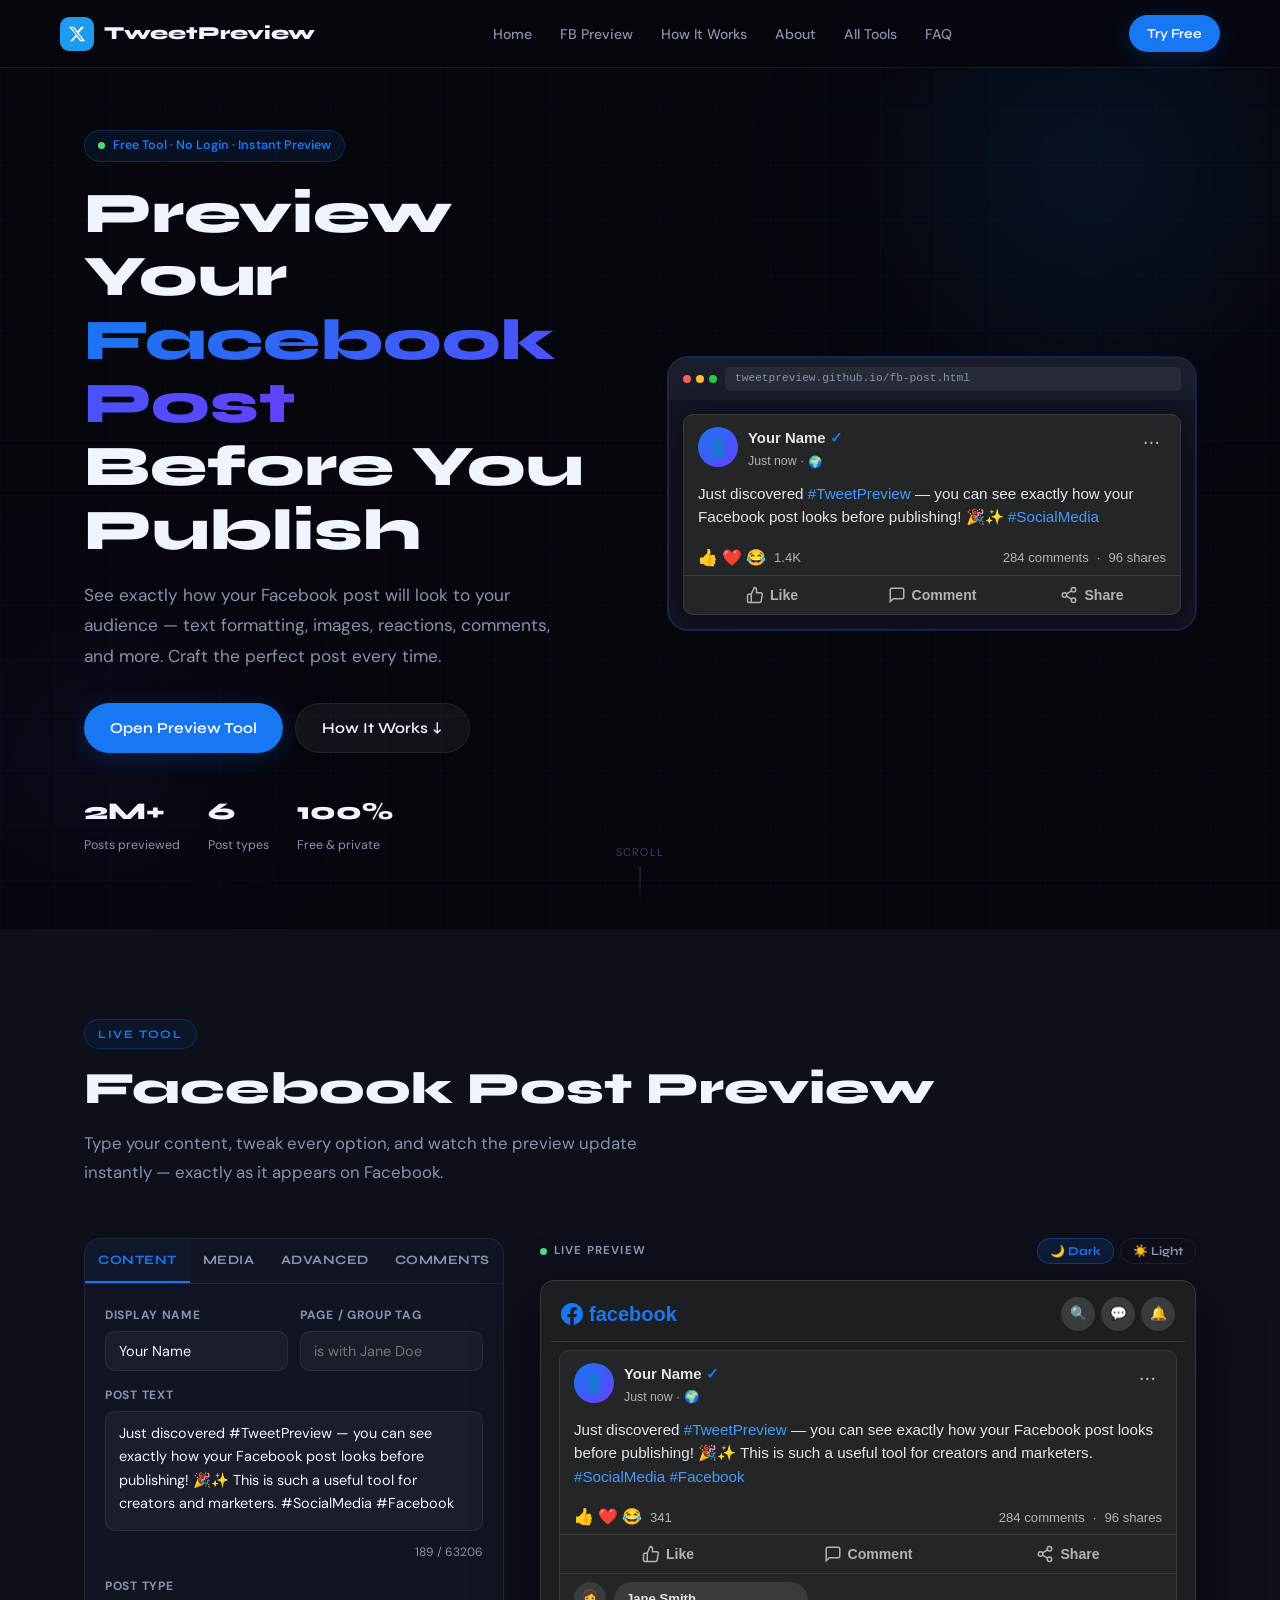
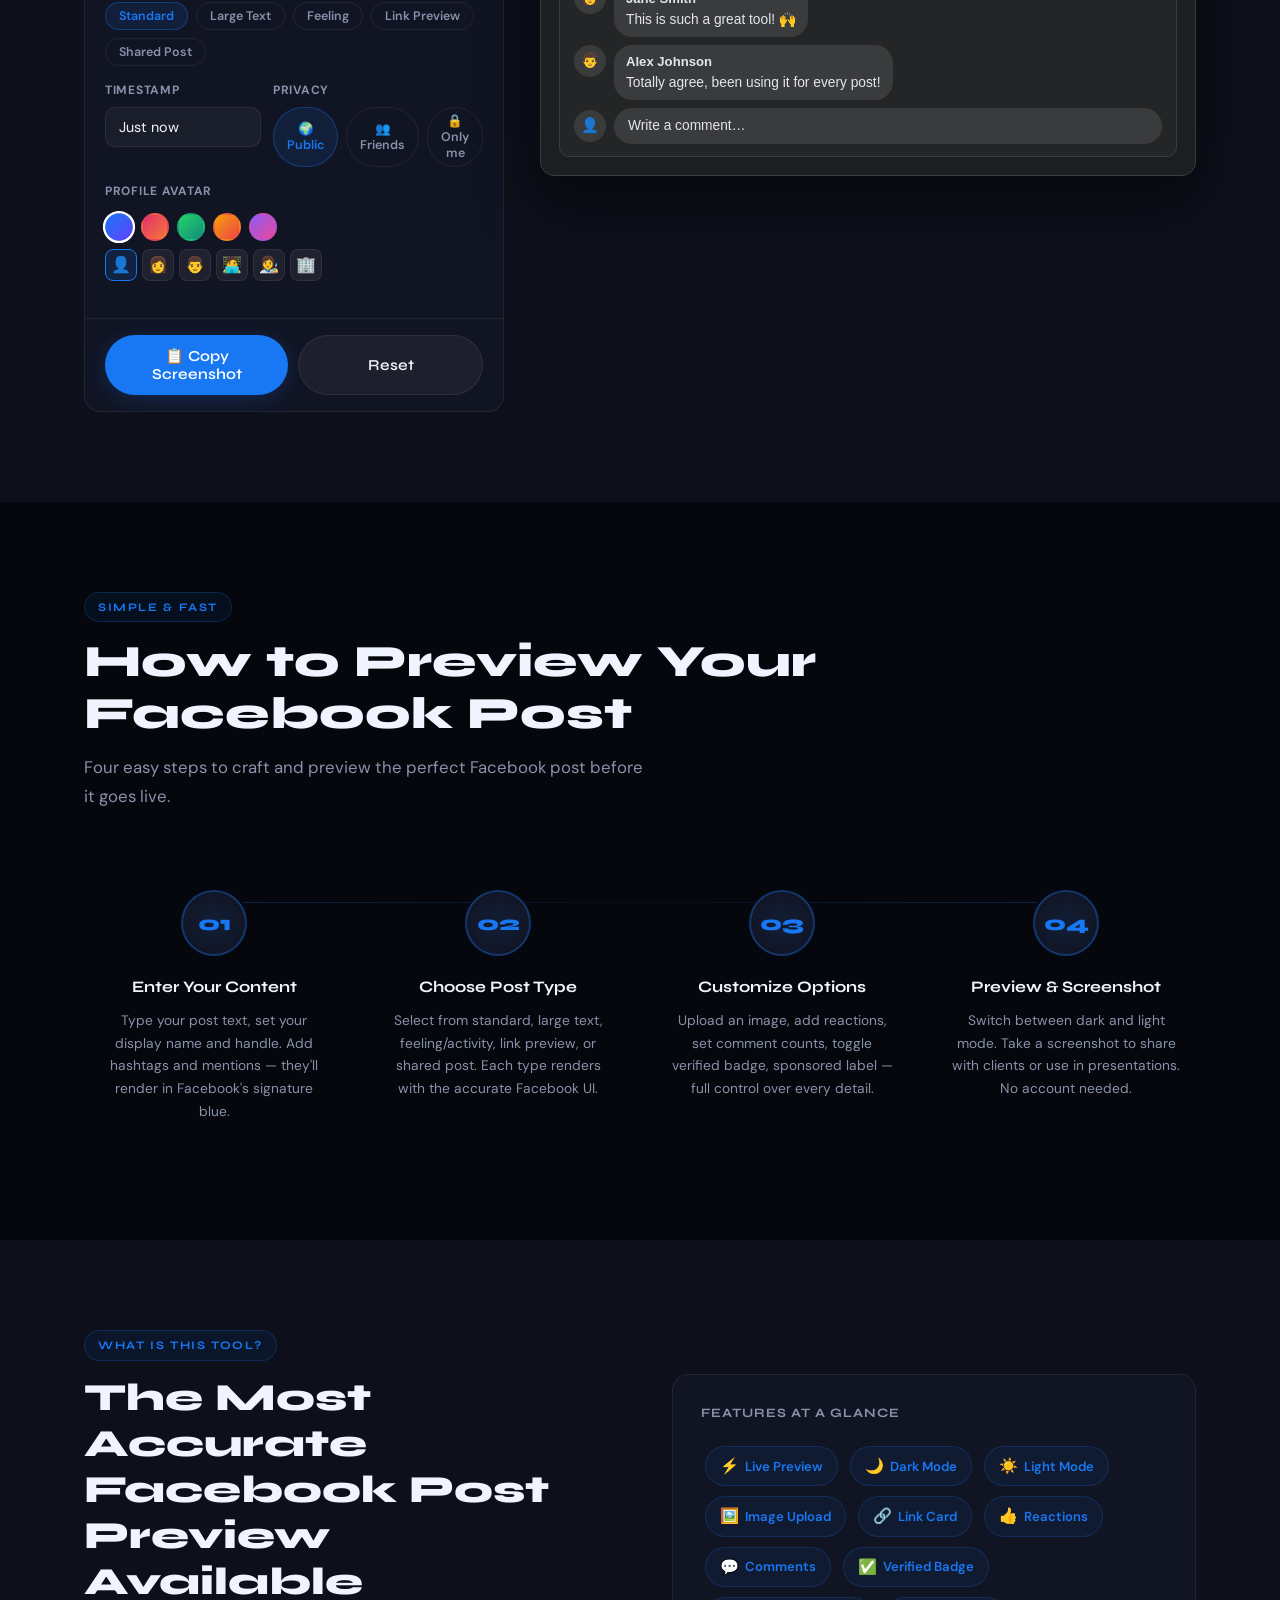
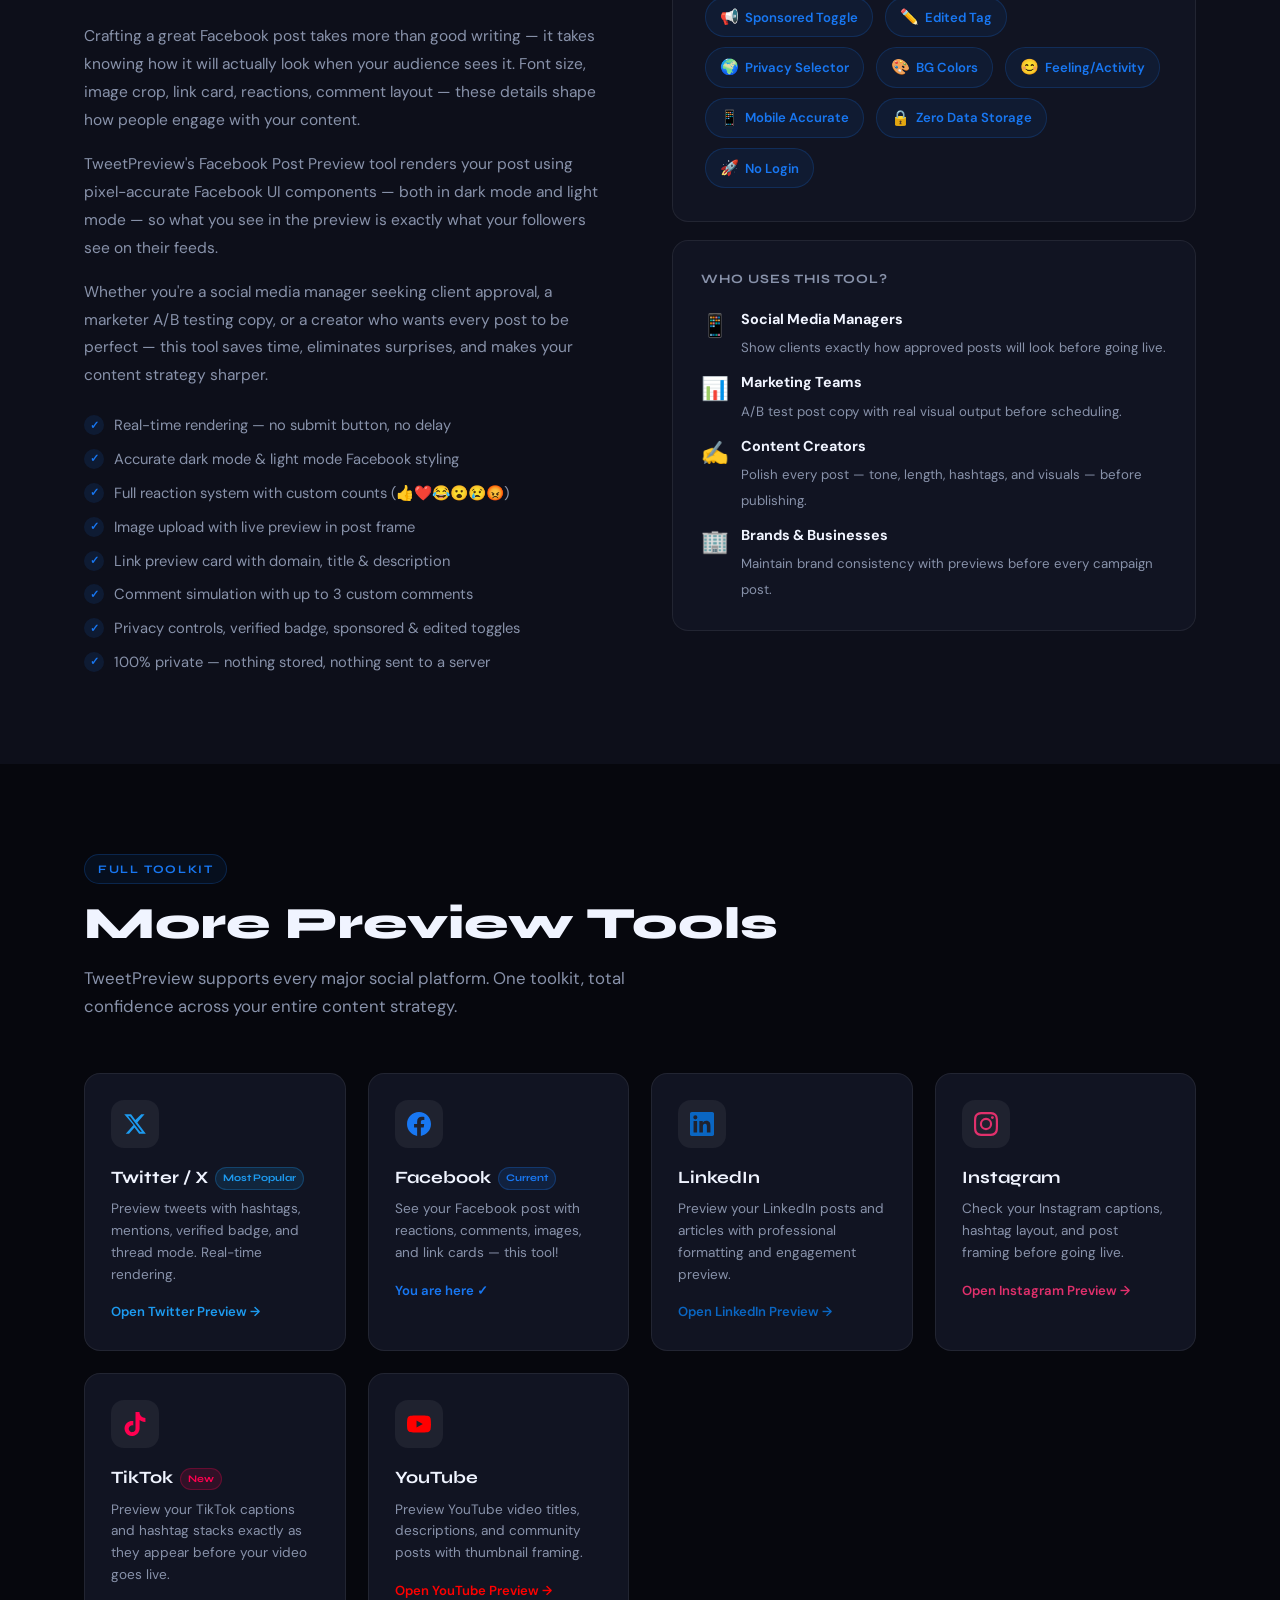
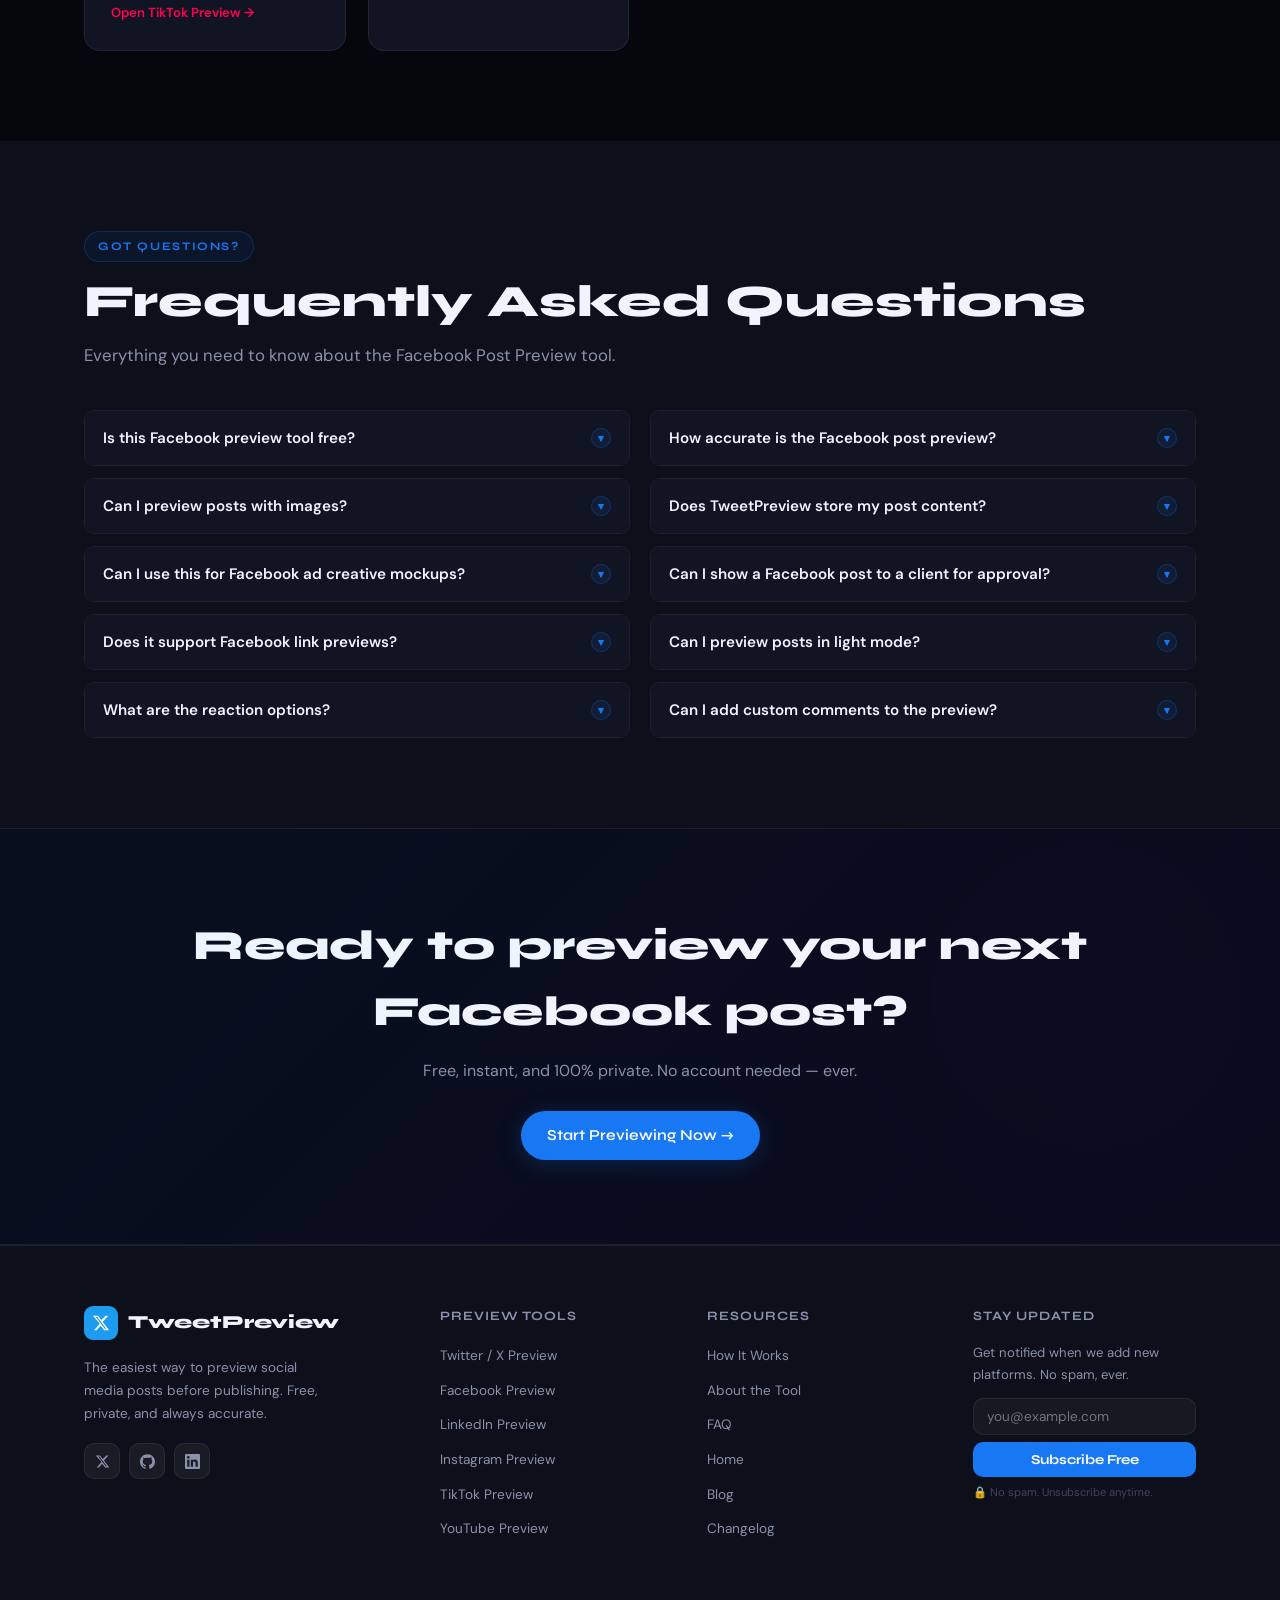
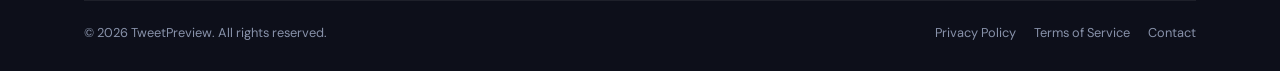
==== fb-post.html @ eafb5422 "Create fb-post.html" ====
<!DOCTYPE html>
<html lang="en">
<head>
  <meta charset="UTF-8" />
  <meta name="viewport" content="width=device-width, initial-scale=1.0" />
  <title>Facebook Post Preview Tool – See Your Post Before Publishing | TweetPreview</title>
  <meta name="description" content="Preview your Facebook posts before publishing. See exactly how your text, images, reactions, and comments appear on Facebook. Free, instant, no login needed." />
  <meta name="keywords" content="facebook post preview, facebook preview tool, facebook post generator, social media preview, fb post preview, facebook mockup" />
  <meta name="author" content="TweetPreview" />
  <meta name="robots" content="index, follow" />
  <link rel="canonical" href="https://tweetpreview.github.io/fb-post.html" />

  <meta property="og:type" content="website" />
  <meta property="og:url" content="https://tweetpreview.github.io/fb-post.html" />
  <meta property="og:title" content="Facebook Post Preview Tool – TweetPreview" />
  <meta property="og:description" content="See exactly how your Facebook post looks before going live. Free preview tool with reactions, comments, share counts, dark/light mode, and more." />
  <meta property="og:image" content="https://tweetpreview.github.io/assets/og-fb.png" />
  <meta property="og:site_name" content="TweetPreview" />

  <meta name="twitter:card" content="summary_large_image" />
  <meta name="twitter:site" content="@tweetpreview" />
  <meta name="twitter:title" content="Facebook Post Preview Tool – TweetPreview" />
  <meta name="twitter:description" content="Preview your Facebook posts in real time. No login, free forever." />

  <script type="application/ld+json">
  {
    "@context": "https://schema.org",
    "@graph": [
      {
        "@type": "WebPage",
        "@id": "https://tweetpreview.github.io/fb-post.html",
        "url": "https://tweetpreview.github.io/fb-post.html",
        "name": "Facebook Post Preview Tool",
        "description": "Preview Facebook posts with accurate styling, reactions, and engagement metrics before publishing.",
        "isPartOf": { "@id": "https://tweetpreview.github.io/#website" },
        "breadcrumb": {
          "@type": "BreadcrumbList",
          "itemListElement": [
            { "@type": "ListItem", "position": 1, "name": "Home", "item": "https://tweetpreview.github.io/" },
            { "@type": "ListItem", "position": 2, "name": "Facebook Post Preview", "item": "https://tweetpreview.github.io/fb-post.html" }
          ]
        }
      },
      {
        "@type": "SoftwareApplication",
        "name": "Facebook Post Preview Tool",
        "url": "https://tweetpreview.github.io/fb-post.html",
        "applicationCategory": "UtilitiesApplication",
        "operatingSystem": "Web Browser",
        "offers": { "@type": "Offer", "price": "0", "priceCurrency": "USD" },
        "featureList": ["Real-time Facebook post preview", "Dark and light mode", "Image placeholder", "Reaction counts", "Comment preview", "Post type selector", "Privacy toggle"]
      },
      {
        "@type": "FAQPage",
        "mainEntity": [
          { "@type": "Question", "name": "Is the Facebook post preview tool free?", "acceptedAnswer": { "@type": "Answer", "text": "Yes, completely free with no login or account required." } },
          { "@type": "Question", "name": "Does the tool store my Facebook post content?", "acceptedAnswer": { "@type": "Answer", "text": "No. Everything runs locally in your browser. Nothing is stored or sent to any server." } },
          { "@type": "Question", "name": "Can I preview Facebook posts with images?", "acceptedAnswer": { "@type": "Answer", "text": "Yes. You can enable an image placeholder or upload your own image to see how it looks in the post." } }
        ]
      }
    ]
  }
  </script>

  <link rel="preconnect" href="https://fonts.googleapis.com" />
  <link rel="preconnect" href="https://fonts.gstatic.com" crossorigin />
  <link href="https://fonts.googleapis.com/css2?family=Syne:wght@400;600;700;800&family=DM+Sans:ital,wght@0,300;0,400;0,500;1,300&display=swap" rel="stylesheet" />

  <style>
    /* =============================================
       DESIGN SYSTEM — inherits from main site
       ============================================= */
    :root {
      --bg: #06070d;
      --bg-2: #0d0f1a;
      --bg-card: #111422;
      --bg-card-hover: #161a2e;
      --border: rgba(255,255,255,0.07);
      --border-accent: rgba(24,119,242,0.35);

      --fb: #1877f2;
      --fb-dark: #145dbf;
      --fb-glow: rgba(24,119,242,0.22);
      --fb-light-bg: #f0f2f5;
      --fb-light-card: #ffffff;
      --fb-light-border: #ced0d4;
      --fb-light-text: #050505;
      --fb-light-muted: #65676b;

      --accent: #1877f2;
      --twitter: #1d9bf0;
      --text: #f0f4ff;
      --text-muted: #8892aa;
      --text-faint: #3d4460;

      --font-display: 'Syne', sans-serif;
      --font-body: 'DM Sans', sans-serif;
      --font-fb: -apple-system, BlinkMacSystemFont, 'Segoe UI', Roboto, sans-serif;

      --radius: 16px;
      --radius-sm: 10px;
      --radius-pill: 999px;
      --transition: 0.25s cubic-bezier(0.4,0,0.2,1);
    }

    *, *::before, *::after { box-sizing: border-box; margin: 0; padding: 0; }
    html { scroll-behavior: smooth; }
    body { font-family: var(--font-body); background: var(--bg); color: var(--text); line-height: 1.6; overflow-x: hidden; }
    img { display: block; max-width: 100%; }
    a { text-decoration: none; color: inherit; }
    button { cursor: pointer; font-family: inherit; border: none; outline: none; background: none; }

    .container { width: min(1160px, 100%); margin: 0 auto; padding: 0 24px; }

    /* BUTTONS */
    .btn { display: inline-flex; align-items: center; gap: 8px; padding: 12px 26px; border-radius: var(--radius-pill); font-family: var(--font-display); font-weight: 600; font-size: 0.95rem; transition: all var(--transition); cursor: pointer; }
    .btn--primary { background: var(--fb); color: #fff; box-shadow: 0 4px 24px var(--fb-glow); border: none; }
    .btn--primary:hover { background: var(--fb-dark); transform: translateY(-2px); box-shadow: 0 8px 32px var(--fb-glow); }
    .btn--ghost { background: rgba(255,255,255,0.05); color: var(--text); border: 1px solid var(--border); }
    .btn--ghost:hover { background: rgba(255,255,255,0.1); transform: translateY(-2px); }
    .btn--sm { padding: 8px 18px; font-size: 0.85rem; }

    /* SECTIONS */
    .section { padding: 90px 0; }
    .section--dark { background: var(--bg-2); }
    .section-label { display: inline-block; font-family: var(--font-display); font-size: 0.72rem; font-weight: 700; letter-spacing: 0.14em; text-transform: uppercase; color: var(--fb); padding: 5px 13px; background: rgba(24,119,242,0.08); border: 1px solid rgba(24,119,242,0.22); border-radius: var(--radius-pill); margin-bottom: 14px; }
    .section-title { font-family: var(--font-display); font-size: clamp(1.9rem, 4vw, 2.8rem); font-weight: 800; line-height: 1.15; margin-bottom: 14px; }
    .section-sub { font-size: 1.05rem; color: var(--text-muted); max-width: 560px; margin-bottom: 52px; line-height: 1.7; }

    /* =============================================
       HEADER
       ============================================= */
    .site-header { position: fixed; top: 0; left: 0; right: 0; z-index: 100; padding: 0 24px; height: 68px; display: flex; align-items: center; background: rgba(6,7,13,0.7); backdrop-filter: blur(20px); border-bottom: 1px solid var(--border); transition: background var(--transition); }
    .site-header.scrolled { background: rgba(6,7,13,0.96); }
    .header__inner { width: min(1160px, 100%); margin: 0 auto; display: flex; align-items: center; justify-content: space-between; }
    .header__logo { display: flex; align-items: center; gap: 10px; font-family: var(--font-display); font-weight: 800; font-size: 1.15rem; color: var(--text); }
    .logo-icon { width: 34px; height: 34px; background: var(--twitter); border-radius: 9px; display: grid; place-items: center; }
    .logo-icon svg { width: 18px; height: 18px; fill: #fff; }
    .header__nav { display: flex; align-items: center; gap: 28px; list-style: none; }
    .header__nav a { font-size: 0.88rem; font-weight: 500; color: var(--text-muted); transition: color var(--transition); }
    .header__nav a:hover, .header__nav a.active { color: var(--text); }
    .header__actions { display: flex; gap: 10px; align-items: center; }
    .breadcrumb { font-size: 0.8rem; color: var(--text-muted); display: flex; align-items: center; gap: 6px; }
    .breadcrumb a { color: var(--fb); }
    .breadcrumb span { color: var(--text-faint); }

    /* Hamburger */
    .header__hamburger { display: none; flex-direction: column; gap: 5px; padding: 8px; }
    .header__hamburger span { display: block; width: 22px; height: 2px; background: var(--text); border-radius: 2px; transition: all var(--transition); }
    .mobile-nav { position: fixed; top: 68px; left: 0; right: 0; background: rgba(6,7,13,0.98); backdrop-filter: blur(20px); border-bottom: 1px solid var(--border); padding: 18px 24px; display: none; flex-direction: column; gap: 14px; z-index: 99; }
    .mobile-nav.open { display: flex; }
    .mobile-nav a { font-size: 0.95rem; font-weight: 500; color: var(--text-muted); padding: 7px 0; border-bottom: 1px solid var(--border); }

    /* =============================================
       PAGE HERO
       ============================================= */
    .page-hero { padding: 130px 0 72px; position: relative; overflow: hidden; }
    .page-hero__bg { position: absolute; inset: 0; pointer-events: none; }
    .orb { position: absolute; border-radius: 50%; filter: blur(80px); }
    .orb-1 { width: 500px; height: 500px; background: radial-gradient(circle, rgba(24,119,242,0.14), transparent 70%); top: -80px; right: -60px; animation: orbFloat 9s ease-in-out infinite; }
    .orb-2 { width: 350px; height: 350px; background: radial-gradient(circle, rgba(100,64,255,0.1), transparent 70%); bottom: 0; left: -80px; animation: orbFloat 7s 2s ease-in-out infinite; }
    .grid-bg { position: absolute; inset: 0; background-image: linear-gradient(rgba(24,119,242,0.035) 1px, transparent 1px), linear-gradient(90deg, rgba(24,119,242,0.035) 1px, transparent 1px); background-size: 55px 55px; }
    @keyframes orbFloat { 0%,100%{transform:translateY(0) scale(1)} 50%{transform:translateY(-28px) scale(1.04)} }

    .page-hero__inner { position: relative; display: grid; grid-template-columns: 1fr 1fr; gap: 56px; align-items: center; }
    .page-hero__badge { display: inline-flex; align-items: center; gap: 8px; font-size: 0.78rem; font-weight: 600; color: var(--fb); background: rgba(24,119,242,0.09); border: 1px solid rgba(24,119,242,0.25); padding: 5px 13px; border-radius: var(--radius-pill); margin-bottom: 20px; }
    .pulse { width: 7px; height: 7px; background: #4ade80; border-radius: 50%; animation: pulse 2s ease-in-out infinite; }
    @keyframes pulse { 0%,100%{box-shadow:0 0 0 0 rgba(74,222,128,0.5)} 50%{box-shadow:0 0 0 6px rgba(74,222,128,0)} }
    .page-hero__title { font-family: var(--font-display); font-size: clamp(2.4rem, 4.5vw, 3.8rem); font-weight: 800; line-height: 1.1; margin-bottom: 18px; }
    .page-hero__title em { font-style: normal; background: linear-gradient(135deg, #1877f2, #6440ff); -webkit-background-clip: text; -webkit-text-fill-color: transparent; background-clip: text; }
    .page-hero__sub { font-size: 1.08rem; color: var(--text-muted); max-width: 480px; margin-bottom: 32px; line-height: 1.75; }
    .page-hero__cta { display: flex; gap: 12px; flex-wrap: wrap; margin-bottom: 40px; }
    .hero-stats { display: flex; gap: 28px; }
    .hero-stats .stat strong { display: block; font-family: var(--font-display); font-size: 1.5rem; font-weight: 800; }
    .hero-stats .stat span { font-size: 0.78rem; color: var(--text-muted); }

    /* Mini FB preview in hero */
    .hero-fb-preview { position: relative; }
    .hero-fb-preview::before { content: ''; position: absolute; inset: -1px; border-radius: 21px; background: linear-gradient(135deg, rgba(24,119,242,0.35), rgba(100,64,255,0.2)); z-index: -1; border-radius: 21px; }
    .browser-shell { background: var(--bg-card); border-radius: 20px; overflow: hidden; border: 1px solid var(--border); }
    .browser-bar { background: rgba(255,255,255,0.04); padding: 9px 14px; display: flex; align-items: center; gap: 8px; }
    .b-dots { display: flex; gap: 5px; }
    .b-dots span { width: 8px; height: 8px; border-radius: 50%; }
    .b-dots span:nth-child(1){background:#ff5f57} .b-dots span:nth-child(2){background:#febc2e} .b-dots span:nth-child(3){background:#28c840}
    .b-url { flex: 1; background: rgba(255,255,255,0.06); border-radius: 5px; padding: 3px 10px; font-size: 0.7rem; color: var(--text-muted); font-family: monospace; }
    .hero-fb-inner { padding: 14px; }

    /* =============================================
       FACEBOOK POST PREVIEW CARD (reusable)
       ============================================= */
    .fb-post-card { font-family: var(--font-fb); border-radius: 10px; overflow: hidden; transition: all var(--transition); }
    .fb-post-card.theme-dark { background: #242526; border: 1px solid #3a3b3c; color: #e4e6eb; }
    .fb-post-card.theme-light { background: #fff; border: 1px solid #ced0d4; color: #050505; }

    .fb-post-header { display: flex; align-items: flex-start; gap: 10px; padding: 12px 14px 0; }
    .fb-avatar { width: 40px; height: 40px; border-radius: 50%; background: linear-gradient(135deg, #1877f2, #6440ff); display: grid; place-items: center; flex-shrink: 0; font-size: 1.1rem; overflow: hidden; }
    .fb-avatar img { width: 100%; height: 100%; object-fit: cover; }
    .fb-user { flex: 1; }
    .fb-name { font-weight: 700; font-size: 0.93rem; display: flex; align-items: center; gap: 5px; flex-wrap: wrap; }
    .fb-name .fb-badge { color: #1877f2; }
    .fb-meta { font-size: 0.77rem; display: flex; align-items: center; gap: 4px; margin-top: 1px; }
    .theme-dark .fb-meta { color: #b0b3b8; }
    .theme-light .fb-meta { color: #65676b; }
    .fb-privacy-icon { font-size: 0.72rem; }
    .fb-more { font-size: 1.3rem; line-height: 1; padding: 4px 6px; border-radius: 50%; transition: background var(--transition); }
    .theme-dark .fb-more { color: #b0b3b8; }
    .theme-dark .fb-more:hover { background: rgba(255,255,255,0.1); }
    .theme-light .fb-more { color: #65676b; }
    .theme-light .fb-more:hover { background: #f0f2f5; }

    .fb-post-body { padding: 10px 14px 8px; font-size: 0.95rem; line-height: 1.55; white-space: pre-wrap; word-break: break-word; }
    .fb-post-body.large-text { font-size: 1.45rem; font-weight: 500; line-height: 1.4; }
    .fb-post-body a { color: #1877f2; }
    .fb-hashtag { color: #1877f2; cursor: pointer; }
    .theme-dark .fb-hashtag { color: #4599ff; }

    .fb-post-image { width: 100%; aspect-ratio: 16/9; display: grid; place-items: center; flex-direction: column; gap: 8px; font-size: 0.83rem; position: relative; overflow: hidden; }
    .fb-post-image img { width: 100%; height: 100%; object-fit: cover; display: block; }
    .theme-dark .fb-post-image.placeholder { background: #3a3b3c; color: #b0b3b8; border-top: 1px solid #3a3b3c; }
    .theme-light .fb-post-image.placeholder { background: #f0f2f5; color: #65676b; border-top: 1px solid #ced0d4; }

    .fb-link-preview { margin: 0; border-top: 1px solid; }
    .theme-dark .fb-link-preview { border-color: #3a3b3c; background: #3a3b3c; }
    .theme-light .fb-link-preview { border-color: #ced0d4; background: #f0f2f5; }
    .fb-link-preview-inner { padding: 10px 14px; }
    .fb-link-domain { font-size: 0.72rem; text-transform: uppercase; letter-spacing: 0.05em; }
    .theme-dark .fb-link-domain { color: #b0b3b8; }
    .theme-light .fb-link-domain { color: #65676b; }
    .fb-link-title { font-weight: 700; font-size: 0.92rem; line-height: 1.35; margin: 3px 0; }
    .fb-link-desc { font-size: 0.8rem; }
    .theme-dark .fb-link-desc { color: #b0b3b8; }
    .theme-light .fb-link-desc { color: #65676b; }

    .fb-reactions-bar { padding: 8px 14px 4px; display: flex; justify-content: space-between; align-items: center; font-size: 0.82rem; }
    .theme-dark .fb-reactions-bar { color: #b0b3b8; border-bottom: 1px solid #3a3b3c; }
    .theme-light .fb-reactions-bar { color: #65676b; border-bottom: 1px solid #ced0d4; }
    .fb-reaction-emojis { display: flex; align-items: center; gap: 2px; }
    .fb-reaction-emojis span { font-size: 1rem; margin-right: 2px; }
    .fb-reaction-count { font-size: 0.82rem; }
    .fb-action-counts { display: flex; gap: 8px; }
    .fb-action-counts span { cursor: pointer; }
    .fb-action-counts span:hover { text-decoration: underline; }

    .fb-actions { display: flex; border-top: none; }
    .theme-dark .fb-actions { border-top: none; }
    .fb-action-btn { flex: 1; display: flex; align-items: center; justify-content: center; gap: 6px; padding: 6px 4px; border-radius: 4px; font-size: 0.88rem; font-weight: 600; font-family: var(--font-fb); cursor: pointer; background: none; border: none; transition: background var(--transition); margin: 4px 2px; border-radius: 6px; }
    .theme-dark .fb-action-btn { color: #b0b3b8; }
    .theme-dark .fb-action-btn:hover { background: rgba(255,255,255,0.08); color: #e4e6eb; }
    .theme-light .fb-action-btn { color: #65676b; }
    .theme-light .fb-action-btn:hover { background: #f0f2f5; color: #050505; }
    .fb-action-btn svg { width: 18px; height: 18px; }

    .fb-comments-section { padding: 8px 14px 12px; border-top: 1px solid; }
    .theme-dark .fb-comments-section { border-color: #3a3b3c; }
    .theme-light .fb-comments-section { border-color: #ced0d4; }
    .fb-comment { display: flex; gap: 8px; margin-bottom: 8px; align-items: flex-start; }
    .fb-comment-avatar { width: 32px; height: 32px; border-radius: 50%; flex-shrink: 0; display: grid; place-items: center; font-size: 0.9rem; }
    .theme-dark .fb-comment-avatar { background: #3a3b3c; }
    .theme-light .fb-comment-avatar { background: #e4e6eb; }
    .fb-comment-bubble { border-radius: 18px; padding: 7px 12px; font-size: 0.86rem; line-height: 1.45; max-width: calc(100% - 40px); }
    .theme-dark .fb-comment-bubble { background: #3a3b3c; color: #e4e6eb; }
    .theme-light .fb-comment-bubble { background: #f0f2f5; color: #050505; }
    .fb-comment-name { font-weight: 700; font-size: 0.82rem; display: block; margin-bottom: 2px; }
    .fb-comment-input { display: flex; gap: 8px; align-items: center; margin-top: 8px; }
    .fb-comment-input-box { flex: 1; border-radius: 20px; padding: 7px 14px; font-size: 0.86rem; border: none; font-family: var(--font-fb); outline: none; }
    .theme-dark .fb-comment-input-box { background: #3a3b3c; color: #e4e6eb; }
    .theme-light .fb-comment-input-box { background: #f0f2f5; color: #050505; }

    /* =============================================
       MAIN TOOL LAYOUT
       ============================================= */
    .tool-layout { display: grid; grid-template-columns: 420px 1fr; gap: 36px; align-items: start; }

    /* COMPOSER PANEL */
    .composer-panel { background: var(--bg-card); border: 1px solid var(--border); border-radius: var(--radius); overflow: hidden; }
    .composer-tabs { display: flex; border-bottom: 1px solid var(--border); }
    .ctab { flex: 1; padding: 13px; font-family: var(--font-display); font-size: 0.8rem; font-weight: 700; text-align: center; color: var(--text-muted); background: none; border: none; border-bottom: 2px solid transparent; cursor: pointer; transition: all var(--transition); letter-spacing: 0.04em; text-transform: uppercase; }
    .ctab.active { color: var(--fb); border-bottom-color: var(--fb); background: rgba(24,119,242,0.04); }
    .ctab:hover:not(.active) { color: var(--text); background: rgba(255,255,255,0.03); }
    .ctab-panel { display: none; padding: 22px 20px; }
    .ctab-panel.active { display: block; }

    .field-group { margin-bottom: 15px; }
    .field-label { display: block; font-size: 0.75rem; font-weight: 700; color: var(--text-muted); margin-bottom: 6px; text-transform: uppercase; letter-spacing: 0.06em; }
    .field-input, .field-textarea, .field-select {
      width: 100%; background: rgba(255,255,255,0.04); border: 1px solid var(--border); border-radius: var(--radius-sm);
      color: var(--text); font-family: var(--font-body); font-size: 0.9rem; padding: 10px 13px;
      transition: border-color var(--transition); resize: none;
    }
    .field-input:focus, .field-textarea:focus, .field-select:focus { outline: none; border-color: var(--fb); box-shadow: 0 0 0 3px rgba(24,119,242,0.12); }
    .field-textarea { min-height: 100px; line-height: 1.6; }
    .field-select option { background: #111422; }
    .char-count { text-align: right; font-size: 0.75rem; color: var(--text-muted); margin-top: 4px; }
    .char-count.warn { color: #f59e0b; }
    .char-count.over { color: #ef4444; }

    .two-col { display: grid; grid-template-columns: 1fr 1fr; gap: 12px; }
    .three-col { display: grid; grid-template-columns: 1fr 1fr 1fr; gap: 10px; }

    .toggle-row { display: flex; align-items: center; justify-content: space-between; padding: 9px 0; border-top: 1px solid var(--border); }
    .toggle-label { font-size: 0.86rem; color: var(--text-muted); }
    .toggle-wrap { display: flex; align-items: center; gap: 8px; }
    .toggle { width: 38px; height: 21px; background: rgba(255,255,255,0.12); border-radius: 99px; position: relative; cursor: pointer; transition: background var(--transition); border: none; flex-shrink: 0; }
    .toggle.on { background: var(--fb); }
    .toggle::after { content: ''; position: absolute; top: 2.5px; left: 2.5px; width: 16px; height: 16px; background: #fff; border-radius: 50%; transition: transform var(--transition); }
    .toggle.on::after { transform: translateX(17px); }

    .color-row { display: flex; gap: 8px; align-items: center; margin-top: 6px; flex-wrap: wrap; }
    .color-swatch { width: 28px; height: 28px; border-radius: 50%; cursor: pointer; border: 2px solid transparent; transition: all var(--transition); }
    .color-swatch.selected { border-color: #fff; transform: scale(1.15); }
    .emoji-btn { width: 32px; height: 32px; border-radius: 8px; background: rgba(255,255,255,0.06); border: 1px solid var(--border); display: grid; place-items: center; font-size: 1rem; cursor: pointer; transition: all var(--transition); flex-shrink: 0; }
    .emoji-btn:hover, .emoji-btn.selected { background: rgba(24,119,242,0.15); border-color: var(--fb); }

    .reaction-editor { display: flex; gap: 10px; align-items: center; flex-wrap: wrap; }
    .reaction-input-group { display: flex; align-items: center; gap: 6px; }
    .reaction-input-group span { font-size: 1.1rem; }
    .reaction-input-group input { width: 56px; background: rgba(255,255,255,0.04); border: 1px solid var(--border); border-radius: 6px; color: var(--text); font-family: var(--font-body); font-size: 0.85rem; padding: 5px 8px; text-align: center; }
    .reaction-input-group input:focus { outline: none; border-color: var(--fb); }

    .privacy-opts { display: flex; gap: 8px; flex-wrap: wrap; }
    .privacy-opt { padding: 5px 13px; border-radius: var(--radius-pill); font-size: 0.78rem; font-weight: 600; border: 1px solid var(--border); color: var(--text-muted); cursor: pointer; transition: all var(--transition); background: none; }
    .privacy-opt.selected { background: rgba(24,119,242,0.12); color: var(--fb); border-color: rgba(24,119,242,0.35); }

    /* Image upload area */
    .image-drop { border: 2px dashed var(--border); border-radius: var(--radius-sm); padding: 22px; text-align: center; cursor: pointer; transition: all var(--transition); position: relative; overflow: hidden; }
    .image-drop:hover, .image-drop.dragover { border-color: var(--fb); background: rgba(24,119,242,0.05); }
    .image-drop input[type=file] { position: absolute; inset: 0; opacity: 0; cursor: pointer; }
    .image-drop-icon { font-size: 1.8rem; margin-bottom: 8px; }
    .image-drop p { font-size: 0.82rem; color: var(--text-muted); }
    .image-drop strong { color: var(--fb); }
    .image-preview-thumb { width: 100%; aspect-ratio: 16/9; border-radius: 8px; object-fit: cover; display: block; margin-top: 10px; }

    /* Action row */
    .composer-actions { padding: 16px 20px; border-top: 1px solid var(--border); display: flex; gap: 10px; }
    .composer-actions .btn { flex: 1; justify-content: center; }

    /* PREVIEW PANEL */
    .preview-panel { position: sticky; top: 84px; }
    .preview-header { display: flex; align-items: center; justify-content: space-between; margin-bottom: 16px; flex-wrap: wrap; gap: 10px; }
    .preview-label { font-size: 0.72rem; font-weight: 700; letter-spacing: 0.1em; text-transform: uppercase; color: var(--text-muted); display: flex; align-items: center; gap: 7px; }
    .live-dot { width: 7px; height: 7px; background: #4ade80; border-radius: 50%; animation: pulse 2s infinite; }
    .theme-switcher { display: flex; gap: 6px; }
    .theme-btn { padding: 5px 12px; border-radius: var(--radius-pill); font-size: 0.75rem; font-weight: 700; font-family: var(--font-display); border: 1px solid var(--border); color: var(--text-muted); cursor: pointer; transition: all var(--transition); background: none; }
    .theme-btn.active { background: rgba(24,119,242,0.12); color: var(--fb); border-color: rgba(24,119,242,0.35); }

    /* Device frame */
    .device-frame { background: #1c1e21; border-radius: 14px; padding: 10px; border: 1px solid #3a3b3c; box-shadow: 0 24px 60px rgba(0,0,0,0.5); }
    .device-frame.light { background: #e4e6eb; border-color: #ced0d4; }
    .device-topbar { display: flex; align-items: center; justify-content: space-between; padding: 6px 10px 10px; }
    .device-fb-logo { display: flex; align-items: center; gap: 6px; font-weight: 800; font-size: 1.25rem; color: #1877f2; font-family: var(--font-fb); }
    .device-fb-logo svg { width: 22px; height: 22px; fill: #1877f2; }
    .device-icons { display: flex; gap: 6px; }
    .device-icon-btn { width: 34px; height: 34px; border-radius: 50%; display: grid; place-items: center; font-size: 0.85rem; cursor: pointer; transition: background var(--transition); }
    .device-frame:not(.light) .device-icon-btn { background: #3a3b3c; }
    .device-frame.light .device-icon-btn { background: #e4e6eb; }
    .device-frame:not(.light) .device-topbar { border-bottom: 1px solid #3a3b3c; }
    .device-frame.light .device-topbar { border-bottom: 1px solid #ced0d4; }

    /* =============================================
       HOW IT WORKS
       ============================================= */
    .how-grid { display: grid; grid-template-columns: repeat(4,1fr); gap: 24px; position: relative; }
    .how-grid::before { content: ''; position: absolute; top: 40px; left: calc(12.5% + 20px); right: calc(12.5% + 20px); height: 1px; background: linear-gradient(90deg, var(--fb) 0%, rgba(24,119,242,0.2) 50%, var(--fb) 100%); opacity: 0.25; }
    .how-step { text-align: center; padding: 28px 16px; }
    .how-num { width: 66px; height: 66px; border-radius: 50%; background: var(--bg-card); border: 2px solid rgba(24,119,242,0.35); display: grid; place-items: center; margin: 0 auto 18px; font-family: var(--font-display); font-size: 1.3rem; font-weight: 800; color: var(--fb); position: relative; }
    .how-num::after { content: ''; position: absolute; inset: -8px; border-radius: 50%; background: radial-gradient(circle, rgba(24,119,242,0.1), transparent 70%); }
    .how-step h3 { font-family: var(--font-display); font-size: 1rem; font-weight: 700; margin-bottom: 9px; }
    .how-step p { font-size: 0.86rem; color: var(--text-muted); line-height: 1.65; }

    /* =============================================
       DESCRIPTION / ABOUT SECTION
       ============================================= */
    .about-grid { display: grid; grid-template-columns: 1fr 1fr; gap: 64px; align-items: center; }
    .about-text h2 { font-family: var(--font-display); font-size: clamp(1.7rem, 3vw, 2.4rem); font-weight: 800; margin-bottom: 18px; line-height: 1.2; }
    .about-text p { color: var(--text-muted); line-height: 1.8; margin-bottom: 16px; font-size: 0.97rem; }
    .about-checklist { list-style: none; margin-top: 24px; display: flex; flex-direction: column; gap: 11px; }
    .about-checklist li { display: flex; align-items: flex-start; gap: 10px; font-size: 0.92rem; color: var(--text-muted); line-height: 1.55; }
    .about-checklist li::before { content: '✓'; flex-shrink: 0; width: 20px; height: 20px; background: rgba(24,119,242,0.12); color: var(--fb); border-radius: 50%; display: grid; place-items: center; font-size: 0.7rem; font-weight: 800; margin-top: 1px; }
    .about-visual { position: relative; }
    .about-card { background: var(--bg-card); border: 1px solid var(--border); border-radius: var(--radius); padding: 28px; }
    .about-card-title { font-family: var(--font-display); font-size: 0.8rem; font-weight: 700; letter-spacing: 0.08em; text-transform: uppercase; color: var(--text-muted); margin-bottom: 18px; }
    .feature-pill { display: inline-flex; align-items: center; gap: 6px; padding: 7px 14px; background: rgba(24,119,242,0.08); border: 1px solid rgba(24,119,242,0.2); border-radius: var(--radius-pill); font-size: 0.82rem; font-weight: 600; color: var(--fb); margin: 5px 4px; }
    .feature-pill span { font-size: 0.95rem; }

    /* =============================================
       TOOLS CARDS (from component)
       ============================================= */
    .tools-grid { display: grid; grid-template-columns: repeat(auto-fill, minmax(250px, 1fr)); gap: 22px; }
    .tool-card { background: var(--bg-card); border: 1px solid var(--border); border-radius: var(--radius); padding: 26px; transition: all var(--transition); cursor: pointer; position: relative; overflow: hidden; }
    .tool-card::before { content: ''; position: absolute; inset: 0; background: var(--card-color, var(--fb)); opacity: 0; transition: opacity var(--transition); }
    .tool-card:hover { transform: translateY(-4px); border-color: var(--card-color, var(--fb)); box-shadow: 0 14px 36px rgba(0,0,0,0.3); }
    .tool-card:hover::before { opacity: 0.04; }
    .tool-card__icon { width: 48px; height: 48px; border-radius: 13px; display: grid; place-items: center; margin-bottom: 16px; background: rgba(255,255,255,0.06); transition: all var(--transition); position: relative; z-index: 1; }
    .tool-card:hover .tool-card__icon { background: var(--card-color, var(--fb)); transform: scale(1.08); }
    .tool-card__icon svg { width: 24px; height: 24px; }
    .tool-card__name { font-family: var(--font-display); font-size: 1.08rem; font-weight: 700; margin-bottom: 7px; position: relative; z-index: 1; }
    .tool-card__desc { font-size: 0.85rem; color: var(--text-muted); line-height: 1.6; position: relative; z-index: 1; }
    .tool-card__link { display: inline-flex; align-items: center; gap: 5px; margin-top: 16px; font-size: 0.82rem; font-weight: 600; color: var(--card-color, var(--fb)); position: relative; z-index: 1; transition: gap var(--transition); }
    .tool-card:hover .tool-card__link { gap: 9px; }

    /* =============================================
       FAQ
       ============================================= */
    .faq-wrap { display: grid; grid-template-columns: 1fr 1fr; gap: 20px; align-items: start; }
    .faq-col { display: flex; flex-direction: column; gap: 12px; }
    .faq-item { border: 1px solid var(--border); border-radius: var(--radius-sm); overflow: hidden; transition: border-color var(--transition); }
    .faq-item.open { border-color: rgba(24,119,242,0.4); }
    .faq-q { width: 100%; text-align: left; background: var(--bg-card); color: var(--text); font-family: var(--font-body); font-size: 0.95rem; font-weight: 600; padding: 17px 18px; display: flex; justify-content: space-between; align-items: center; gap: 10px; transition: background var(--transition); border: none; cursor: pointer; }
    .faq-q:hover { background: var(--bg-card-hover); }
    .faq-arrow { width: 20px; height: 20px; border-radius: 50%; background: rgba(24,119,242,0.1); border: 1px solid rgba(24,119,242,0.22); display: grid; place-items: center; flex-shrink: 0; font-size: 0.68rem; color: var(--fb); transition: transform var(--transition); }
    .faq-item.open .faq-arrow { transform: rotate(180deg); }
    .faq-a { background: var(--bg-card); padding: 0 18px; max-height: 0; overflow: hidden; transition: max-height 0.35s ease, padding 0.35s ease; font-size: 0.9rem; color: var(--text-muted); line-height: 1.72; }
    .faq-item.open .faq-a { max-height: 220px; padding: 0 18px 18px; }

    /* =============================================
       CTA BANNER
       ============================================= */
    .cta-banner { padding: 84px 0; position: relative; overflow: hidden; background: linear-gradient(135deg, rgba(24,119,242,0.08), rgba(100,64,255,0.07)); border-top: 1px solid var(--border); border-bottom: 1px solid var(--border); }
    .cta-banner__inner { text-align: center; position: relative; }
    .cta-banner h2 { font-family: var(--font-display); font-size: clamp(1.7rem, 3.5vw, 2.6rem); font-weight: 800; margin-bottom: 12px; }
    .cta-banner p { font-size: 1rem; color: var(--text-muted); margin-bottom: 28px; }

    /* =============================================
       FOOTER
       ============================================= */
    .site-footer { background: var(--bg-2); border-top: 1px solid var(--border); padding: 60px 0 28px; }
    .footer__top { display: grid; grid-template-columns: 1.4fr 1fr 1fr 1fr; gap: 44px; margin-bottom: 50px; }
    .footer__brand p { font-size: 0.85rem; color: var(--text-muted); line-height: 1.7; margin-top: 12px; max-width: 240px; }
    .footer__socials { display: flex; gap: 9px; margin-top: 18px; }
    .social-btn { width: 36px; height: 36px; border-radius: var(--radius-sm); background: rgba(255,255,255,0.05); border: 1px solid var(--border); display: grid; place-items: center; transition: all var(--transition); color: var(--text-muted); }
    .social-btn:hover { background: var(--fb); border-color: var(--fb); color: #fff; transform: translateY(-2px); }
    .social-btn svg { width: 15px; height: 15px; fill: currentColor; }
    .footer__widget h4 { font-family: var(--font-display); font-size: 0.8rem; font-weight: 700; letter-spacing: 0.08em; text-transform: uppercase; color: var(--text-muted); margin-bottom: 16px; }
    .footer__links { list-style: none; }
    .footer__links li { margin-bottom: 9px; }
    .footer__links a { font-size: 0.85rem; color: var(--text-muted); transition: color var(--transition); }
    .footer__links a:hover { color: var(--text); }
    .footer__newsletter input { width: 100%; background: rgba(255,255,255,0.04); border: 1px solid var(--border); border-radius: var(--radius-sm); color: var(--text); font-family: var(--font-body); font-size: 0.85rem; padding: 9px 13px; margin-bottom: 7px; transition: border-color var(--transition); }
    .footer__newsletter input:focus { outline: none; border-color: var(--fb); }
    .footer__newsletter button { width: 100%; padding: 9px; background: var(--fb); color: #fff; border-radius: var(--radius-sm); font-family: var(--font-display); font-weight: 700; font-size: 0.85rem; transition: all var(--transition); border: none; cursor: pointer; }
    .footer__newsletter button:hover { background: var(--fb-dark); }
    .footer__bottom { border-top: 1px solid var(--border); padding-top: 22px; display: flex; justify-content: space-between; align-items: center; font-size: 0.8rem; color: var(--text-muted); flex-wrap: wrap; gap: 10px; }
    .footer__bottom-links { display: flex; gap: 18px; }
    .footer__bottom-links a:hover { color: var(--text); }

    /* =============================================
       SCROLL REVEAL & ANIMATIONS
       ============================================= */
    .reveal { opacity: 0; transform: translateY(26px); transition: opacity 0.6s ease, transform 0.6s ease; }
    .reveal.visible { opacity: 1; transform: translateY(0); }

    @keyframes fadeUp { from{opacity:0;transform:translateY(22px)} to{opacity:1;transform:translateY(0)} }
    .anim-1 { animation: fadeUp 0.6s 0.05s ease both; }
    .anim-2 { animation: fadeUp 0.6s 0.15s ease both; }
    .anim-3 { animation: fadeUp 0.6s 0.25s ease both; }
    .anim-4 { animation: fadeUp 0.6s 0.35s ease both; }

    /* =============================================
       RESPONSIVE
       ============================================= */
    @media(max-width:1024px) { .tool-layout{grid-template-columns:1fr} .preview-panel{position:static} }
    @media(max-width:900px) { .page-hero__inner{grid-template-columns:1fr} .hero-fb-preview{display:none} .about-grid{grid-template-columns:1fr} .how-grid{grid-template-columns:1fr 1fr} .footer__top{grid-template-columns:1fr 1fr} .header__nav,.header__actions{display:none} .header__hamburger{display:flex} .faq-wrap{grid-template-columns:1fr} }
    @media(max-width:600px) { .tools-grid{grid-template-columns:1fr} .how-grid{grid-template-columns:1fr} .footer__top{grid-template-columns:1fr} .how-grid::before{display:none} .two-col,.three-col{grid-template-columns:1fr} }
  </style>
</head>
<body>

<!-- ============ HEADER ============ -->
<header class="site-header" id="site-header">
  <div class="header__inner">
    <a href="index.html" class="header__logo" aria-label="TweetPreview Home">
      <div class="logo-icon">
        <svg viewBox="0 0 24 24"><path d="M18.244 2.25h3.308l-7.227 8.26 8.502 11.24H16.17l-4.714-6.231-5.401 6.231H2.744l7.73-8.835L1.254 2.25H8.08l4.265 5.643L18.244 2.25zm-1.161 17.52h1.833L7.084 4.126H5.117L17.083 19.77z"/></svg>
      </div>
      TweetPreview
    </a>
    <nav aria-label="Main navigation">
      <ul class="header__nav">
        <li><a href="index.html">Home</a></li>
        <li><a href="#preview-tool">FB Preview</a></li>
        <li><a href="#how-it-works">How It Works</a></li>
        <li><a href="#about">About</a></li>
        <li><a href="#tools">All Tools</a></li>
        <li><a href="#faq">FAQ</a></li>
      </ul>
    </nav>
    <div class="header__actions">
      <a href="#preview-tool" class="btn btn--primary btn--sm">Try Free</a>
    </div>
    <button class="header__hamburger" id="hamburger" aria-label="Toggle menu" aria-expanded="false">
      <span></span><span></span><span></span>
    </button>
  </div>
</header>

<nav class="mobile-nav" id="mobile-nav">
  <a href="index.html">Home</a>
  <a href="#preview-tool">FB Preview</a>
  <a href="#how-it-works">How It Works</a>
  <a href="#about">About</a>
  <a href="#tools">All Tools</a>
  <a href="#faq">FAQ</a>
  <a href="#preview-tool" class="btn btn--primary" style="margin-top:8px;justify-content:center">Try Free</a>
</nav>

<!-- ============ PAGE HERO ============ -->
<section class="page-hero" id="home" aria-label="Facebook Post Preview Hero">
  <div class="page-hero__bg">
    <div class="orb orb-1"></div>
    <div class="orb orb-2"></div>
    <div class="grid-bg"></div>
  </div>
  <div class="container page-hero__inner">
    <div class="page-hero__text">
      <div class="page-hero__badge anim-1">
        <span class="pulse"></span>
        Free Tool · No Login · Instant Preview
      </div>
      <h1 class="page-hero__title anim-2">
        Preview Your <em>Facebook Post</em><br/>Before You Publish
      </h1>
      <p class="page-hero__sub anim-3">
        See exactly how your Facebook post will look to your audience — text formatting, images, reactions, comments, and more. Craft the perfect post every time.
      </p>
      <div class="page-hero__cta anim-4">
        <a href="#preview-tool" class="btn btn--primary">Open Preview Tool</a>
        <a href="#how-it-works" class="btn btn--ghost">How It Works ↓</a>
      </div>
      <div class="hero-stats anim-4">
        <div class="stat"><strong>2M+</strong><span>Posts previewed</span></div>
        <div class="stat"><strong>6</strong><span>Post types</span></div>
        <div class="stat"><strong>100%</strong><span>Free & private</span></div>
      </div>
    </div>
    <!-- Mini hero preview -->
    <div class="hero-fb-preview anim-3">
      <div class="browser-shell">
        <div class="browser-bar">
          <div class="b-dots"><span></span><span></span><span></span></div>
          <div class="b-url">tweetpreview.github.io/fb-post.html</div>
        </div>
        <div class="hero-fb-inner">
          <div class="fb-post-card theme-dark" style="box-shadow:0 8px 32px rgba(0,0,0,0.4)">
            <div class="fb-post-header">
              <div class="fb-avatar">👤</div>
              <div class="fb-user">
                <div class="fb-name" style="color:#e4e6eb">Your Name <span class="fb-badge">✓</span></div>
                <div class="fb-meta"><span>Just now</span> · <span class="fb-privacy-icon">🌍</span></div>
              </div>
              <button class="fb-more">···</button>
            </div>
            <div class="fb-post-body" style="color:#e4e6eb">Just discovered <span class="fb-hashtag">#TweetPreview</span> — you can see exactly how your Facebook post looks before publishing! 🎉✨ <span class="fb-hashtag">#SocialMedia</span></div>
            <div class="fb-reactions-bar">
              <div style="display:flex;align-items:center;gap:6px">
                <div class="fb-reaction-emojis"><span>👍</span><span>❤️</span><span>😂</span></div>
                <span class="fb-reaction-count" style="color:#b0b3b8">1.4K</span>
              </div>
              <div class="fb-action-counts" style="color:#b0b3b8"><span>284 comments</span><span>·</span><span>96 shares</span></div>
            </div>
            <div class="fb-actions" style="padding:0 8px">
              <button class="fb-action-btn theme-dark">
                <svg viewBox="0 0 24 24" fill="none" stroke="currentColor" stroke-width="2"><path d="M14 9V5a3 3 0 0 0-3-3l-4 9v11h11.28a2 2 0 0 0 2-1.7l1.38-9a2 2 0 0 0-2-2.3H14z"/><path d="M7 22H4a2 2 0 0 1-2-2v-7a2 2 0 0 1 2-2h3"/></svg>
                Like
              </button>
              <button class="fb-action-btn theme-dark">
                <svg viewBox="0 0 24 24" fill="none" stroke="currentColor" stroke-width="2"><path d="M21 15a2 2 0 0 1-2 2H7l-4 4V5a2 2 0 0 1 2-2h14a2 2 0 0 1 2 2z"/></svg>
                Comment
              </button>
              <button class="fb-action-btn theme-dark">
                <svg viewBox="0 0 24 24" fill="none" stroke="currentColor" stroke-width="2"><circle cx="18" cy="5" r="3"/><circle cx="6" cy="12" r="3"/><circle cx="18" cy="19" r="3"/><line x1="8.59" y1="13.51" x2="15.42" y2="17.49"/><line x1="15.41" y1="6.51" x2="8.59" y2="10.49"/></svg>
                Share
              </button>
            </div>
          </div>
        </div>
      </div>
    </div>
  </div>
  <div style="position:absolute;bottom:26px;left:50%;transform:translateX(-50%);display:flex;flex-direction:column;align-items:center;gap:6px;font-size:0.68rem;letter-spacing:0.12em;text-transform:uppercase;color:var(--text-faint)">
    <span>Scroll</span>
    <div style="width:1px;height:36px;background:linear-gradient(to bottom,var(--text-faint),transparent);animation:scrollPulse 2s ease-in-out infinite"></div>
  </div>
</section>
<style>@keyframes scrollPulse{0%,100%{opacity:.3}50%{opacity:1}}</style>

<!-- ============ LIVE PREVIEW TOOL ============ -->
<section class="section section--dark" id="preview-tool" aria-label="Facebook Post Preview Tool">
  <div class="container">
    <div class="section-label">Live Tool</div>
    <h2 class="section-title">Facebook Post Preview</h2>
    <p class="section-sub">Type your content, tweak every option, and watch the preview update instantly — exactly as it appears on Facebook.</p>

    <div class="tool-layout">

      <!-- LEFT: COMPOSER -->
      <div class="composer-panel reveal">
        <div class="composer-tabs">
          <button class="ctab active" data-tab="content">Content</button>
          <button class="ctab" data-tab="media">Media</button>
          <button class="ctab" data-tab="advanced">Advanced</button>
          <button class="ctab" data-tab="comments">Comments</button>
        </div>

        <!-- CONTENT TAB -->
        <div class="ctab-panel active" id="tab-content">
          <div class="two-col">
            <div class="field-group">
              <label class="field-label" for="fb-name">Display Name</label>
              <input class="field-input" id="fb-name" type="text" value="Your Name" maxlength="60" placeholder="Your Name" />
            </div>
            <div class="field-group">
              <label class="field-label" for="fb-subtext">Page / Group tag</label>
              <input class="field-input" id="fb-subtext" type="text" value="" placeholder="is with Jane Doe" maxlength="60" />
            </div>
          </div>

          <div class="field-group">
            <label class="field-label" for="fb-text">Post Text</label>
            <textarea class="field-textarea" id="fb-text" placeholder="What's on your mind?" maxlength="63206" style="min-height:120px">Just discovered #TweetPreview — you can see exactly how your Facebook post looks before publishing! 🎉✨ This is such a useful tool for creators and marketers. #SocialMedia #Facebook</textarea>
            <div class="char-count" id="fb-char-count">189 / 63206</div>
          </div>

          <div class="field-group">
            <label class="field-label">Post Type</label>
            <div class="privacy-opts" id="post-type-opts">
              <button class="privacy-opt selected" data-type="standard">Standard</button>
              <button class="privacy-opt" data-type="large-text">Large Text</button>
              <button class="privacy-opt" data-type="feeling">Feeling</button>
              <button class="privacy-opt" data-type="link">Link Preview</button>
              <button class="privacy-opt" data-type="shared">Shared Post</button>
            </div>
          </div>

          <!-- Feeling selector (hidden by default) -->
          <div class="field-group" id="feeling-group" style="display:none">
            <label class="field-label">Feeling / Activity</label>
            <input class="field-input" id="fb-feeling" type="text" value="feeling excited 😄" placeholder="feeling happy 😊" />
          </div>

          <div class="two-col">
            <div class="field-group">
              <label class="field-label" for="fb-timestamp">Timestamp</label>
              <input class="field-input" id="fb-timestamp" type="text" value="Just now" />
            </div>
            <div class="field-group">
              <label class="field-label">Privacy</label>
              <div class="privacy-opts" id="privacy-opts" style="flex-wrap:nowrap">
                <button class="privacy-opt selected" data-priv="🌍">🌍 Public</button>
                <button class="privacy-opt" data-priv="👥">👥 Friends</button>
                <button class="privacy-opt" data-priv="🔒">🔒 Only me</button>
              </div>
            </div>
          </div>

          <div class="field-group">
            <label class="field-label">Profile Avatar</label>
            <div style="display:flex;gap:8px;align-items:center;flex-wrap:wrap">
              <div id="avatar-swatches" class="color-row">
                <div class="color-swatch selected" data-color="linear-gradient(135deg,#1877f2,#6440ff)" style="background:linear-gradient(135deg,#1877f2,#6440ff)"></div>
                <div class="color-swatch" data-color="linear-gradient(135deg,#e1306c,#f77737)" style="background:linear-gradient(135deg,#e1306c,#f77737)"></div>
                <div class="color-swatch" data-color="linear-gradient(135deg,#25d366,#128c7e)" style="background:linear-gradient(135deg,#25d366,#128c7e)"></div>
                <div class="color-swatch" data-color="linear-gradient(135deg,#f59e0b,#ef4444)" style="background:linear-gradient(135deg,#f59e0b,#ef4444)"></div>
                <div class="color-swatch" data-color="linear-gradient(135deg,#8b5cf6,#ec4899)" style="background:linear-gradient(135deg,#8b5cf6,#ec4899)"></div>
              </div>
              <div style="display:flex;gap:5px;flex-wrap:wrap" id="avatar-emojis">
                <button class="emoji-btn selected" data-emoji="👤">👤</button>
                <button class="emoji-btn" data-emoji="👩">👩</button>
                <button class="emoji-btn" data-emoji="👨">👨</button>
                <button class="emoji-btn" data-emoji="🧑‍💻">🧑‍💻</button>
                <button class="emoji-btn" data-emoji="👩‍🎨">👩‍🎨</button>
                <button class="emoji-btn" data-emoji="🏢">🏢</button>
              </div>
            </div>
          </div>
        </div>

        <!-- MEDIA TAB -->
        <div class="ctab-panel" id="tab-media">
          <div class="toggle-row" style="border:none;padding-top:0;margin-bottom:12px">
            <span class="toggle-label">Show image in post</span>
            <div class="toggle-wrap">
              <button class="toggle" id="toggle-image" aria-pressed="false"></button>
            </div>
          </div>

          <div id="image-section">
            <div class="field-group">
              <label class="field-label">Upload Image</label>
              <div class="image-drop" id="image-drop">
                <input type="file" accept="image/*" id="image-upload" />
                <div class="image-drop-icon">🖼️</div>
                <p><strong>Click to upload</strong> or drag & drop</p>
                <p style="margin-top:4px;font-size:0.75rem">PNG, JPG, GIF up to 10MB</p>
              </div>
              <img id="image-thumb" class="image-preview-thumb" style="display:none" alt="Preview" />
            </div>
          </div>

          <div class="field-group" id="link-preview-fields" style="display:none">
            <label class="field-label">Link Preview</label>
            <input class="field-input" id="link-domain" type="text" value="example.com" placeholder="example.com" style="margin-bottom:8px" />
            <input class="field-input" id="link-title" type="text" value="Amazing Article Title Here" placeholder="Article title" style="margin-bottom:8px" />
            <input class="field-input" id="link-desc" type="text" value="A short description of the linked article goes here..." placeholder="Description" />
          </div>

          <div class="field-group">
            <label class="field-label">Post Background Color</label>
            <p style="font-size:0.8rem;color:var(--text-muted);margin-bottom:10px">Used for text-only posts with a colored background</p>
            <div class="color-row" id="bg-colors">
              <div class="color-swatch selected" data-bg="none" style="background:linear-gradient(135deg,#3a3b3c,#242526);border:2px solid var(--fb)"></div>
              <div class="color-swatch" data-bg="linear-gradient(135deg,#1877f2,#0a4dd0)" style="background:linear-gradient(135deg,#1877f2,#0a4dd0)"></div>
              <div class="color-swatch" data-bg="linear-gradient(135deg,#e63946,#c1121f)" style="background:linear-gradient(135deg,#e63946,#c1121f)"></div>
              <div class="color-swatch" data-bg="linear-gradient(135deg,#2dc653,#138a35)" style="background:linear-gradient(135deg,#2dc653,#138a35)"></div>
              <div class="color-swatch" data-bg="linear-gradient(135deg,#f77f00,#d62828)" style="background:linear-gradient(135deg,#f77f00,#d62828)"></div>
              <div class="color-swatch" data-bg="linear-gradient(135deg,#7b2d8b,#c0392b)" style="background:linear-gradient(135deg,#7b2d8b,#c0392b)"></div>
              <div class="color-swatch" data-bg="linear-gradient(135deg,#0077b6,#00b4d8)" style="background:linear-gradient(135deg,#0077b6,#00b4d8)"></div>
            </div>
          </div>
        </div>

        <!-- ADVANCED TAB -->
        <div class="ctab-panel" id="tab-advanced">
          <div class="field-group">
            <label class="field-label">Reactions</label>
            <div class="reaction-editor">
              <div class="reaction-input-group"><span>👍</span><input type="text" id="r-like" value="1.4K" /></div>
              <div class="reaction-input-group"><span>❤️</span><input type="text" id="r-love" value="284" /></div>
              <div class="reaction-input-group"><span>😂</span><input type="text" id="r-haha" value="56" /></div>
              <div class="reaction-input-group"><span>😮</span><input type="text" id="r-wow" value="" /></div>
              <div class="reaction-input-group"><span>😢</span><input type="text" id="r-sad" value="" /></div>
              <div class="reaction-input-group"><span>😡</span><input type="text" id="r-angry" value="" /></div>
            </div>
          </div>

          <div class="two-col">
            <div class="field-group">
              <label class="field-label" for="fb-comments-count">Comment Count</label>
              <input class="field-input" id="fb-comments-count" type="text" value="284" />
            </div>
            <div class="field-group">
              <label class="field-label" for="fb-shares">Share Count</label>
              <input class="field-input" id="fb-shares" type="text" value="96" />
            </div>
          </div>

          <div class="field-group">
            <label class="field-label">Active Reaction Emojis shown</label>
            <div style="display:flex;gap:7px;flex-wrap:wrap" id="reaction-toggle-group">
              <button class="emoji-btn selected" data-reaction="👍">👍</button>
              <button class="emoji-btn selected" data-reaction="❤️">❤️</button>
              <button class="emoji-btn selected" data-reaction="😂">😂</button>
              <button class="emoji-btn" data-reaction="😮">😮</button>
              <button class="emoji-btn" data-reaction="😢">😢</button>
              <button class="emoji-btn" data-reaction="😡">😡</button>
            </div>
          </div>

          <div class="toggle-row">
            <span class="toggle-label">Show Verified badge</span>
            <button class="toggle on" id="toggle-verified" aria-pressed="true"></button>
          </div>
          <div class="toggle-row">
            <span class="toggle-label">Show reactions bar</span>
            <button class="toggle on" id="toggle-reactions" aria-pressed="true"></button>
          </div>
          <div class="toggle-row">
            <span class="toggle-label">Show action buttons</span>
            <button class="toggle on" id="toggle-actions" aria-pressed="true"></button>
          </div>
          <div class="toggle-row">
            <span class="toggle-label">Show sponsored label</span>
            <button class="toggle" id="toggle-sponsored" aria-pressed="false"></button>
          </div>
          <div class="toggle-row">
            <span class="toggle-label">Show "Edited" tag</span>
            <button class="toggle" id="toggle-edited" aria-pressed="false"></button>
          </div>
        </div>

        <!-- COMMENTS TAB -->
        <div class="ctab-panel" id="tab-comments">
          <div class="toggle-row" style="border:none;padding-top:0;margin-bottom:14px">
            <span class="toggle-label">Show comments section</span>
            <button class="toggle on" id="toggle-comments" aria-pressed="true"></button>
          </div>

          <div id="comments-editor">
            <div class="field-group">
              <label class="field-label">Comment 1</label>
              <div class="two-col">
                <input class="field-input" id="c1-name" type="text" value="Jane Smith" placeholder="Name" />
                <input class="field-input" id="c1-emoji" type="text" value="👩" placeholder="Avatar" maxlength="2" />
              </div>
              <input class="field-input" id="c1-text" type="text" value="This is such a great tool! 🙌" placeholder="Comment text" style="margin-top:8px" />
            </div>
            <div class="field-group">
              <label class="field-label">Comment 2</label>
              <div class="two-col">
                <input class="field-input" id="c2-name" type="text" value="Alex Johnson" placeholder="Name" />
                <input class="field-input" id="c2-emoji" type="text" value="👨" placeholder="Avatar" maxlength="2" />
              </div>
              <input class="field-input" id="c2-text" type="text" value="Totally agree, been using it for every post!" placeholder="Comment text" style="margin-top:8px" />
            </div>
            <div class="field-group">
              <label class="field-label">Comment 3 (optional)</label>
              <div class="two-col">
                <input class="field-input" id="c3-name" type="text" value="" placeholder="Name" />
                <input class="field-input" id="c3-emoji" type="text" value="🧑" placeholder="Avatar" maxlength="2" />
              </div>
              <input class="field-input" id="c3-text" type="text" value="" placeholder="Comment text (leave blank to hide)" style="margin-top:8px" />
            </div>
          </div>
        </div>

        <div class="composer-actions">
          <button class="btn btn--primary" id="copy-btn">📋 Copy Screenshot</button>
          <button class="btn btn--ghost" id="reset-btn">Reset</button>
        </div>
      </div>

      <!-- RIGHT: PREVIEW -->
      <div class="preview-panel reveal" style="transition-delay:.1s">
        <div class="preview-header">
          <div class="preview-label"><span class="live-dot"></span> Live Preview</div>
          <div class="theme-switcher">
            <button class="theme-btn active" id="theme-dark-btn">🌙 Dark</button>
            <button class="theme-btn" id="theme-light-btn">☀️ Light</button>
          </div>
        </div>

        <!-- Device frame -->
        <div class="device-frame" id="device-frame">
          <div class="device-topbar">
            <div class="device-fb-logo">
              <svg viewBox="0 0 24 24"><path d="M24 12.073c0-6.627-5.373-12-12-12s-12 5.373-12 12c0 5.99 4.388 10.954 10.125 11.854v-8.385H7.078v-3.47h3.047V9.43c0-3.007 1.792-4.669 4.533-4.669 1.312 0 2.686.235 2.686.235v2.953H15.83c-1.491 0-1.956.925-1.956 1.874v2.25h3.328l-.532 3.47h-2.796v8.385C19.612 23.027 24 18.062 24 12.073z"/></svg>
              facebook
            </div>
            <div class="device-icons">
              <div class="device-icon-btn">🔍</div>
              <div class="device-icon-btn">💬</div>
              <div class="device-icon-btn">🔔</div>
            </div>
          </div>

          <!-- THE LIVE FACEBOOK POST CARD -->
          <div style="padding:8px">
            <div class="fb-post-card theme-dark" id="fb-live-card">
              <!-- Sponsored label -->
              <div id="fb-sponsored-bar" style="display:none;padding:8px 14px 0;font-size:0.75rem;color:#b0b3b8;display:none">Sponsored ·
                <span style="color:#1877f2;cursor:pointer">Why am I seeing this?</span>
              </div>

              <div class="fb-post-header">
                <div class="fb-avatar" id="fb-live-avatar" style="background:linear-gradient(135deg,#1877f2,#6440ff)">👤</div>
                <div class="fb-user">
                  <div class="fb-name" id="fb-live-name" style="color:#e4e6eb">
                    Your Name
                    <span id="fb-verified-badge" style="color:#1877f2">✓</span>
                    <span id="fb-subtext-display" style="font-weight:400;color:#b0b3b8;font-size:0.88rem"></span>
                  </div>
                  <div class="fb-meta" id="fb-live-meta">
                    <span id="fb-timestamp-display">Just now</span>
                    · <span id="fb-privacy-display">🌍</span>
                    <span id="fb-edited-display" style="display:none"> · Edited</span>
                    <span id="fb-sponsored-display" style="display:none;color:#1877f2"> · Sponsored</span>
                  </div>
                </div>
                <button class="fb-more" style="color:#b0b3b8">···</button>
              </div>

              <div id="fb-bg-wrap">
                <div class="fb-post-body" id="fb-live-body" style="color:#e4e6eb"></div>
                <div id="fb-feeling-display" style="display:none;padding:0 14px 8px;font-size:0.88rem;color:#b0b3b8"></div>
              </div>

              <div class="fb-post-image" id="fb-live-image" style="display:none">
                <img id="fb-live-img-el" src="" alt="" style="display:none" />
                <div id="fb-img-placeholder" class="placeholder" style="width:100%;height:100%;display:grid;place-items:center;flex-direction:column;gap:6px">
                  <span style="font-size:2rem">🖼️</span>
                  <span>Your image will appear here</span>
                </div>
              </div>

              <div class="fb-link-preview" id="fb-link-preview" style="display:none">
                <div class="fb-post-image placeholder" style="height:160px;display:grid;place-items:center;background:#3a3b3c;color:#b0b3b8"><span style="font-size:1.5rem">🔗</span></div>
                <div class="fb-link-preview-inner">
                  <div class="fb-link-domain" id="live-link-domain">EXAMPLE.COM</div>
                  <div class="fb-link-title" id="live-link-title" style="color:#e4e6eb">Amazing Article Title Here</div>
                  <div class="fb-link-desc" id="live-link-desc">A short description of the linked article goes here...</div>
                </div>
              </div>

              <div class="fb-reactions-bar" id="fb-live-reactions">
                <div style="display:flex;align-items:center;gap:6px">
                  <div class="fb-reaction-emojis" id="fb-live-reaction-emojis"></div>
                  <span class="fb-reaction-count" id="fb-total-reactions" style="color:#b0b3b8">1.7K</span>
                </div>
                <div class="fb-action-counts" style="color:#b0b3b8">
                  <span id="fb-live-comments-count">284 comments</span>
                  <span>·</span>
                  <span id="fb-live-shares">96 shares</span>
                </div>
              </div>

              <div class="fb-actions" id="fb-live-actions" style="padding:0 8px">
                <button class="fb-action-btn theme-dark">
                  <svg viewBox="0 0 24 24" fill="none" stroke="currentColor" stroke-width="2"><path d="M14 9V5a3 3 0 0 0-3-3l-4 9v11h11.28a2 2 0 0 0 2-1.7l1.38-9a2 2 0 0 0-2-2.3H14z"/><path d="M7 22H4a2 2 0 0 1-2-2v-7a2 2 0 0 1 2-2h3"/></svg>
                  Like
                </button>
                <button class="fb-action-btn theme-dark">
                  <svg viewBox="0 0 24 24" fill="none" stroke="currentColor" stroke-width="2"><path d="M21 15a2 2 0 0 1-2 2H7l-4 4V5a2 2 0 0 1 2-2h14a2 2 0 0 1 2 2z"/></svg>
                  Comment
                </button>
                <button class="fb-action-btn theme-dark">
                  <svg viewBox="0 0 24 24" fill="none" stroke="currentColor" stroke-width="2"><circle cx="18" cy="5" r="3"/><circle cx="6" cy="12" r="3"/><circle cx="18" cy="19" r="3"/><line x1="8.59" y1="13.51" x2="15.42" y2="17.49"/><line x1="15.41" y1="6.51" x2="8.59" y2="10.49"/></svg>
                  Share
                </button>
              </div>

              <div class="fb-comments-section" id="fb-live-comments-section">
                <div id="fb-live-comments-list"></div>
                <div class="fb-comment-input">
                  <div class="fb-comment-avatar">👤</div>
                  <div class="fb-comment-input-box theme-dark">Write a comment…</div>
                </div>
              </div>
            </div>
          </div>
        </div>
        <!-- End device frame -->
      </div>

    </div><!-- end tool-layout -->
  </div>
</section>

<!-- ============ HOW IT WORKS ============ -->
<section class="section" id="how-it-works" aria-label="How to use Facebook Post Preview">
  <div class="container">
    <div class="section-label">Simple & Fast</div>
    <h2 class="section-title">How to Preview Your Facebook Post</h2>
    <p class="section-sub">Four easy steps to craft and preview the perfect Facebook post before it goes live.</p>
    <div class="how-grid">
      <div class="how-step reveal" style="transition-delay:0s">
        <div class="how-num">01</div>
        <h3>Enter Your Content</h3>
        <p>Type your post text, set your display name and handle. Add hashtags and mentions — they'll render in Facebook's signature blue.</p>
      </div>
      <div class="how-step reveal" style="transition-delay:.1s">
        <div class="how-num">02</div>
        <h3>Choose Post Type</h3>
        <p>Select from standard, large text, feeling/activity, link preview, or shared post. Each type renders with the accurate Facebook UI.</p>
      </div>
      <div class="how-step reveal" style="transition-delay:.2s">
        <div class="how-num">03</div>
        <h3>Customize Options</h3>
        <p>Upload an image, add reactions, set comment counts, toggle verified badge, sponsored label — full control over every detail.</p>
      </div>
      <div class="how-step reveal" style="transition-delay:.3s">
        <div class="how-num">04</div>
        <h3>Preview & Screenshot</h3>
        <p>Switch between dark and light mode. Take a screenshot to share with clients or use in presentations. No account needed.</p>
      </div>
    </div>
  </div>
</section>

<!-- ============ DESCRIPTION / ABOUT ============ -->
<section class="section section--dark" id="about" aria-label="About Facebook Post Preview Tool">
  <div class="container">
    <div class="about-grid">
      <div class="about-text reveal">
        <div class="section-label">What Is This Tool?</div>
        <h2>The Most Accurate Facebook Post Preview Available</h2>
        <p>
          Crafting a great Facebook post takes more than good writing — it takes knowing how it will actually look when your audience sees it. Font size, image crop, link card, reactions, comment layout — these details shape how people engage with your content.
        </p>
        <p>
          TweetPreview's Facebook Post Preview tool renders your post using pixel-accurate Facebook UI components — both in dark mode and light mode — so what you see in the preview is exactly what your followers see on their feeds.
        </p>
        <p>
          Whether you're a social media manager seeking client approval, a marketer A/B testing copy, or a creator who wants every post to be perfect — this tool saves time, eliminates surprises, and makes your content strategy sharper.
        </p>
        <ul class="about-checklist">
          <li>Real-time rendering — no submit button, no delay</li>
          <li>Accurate dark mode & light mode Facebook styling</li>
          <li>Full reaction system with custom counts (👍❤️😂😮😢😡)</li>
          <li>Image upload with live preview in post frame</li>
          <li>Link preview card with domain, title & description</li>
          <li>Comment simulation with up to 3 custom comments</li>
          <li>Privacy controls, verified badge, sponsored & edited toggles</li>
          <li>100% private — nothing stored, nothing sent to a server</li>
        </ul>
      </div>
      <div class="about-visual reveal" style="transition-delay:.12s">
        <div class="about-card">
          <div class="about-card-title">Features at a Glance</div>
          <div>
            <span class="feature-pill"><span>⚡</span> Live Preview</span>
            <span class="feature-pill"><span>🌙</span> Dark Mode</span>
            <span class="feature-pill"><span>☀️</span> Light Mode</span>
            <span class="feature-pill"><span>🖼️</span> Image Upload</span>
            <span class="feature-pill"><span>🔗</span> Link Card</span>
            <span class="feature-pill"><span>👍</span> Reactions</span>
            <span class="feature-pill"><span>💬</span> Comments</span>
            <span class="feature-pill"><span>✅</span> Verified Badge</span>
            <span class="feature-pill"><span>📢</span> Sponsored Toggle</span>
            <span class="feature-pill"><span>✏️</span> Edited Tag</span>
            <span class="feature-pill"><span>🌍</span> Privacy Selector</span>
            <span class="feature-pill"><span>🎨</span> BG Colors</span>
            <span class="feature-pill"><span>😊</span> Feeling/Activity</span>
            <span class="feature-pill"><span>📱</span> Mobile Accurate</span>
            <span class="feature-pill"><span>🔒</span> Zero Data Storage</span>
            <span class="feature-pill"><span>🚀</span> No Login</span>
          </div>
        </div>

        <div class="about-card" style="margin-top:18px">
          <div class="about-card-title">Who Uses This Tool?</div>
          <div style="display:flex;flex-direction:column;gap:12px">
            <div style="display:flex;gap:12px;align-items:flex-start">
              <span style="font-size:1.4rem;flex-shrink:0">📱</span>
              <div><strong style="font-size:0.9rem;display:block;margin-bottom:3px">Social Media Managers</strong><span style="font-size:0.83rem;color:var(--text-muted)">Show clients exactly how approved posts will look before going live.</span></div>
            </div>
            <div style="display:flex;gap:12px;align-items:flex-start">
              <span style="font-size:1.4rem;flex-shrink:0">📊</span>
              <div><strong style="font-size:0.9rem;display:block;margin-bottom:3px">Marketing Teams</strong><span style="font-size:0.83rem;color:var(--text-muted)">A/B test post copy with real visual output before scheduling.</span></div>
            </div>
            <div style="display:flex;gap:12px;align-items:flex-start">
              <span style="font-size:1.4rem;flex-shrink:0">✍️</span>
              <div><strong style="font-size:0.9rem;display:block;margin-bottom:3px">Content Creators</strong><span style="font-size:0.83rem;color:var(--text-muted)">Polish every post — tone, length, hashtags, and visuals — before publishing.</span></div>
            </div>
            <div style="display:flex;gap:12px;align-items:flex-start">
              <span style="font-size:1.4rem;flex-shrink:0">🏢</span>
              <div><strong style="font-size:0.9rem;display:block;margin-bottom:3px">Brands & Businesses</strong><span style="font-size:0.83rem;color:var(--text-muted)">Maintain brand consistency with previews before every campaign post.</span></div>
            </div>
          </div>
        </div>
      </div>
    </div>
  </div>
</section>

<!-- ============ OTHER TOOLS (from component) ============ -->
<section class="section" id="tools" aria-label="All Social Media Preview Tools">
  <div class="container">
    <div class="section-label">Full Toolkit</div>
    <h2 class="section-title">More Preview Tools</h2>
    <p class="section-sub">TweetPreview supports every major social platform. One toolkit, total confidence across your entire content strategy.</p>
    <div class="tools-grid" id="tools-grid"></div>
  </div>
</section>

<!-- ============ FAQ ============ -->
<section class="section section--dark" id="faq" aria-label="Facebook Post Preview FAQ">
  <div class="container">
    <div class="section-label">Got Questions?</div>
    <h2 class="section-title">Frequently Asked Questions</h2>
    <p class="section-sub" style="margin-bottom:40px">Everything you need to know about the Facebook Post Preview tool.</p>
    <div class="faq-wrap" id="faq-wrap"></div>
  </div>
</section>

<!-- ============ CTA BANNER ============ -->
<section class="cta-banner" aria-label="Call to action">
  <div class="orb orb-1" style="opacity:.2;position:absolute;top:-80px;right:-60px"></div>
  <div class="container cta-banner__inner">
    <h2>Ready to preview your next Facebook post?</h2>
    <p>Free, instant, and 100% private. No account needed — ever.</p>
    <a href="#preview-tool" class="btn btn--primary">Start Previewing Now →</a>
  </div>
</section>

<!-- ============ FOOTER ============ -->
<footer class="site-footer" aria-label="Site footer">
  <div class="container">
    <div class="footer__top">
      <div class="footer__brand">
        <a href="index.html" style="display:inline-flex;align-items:center;gap:10px;font-family:var(--font-display);font-weight:800;font-size:1.15rem;color:var(--text);margin-bottom:4px">
          <div class="logo-icon"><svg viewBox="0 0 24 24" fill="#fff"><path d="M18.244 2.25h3.308l-7.227 8.26 8.502 11.24H16.17l-4.714-6.231-5.401 6.231H2.744l7.73-8.835L1.254 2.25H8.08l4.265 5.643L18.244 2.25zm-1.161 17.52h1.833L7.084 4.126H5.117L17.083 19.77z"/></svg></div>
          TweetPreview
        </a>
        <p>The easiest way to preview social media posts before publishing. Free, private, and always accurate.</p>
        <div class="footer__socials">
          <a href="https://twitter.com/tweetpreview" target="_blank" rel="noopener noreferrer" class="social-btn" aria-label="Twitter">
            <svg viewBox="0 0 24 24"><path d="M18.244 2.25h3.308l-7.227 8.26 8.502 11.24H16.17l-4.714-6.231-5.401 6.231H2.744l7.73-8.835L1.254 2.25H8.08l4.265 5.643L18.244 2.25zm-1.161 17.52h1.833L7.084 4.126H5.117L17.083 19.77z"/></svg>
          </a>
          <a href="https://github.com/tweetpreview" target="_blank" rel="noopener noreferrer" class="social-btn" aria-label="GitHub">
            <svg viewBox="0 0 24 24"><path d="M12 .297c-6.63 0-12 5.373-12 12 0 5.303 3.438 9.8 8.205 11.385.6.113.82-.258.82-.577 0-.285-.01-1.04-.015-2.04-3.338.724-4.042-1.61-4.042-1.61C4.422 18.07 3.633 17.7 3.633 17.7c-1.087-.744.084-.729.084-.729 1.205.084 1.838 1.236 1.838 1.236 1.07 1.835 2.809 1.305 3.495.998.108-.776.417-1.305.76-1.605-2.665-.3-5.466-1.332-5.466-5.93 0-1.31.465-2.38 1.235-3.22-.135-.303-.54-1.523.105-3.176 0 0 1.005-.322 3.3 1.23.96-.267 1.98-.399 3-.405 1.02.006 2.04.138 3 .405 2.28-1.552 3.285-1.23 3.285-1.23.645 1.653.24 2.873.12 3.176.765.84 1.23 1.91 1.23 3.22 0 4.61-2.805 5.625-5.475 5.92.42.36.81 1.096.81 2.22 0 1.606-.015 2.896-.015 3.286 0 .315.21.69.825.57C20.565 22.092 24 17.592 24 12.297c0-6.627-5.373-12-12-12"/></svg>
          </a>
          <a href="https://linkedin.com" target="_blank" rel="noopener noreferrer" class="social-btn" aria-label="LinkedIn">
            <svg viewBox="0 0 24 24"><path d="M20.447 20.452h-3.554v-5.569c0-1.328-.027-3.037-1.852-3.037-1.853 0-2.136 1.445-2.136 2.939v5.667H9.351V9h3.414v1.561h.046c.477-.9 1.637-1.85 3.37-1.85 3.601 0 4.267 2.37 4.267 5.455v6.286zM5.337 7.433a2.062 2.062 0 0 1-2.063-2.065 2.064 2.064 0 1 1 2.063 2.065zm1.782 13.019H3.555V9h3.564v11.452zM22.225 0H1.771C.792 0 0 .774 0 1.729v20.542C0 23.227.792 24 1.771 24h20.451C23.2 24 24 23.227 24 22.271V1.729C24 .774 23.2 0 22.222 0h.003z"/></svg>
          </a>
        </div>
      </div>
      <div class="footer__widget">
        <h4>Preview Tools</h4>
        <ul class="footer__links">
          <li><a href="index.html#preview-tool">Twitter / X Preview</a></li>
          <li><a href="fb-post.html">Facebook Preview</a></li>
          <li><a href="index.html#tools">LinkedIn Preview</a></li>
          <li><a href="index.html#tools">Instagram Preview</a></li>
          <li><a href="index.html#tools">TikTok Preview</a></li>
          <li><a href="index.html#tools">YouTube Preview</a></li>
        </ul>
      </div>
      <div class="footer__widget">
        <h4>Resources</h4>
        <ul class="footer__links">
          <li><a href="#how-it-works">How It Works</a></li>
          <li><a href="#about">About the Tool</a></li>
          <li><a href="#faq">FAQ</a></li>
          <li><a href="index.html">Home</a></li>
          <li><a href="#">Blog</a></li>
          <li><a href="#">Changelog</a></li>
        </ul>
      </div>
      <div class="footer__widget">
        <h4>Stay Updated</h4>
        <p style="font-size:0.82rem;color:var(--text-muted);line-height:1.65;margin-bottom:12px">Get notified when we add new platforms. No spam, ever.</p>
        <div class="footer__newsletter">
          <input type="email" id="footer-email" placeholder="you@example.com" aria-label="Email address" />
          <button id="footer-subscribe-btn">Subscribe Free</button>
        </div>
        <p style="font-size:0.7rem;color:var(--text-faint);margin-top:7px">🔒 No spam. Unsubscribe anytime.</p>
      </div>
    </div>
    <div class="footer__bottom">
      <span>© 2026 TweetPreview. All rights reserved.</span>
      <div class="footer__bottom-links">
        <a href="#">Privacy Policy</a>
        <a href="#">Terms of Service</a>
        <a href="#">Contact</a>
      </div>
    </div>
  </div>
</footer>

<!-- =============================================
     JAVASCRIPT — All logic inline
     ============================================= -->
<script>
// ---- HEADER SCROLL ----
const hdr = document.getElementById('site-header');
window.addEventListener('scroll', () => hdr.classList.toggle('scrolled', scrollY > 40));
const ham = document.getElementById('hamburger');
const mNav = document.getElementById('mobile-nav');
ham.addEventListener('click', () => { const o = mNav.classList.toggle('open'); ham.setAttribute('aria-expanded', o); });
mNav.querySelectorAll('a').forEach(a => a.addEventListener('click', () => { mNav.classList.remove('open'); ham.setAttribute('aria-expanded','false'); }));

// ---- SMOOTH SCROLL ----
document.addEventListener('click', e => {
  const a = e.target.closest('a[href^="#"]');
  if (!a) return;
  const t = document.querySelector(a.getAttribute('href'));
  if (!t) return;
  e.preventDefault();
  t.scrollIntoView({ behavior: 'smooth' });
});

// ---- SCROLL REVEAL ----
const rvObs = new IntersectionObserver(entries => {
  entries.forEach(en => { if(en.isIntersecting){ en.target.classList.add('visible'); rvObs.unobserve(en.target); } });
}, { threshold: 0.08, rootMargin: '0px 0px -30px 0px' });
document.querySelectorAll('.reveal').forEach(el => rvObs.observe(el));

// ---- TABS ----
document.querySelectorAll('.ctab').forEach(tab => {
  tab.addEventListener('click', () => {
    document.querySelectorAll('.ctab').forEach(t => t.classList.remove('active'));
    document.querySelectorAll('.ctab-panel').forEach(p => p.classList.remove('active'));
    tab.classList.add('active');
    document.getElementById('tab-' + tab.dataset.tab).classList.add('active');
  });
});

// ---- TOGGLES ----
function setupToggle(id, cb) {
  const btn = document.getElementById(id);
  if (!btn) return;
  btn.addEventListener('click', () => {
    btn.classList.toggle('on');
    btn.setAttribute('aria-pressed', btn.classList.contains('on'));
    if (cb) cb(btn.classList.contains('on'));
  });
  return btn;
}

// ---- THEME ----
let currentTheme = 'dark';
function setTheme(theme) {
  currentTheme = theme;
  const card = document.getElementById('fb-live-card');
  const frame = document.getElementById('device-frame');
  card.className = 'fb-post-card theme-' + theme;
  if (theme === 'dark') {
    frame.classList.remove('light');
  } else {
    frame.classList.add('light');
  }
  // Update dynamic text colors
  updatePreview();
}
document.getElementById('theme-dark-btn').addEventListener('click', () => {
  document.getElementById('theme-dark-btn').classList.add('active');
  document.getElementById('theme-light-btn').classList.remove('active');
  setTheme('dark');
});
document.getElementById('theme-light-btn').addEventListener('click', () => {
  document.getElementById('theme-light-btn').classList.add('active');
  document.getElementById('theme-dark-btn').classList.remove('active');
  setTheme('light');
});

// ---- CORE PREVIEW UPDATER ----
function getTextColor() { return currentTheme === 'dark' ? '#e4e6eb' : '#050505'; }
function getMutedColor() { return currentTheme === 'dark' ? '#b0b3b8' : '#65676b'; }

function formatFbText(text) {
  return text
    .replace(/&/g,'&amp;').replace(/</g,'&lt;').replace(/>/g,'&gt;')
    .replace(/(#\w+)/g, '<span class="fb-hashtag">$1</span>')
    .replace(/(@\w+)/g, '<span class="fb-hashtag">$1</span>')
    .replace(/(https?:\/\/\S+)/g, '<a href="$1" class="fb-hashtag">$1</a>');
}

function updatePreview() {
  const tc = getTextColor();
  const mc = getMutedColor();

  // Name
  const name = document.getElementById('fb-name').value || 'Your Name';
  const nameEl = document.getElementById('fb-live-name');
  nameEl.style.color = tc;
  nameEl.childNodes[0].textContent = name + ' ';

  // Verified
  const verBadge = document.getElementById('fb-verified-badge');
  const isVerified = document.getElementById('toggle-verified').classList.contains('on');
  verBadge.style.display = isVerified ? '' : 'none';

  // Subtext
  const subEl = document.getElementById('fb-subtext-display');
  const sub = document.getElementById('fb-subtext').value;
  subEl.textContent = sub ? '— ' + sub : '';
  subEl.style.color = mc;

  // Meta
  document.getElementById('fb-timestamp-display').textContent = document.getElementById('fb-timestamp').value || 'Just now';
  document.getElementById('fb-timestamp-display').style.color = mc;

  // Privacy
  const privSel = document.querySelector('.privacy-opt[data-priv].selected');
  document.getElementById('fb-privacy-display').textContent = privSel ? privSel.dataset.priv : '🌍';

  // Edited
  const editedEl = document.getElementById('fb-edited-display');
  editedEl.style.display = document.getElementById('toggle-edited').classList.contains('on') ? '' : 'none';
  editedEl.style.color = mc;

  // Sponsored (meta)
  const sponsoredEl = document.getElementById('fb-sponsored-display');
  const isSponsored = document.getElementById('toggle-sponsored').classList.contains('on');
  sponsoredEl.style.display = isSponsored ? '' : 'none';

  // Sponsored bar
  const sponsoredBar = document.getElementById('fb-sponsored-bar');
  sponsoredBar.style.display = isSponsored ? 'block' : 'none';

  // Post body
  const postType = document.querySelector('.privacy-opt[data-type].selected')?.dataset.type || 'standard';
  const bodyEl = document.getElementById('fb-live-body');
  const rawText = document.getElementById('fb-text').value;
  bodyEl.innerHTML = formatFbText(rawText);
  bodyEl.style.color = tc;
  bodyEl.className = 'fb-post-body' + (postType === 'large-text' ? ' large-text' : '');

  // Feeling
  const feelingEl = document.getElementById('fb-feeling-display');
  if (postType === 'feeling') {
    feelingEl.style.display = '';
    feelingEl.textContent = '— is ' + (document.getElementById('fb-feeling').value || 'feeling excited 😄');
    feelingEl.style.color = mc;
  } else {
    feelingEl.style.display = 'none';
  }

  // Background color
  const bgSel = document.querySelector('.color-swatch[data-bg].selected');
  const bg = bgSel ? bgSel.dataset.bg : 'none';
  const bgWrap = document.getElementById('fb-bg-wrap');
  if (bg && bg !== 'none') {
    bgWrap.style.background = bg;
    bgWrap.style.padding = '20px';
    bgWrap.style.borderRadius = '0';
    bodyEl.style.color = '#fff';
    bodyEl.style.textAlign = 'center';
    bodyEl.style.fontSize = '1.4rem';
    bodyEl.style.fontWeight = '600';
  } else {
    bgWrap.style.background = '';
    bgWrap.style.padding = '';
    bodyEl.style.color = tc;
    bodyEl.style.textAlign = '';
    bodyEl.style.fontSize = '';
    bodyEl.style.fontWeight = '';
  }

  // Image
  const showImage = document.getElementById('toggle-image').classList.contains('on');
  const imgContainer = document.getElementById('fb-live-image');
  const imgEl = document.getElementById('fb-live-img-el');
  const imgPlaceholder = document.getElementById('fb-img-placeholder');

  if (showImage && postType !== 'link') {
    imgContainer.style.display = 'grid';
    if (imgEl.src && imgEl.src !== window.location.href) {
      imgEl.style.display = 'block';
      imgPlaceholder.style.display = 'none';
    } else {
      imgEl.style.display = 'none';
      imgPlaceholder.style.display = 'grid';
      imgPlaceholder.style.background = currentTheme === 'dark' ? '#3a3b3c' : '#e4e6eb';
      imgPlaceholder.style.color = mc;
    }
  } else {
    imgContainer.style.display = 'none';
  }

  // Link preview
  const linkEl = document.getElementById('fb-link-preview');
  if (postType === 'link') {
    linkEl.style.display = 'block';
    document.getElementById('live-link-domain').textContent = (document.getElementById('link-domain').value || 'EXAMPLE.COM').toUpperCase();
    document.getElementById('live-link-title').textContent = document.getElementById('link-title').value || 'Article Title';
    document.getElementById('live-link-title').style.color = tc;
    document.getElementById('live-link-desc').textContent = document.getElementById('link-desc').value || '';
    document.getElementById('live-link-desc').style.color = mc;
    imgContainer.style.display = 'none';
  } else {
    linkEl.style.display = 'none';
  }

  // Link preview fields visibility
  document.getElementById('link-preview-fields').style.display = postType === 'link' ? 'block' : 'none';

  // Reactions bar
  const showReactions = document.getElementById('toggle-reactions').classList.contains('on');
  const reactionsBar = document.getElementById('fb-live-reactions');
  reactionsBar.style.display = showReactions ? 'flex' : 'none';

  if (showReactions) {
    // Reaction emojis
    const activeReactions = Array.from(document.querySelectorAll('#reaction-toggle-group .emoji-btn.selected')).map(b => b.dataset.reaction);
    const emojiContainer = document.getElementById('fb-live-reaction-emojis');
    emojiContainer.innerHTML = activeReactions.slice(0,3).map(e => `<span>${e}</span>`).join('');

    // Total count
    const counts = ['r-like','r-love','r-haha','r-wow','r-sad','r-angry'].map(id => {
      const v = document.getElementById(id).value;
      return v ? (parseInt(v.replace(/[KM]/gi, e => e==='K'?'000':e==='M'?'000000':'')) || 0) : 0;
    });
    const total = counts.reduce((a,b)=>a+b,0);
    document.getElementById('fb-total-reactions').textContent = total >= 1000 ? (total/1000).toFixed(1).replace('.0','') + 'K' : total || '0';
    document.getElementById('fb-total-reactions').style.color = mc;

    document.getElementById('fb-live-comments-count').textContent = (document.getElementById('fb-comments-count').value || '0') + ' comments';
    document.getElementById('fb-live-comments-count').style.color = mc;
    document.getElementById('fb-live-shares').textContent = (document.getElementById('fb-shares').value || '0') + ' shares';
    document.getElementById('fb-live-shares').style.color = mc;
    reactionsBar.style.borderColor = currentTheme === 'dark' ? '#3a3b3c' : '#ced0d4';
    reactionsBar.style.color = mc;
  }

  // Action buttons
  const showActions = document.getElementById('toggle-actions').classList.contains('on');
  document.getElementById('fb-live-actions').style.display = showActions ? 'flex' : 'none';
  document.querySelectorAll('#fb-live-actions .fb-action-btn').forEach(b => {
    b.className = 'fb-action-btn theme-' + currentTheme;
  });

  // Comments
  const showComments = document.getElementById('toggle-comments').classList.contains('on');
  const commentsSection = document.getElementById('fb-live-comments-section');
  commentsSection.style.display = showComments ? 'block' : 'none';
  commentsSection.style.borderColor = currentTheme === 'dark' ? '#3a3b3c' : '#ced0d4';

  if (showComments) {
    const list = document.getElementById('fb-live-comments-list');
    const comments = [
      { name: document.getElementById('c1-name').value, emoji: document.getElementById('c1-emoji').value, text: document.getElementById('c1-text').value },
      { name: document.getElementById('c2-name').value, emoji: document.getElementById('c2-emoji').value, text: document.getElementById('c2-text').value },
      { name: document.getElementById('c3-name').value, emoji: document.getElementById('c3-emoji').value, text: document.getElementById('c3-text').value },
    ].filter(c => c.text && c.text.trim());
    list.innerHTML = comments.map(c => `
      <div class="fb-comment">
        <div class="fb-comment-avatar">${c.emoji || '👤'}</div>
        <div class="fb-comment-bubble theme-${currentTheme}">
          <span class="fb-comment-name" style="color:${tc}">${c.name || 'User'}</span>
          <span style="color:${tc}">${c.text}</span>
        </div>
      </div>
    `).join('');

    document.querySelector('.fb-comment-input-box').className = 'fb-comment-input-box theme-' + currentTheme;
  }

  // Avatar
  const avatarEl = document.getElementById('fb-live-avatar');
  const selEmoji = document.querySelector('#avatar-emojis .emoji-btn.selected');
  const selColor = document.querySelector('#avatar-swatches .color-swatch.selected');
  if (selEmoji) avatarEl.textContent = selEmoji.dataset.emoji;
  if (selColor) avatarEl.style.background = selColor.dataset.color;
}

// ---- CHAR COUNT ----
const fbTextarea = document.getElementById('fb-text');
const charCountEl = document.getElementById('fb-char-count');
fbTextarea.addEventListener('input', () => {
  const len = fbTextarea.value.length;
  charCountEl.textContent = len + ' / 63206';
  charCountEl.className = 'char-count' + (len > 60000 ? ' warn' : '');
  updatePreview();
});

// ---- LIVE INPUTS ----
['fb-name','fb-subtext','fb-timestamp','fb-feeling','link-domain','link-title','link-desc',
 'r-like','r-love','r-haha','r-wow','r-sad','r-angry','fb-comments-count','fb-shares',
 'c1-name','c1-emoji','c1-text','c2-name','c2-emoji','c2-text','c3-name','c3-emoji','c3-text'
].forEach(id => {
  const el = document.getElementById(id);
  if (el) el.addEventListener('input', updatePreview);
});

// ---- TOGGLES SETUP ----
setupToggle('toggle-image', () => updatePreview());
setupToggle('toggle-verified', () => updatePreview());
setupToggle('toggle-reactions', () => updatePreview());
setupToggle('toggle-actions', () => updatePreview());
setupToggle('toggle-sponsored', () => updatePreview());
setupToggle('toggle-edited', () => updatePreview());
setupToggle('toggle-comments', () => updatePreview());

// ---- POST TYPE ----
document.querySelectorAll('#post-type-opts .privacy-opt').forEach(btn => {
  btn.addEventListener('click', () => {
    document.querySelectorAll('#post-type-opts .privacy-opt').forEach(b => b.classList.remove('selected'));
    btn.classList.add('selected');
    const type = btn.dataset.type;
    document.getElementById('feeling-group').style.display = type === 'feeling' ? 'block' : 'none';
    updatePreview();
  });
});

// ---- PRIVACY ----
document.querySelectorAll('#privacy-opts .privacy-opt').forEach(btn => {
  btn.addEventListener('click', () => {
    document.querySelectorAll('#privacy-opts .privacy-opt').forEach(b => b.classList.remove('selected'));
    btn.classList.add('selected');
    updatePreview();
  });
});

// ---- AVATAR COLORS ----
document.querySelectorAll('#avatar-swatches .color-swatch').forEach(sw => {
  sw.addEventListener('click', () => {
    document.querySelectorAll('#avatar-swatches .color-swatch').forEach(s => s.classList.remove('selected'));
    sw.classList.add('selected');
    updatePreview();
  });
});

// ---- AVATAR EMOJIS ----
document.querySelectorAll('#avatar-emojis .emoji-btn').forEach(btn => {
  btn.addEventListener('click', () => {
    document.querySelectorAll('#avatar-emojis .emoji-btn').forEach(b => b.classList.remove('selected'));
    btn.classList.add('selected');
    updatePreview();
  });
});

// ---- BG COLORS ----
document.querySelectorAll('#bg-colors .color-swatch').forEach(sw => {
  sw.addEventListener('click', () => {
    document.querySelectorAll('#bg-colors .color-swatch').forEach(s => s.classList.remove('selected'));
    sw.classList.add('selected');
    updatePreview();
  });
});

// ---- REACTION TOGGLE ----
document.querySelectorAll('#reaction-toggle-group .emoji-btn').forEach(btn => {
  btn.addEventListener('click', () => {
    btn.classList.toggle('selected');
    updatePreview();
  });
});

// ---- IMAGE UPLOAD ----
document.getElementById('image-upload').addEventListener('change', (e) => {
  const file = e.target.files[0];
  if (!file) return;
  const reader = new FileReader();
  reader.onload = (ev) => {
    const thumb = document.getElementById('image-thumb');
    thumb.src = ev.target.result;
    thumb.style.display = 'block';
    const imgEl = document.getElementById('fb-live-img-el');
    imgEl.src = ev.target.result;
    // Enable image toggle
    const toggle = document.getElementById('toggle-image');
    if (!toggle.classList.contains('on')) { toggle.classList.add('on'); toggle.setAttribute('aria-pressed','true'); }
    updatePreview();
  };
  reader.readAsDataURL(file);
});

// Drag & drop
const dropArea = document.getElementById('image-drop');
['dragenter','dragover'].forEach(e => dropArea.addEventListener(e, ev => { ev.preventDefault(); dropArea.classList.add('dragover'); }));
['dragleave','drop'].forEach(e => dropArea.addEventListener(e, ev => { ev.preventDefault(); dropArea.classList.remove('dragover'); }));
dropArea.addEventListener('drop', e => {
  const file = e.dataTransfer.files[0];
  if (!file || !file.type.startsWith('image/')) return;
  const reader = new FileReader();
  reader.onload = ev => {
    document.getElementById('image-thumb').src = ev.target.result;
    document.getElementById('image-thumb').style.display = 'block';
    document.getElementById('fb-live-img-el').src = ev.target.result;
    const toggle = document.getElementById('toggle-image');
    if (!toggle.classList.contains('on')) { toggle.classList.add('on'); toggle.setAttribute('aria-pressed','true'); }
    updatePreview();
  };
  reader.readAsDataURL(file);
});

// ---- COPY BTN ----
document.getElementById('copy-btn').addEventListener('click', () => {
  const btn = document.getElementById('copy-btn');
  navigator.clipboard.writeText(window.location.href).then(() => {
    btn.textContent = '✓ Link Copied!';
    setTimeout(() => btn.textContent = '📋 Copy Screenshot', 2000);
  }).catch(() => {
    btn.textContent = 'Use browser screenshot';
    setTimeout(() => btn.textContent = '📋 Copy Screenshot', 2500);
  });
});

// ---- RESET ----
document.getElementById('reset-btn').addEventListener('click', () => {
  document.getElementById('fb-name').value = 'Your Name';
  document.getElementById('fb-subtext').value = '';
  document.getElementById('fb-text').value = 'Just discovered #TweetPreview — you can see exactly how your Facebook post looks before publishing! 🎉✨ #SocialMedia #Facebook';
  document.getElementById('fb-timestamp').value = 'Just now';
  document.getElementById('fb-comments-count').value = '284';
  document.getElementById('fb-shares').value = '96';
  document.getElementById('r-like').value = '1.4K';
  document.getElementById('r-love').value = '284';
  document.getElementById('r-haha').value = '56';
  document.getElementById('r-wow').value = '';
  document.getElementById('r-sad').value = '';
  document.getElementById('r-angry').value = '';
  document.getElementById('image-thumb').style.display = 'none';
  document.getElementById('fb-live-img-el').src = '';
  const toggleImage = document.getElementById('toggle-image');
  if (toggleImage.classList.contains('on')) { toggleImage.classList.remove('on'); toggleImage.setAttribute('aria-pressed','false'); }
  setTheme('dark');
  document.getElementById('theme-dark-btn').classList.add('active');
  document.getElementById('theme-light-btn').classList.remove('active');
  updatePreview();
});

// ---- NEWSLETTER ----
document.getElementById('footer-subscribe-btn').addEventListener('click', () => {
  const email = document.getElementById('footer-email').value.trim();
  const btn = document.getElementById('footer-subscribe-btn');
  if (!email || !email.includes('@')) { btn.textContent = 'Enter valid email'; btn.style.background = '#ef4444'; setTimeout(() => { btn.textContent = 'Subscribe Free'; btn.style.background=''; }, 2000); return; }
  btn.textContent = '✓ Subscribed!'; btn.style.background = '#22c55e';
  document.getElementById('footer-email').value = '';
  setTimeout(() => { btn.textContent = 'Subscribe Free'; btn.style.background=''; }, 3000);
});

// ---- TOOLS CARDS (from component logic inlined) ----
(function() {
  const tools = [
    { name:'Twitter / X', desc:'Preview tweets with hashtags, mentions, verified badge, and thread mode. Real-time rendering.', color:'#1d9bf0', link:'index.html#preview-tool', text:'Open Twitter Preview →', badge:'Most Popular',
      icon:`<svg viewBox="0 0 24 24" fill="currentColor"><path d="M18.244 2.25h3.308l-7.227 8.26 8.502 11.24H16.17l-4.714-6.231-5.401 6.231H2.744l7.73-8.835L1.254 2.25H8.08l4.265 5.643L18.244 2.25zm-1.161 17.52h1.833L7.084 4.126H5.117L17.083 19.77z"/></svg>` },
    { name:'Facebook', desc:'See your Facebook post with reactions, comments, images, and link cards — this tool!', color:'#1877f2', link:'fb-post.html', text:'You are here ✓', badge:'Current',
      icon:`<svg viewBox="0 0 24 24" fill="currentColor"><path d="M24 12.073c0-6.627-5.373-12-12-12s-12 5.373-12 12c0 5.99 4.388 10.954 10.125 11.854v-8.385H7.078v-3.47h3.047V9.43c0-3.007 1.792-4.669 4.533-4.669 1.312 0 2.686.235 2.686.235v2.953H15.83c-1.491 0-1.956.925-1.956 1.874v2.25h3.328l-.532 3.47h-2.796v8.385C19.612 23.027 24 18.062 24 12.073z"/></svg>` },
    { name:'LinkedIn', desc:'Preview your LinkedIn posts and articles with professional formatting and engagement preview.', color:'#0a66c2', link:'index.html#tools', text:'Open LinkedIn Preview →', badge:null,
      icon:`<svg viewBox="0 0 24 24" fill="currentColor"><path d="M20.447 20.452h-3.554v-5.569c0-1.328-.027-3.037-1.852-3.037-1.853 0-2.136 1.445-2.136 2.939v5.667H9.351V9h3.414v1.561h.046c.477-.9 1.637-1.85 3.37-1.85 3.601 0 4.267 2.37 4.267 5.455v6.286zM5.337 7.433a2.062 2.062 0 0 1-2.063-2.065 2.064 2.064 0 1 1 2.063 2.065zm1.782 13.019H3.555V9h3.564v11.452zM22.225 0H1.771C.792 0 0 .774 0 1.729v20.542C0 23.227.792 24 1.771 24h20.451C23.2 24 24 23.227 24 22.271V1.729C24 .774 23.2 0 22.222 0h.003z"/></svg>` },
    { name:'Instagram', desc:'Check your Instagram captions, hashtag layout, and post framing before going live.', color:'#e1306c', link:'index.html#tools', text:'Open Instagram Preview →', badge:null,
      icon:`<svg viewBox="0 0 24 24" fill="currentColor"><path d="M12 2.163c3.204 0 3.584.012 4.85.07 3.252.148 4.771 1.691 4.919 4.919.058 1.265.069 1.645.069 4.849 0 3.205-.012 3.584-.069 4.849-.149 3.225-1.664 4.771-4.919 4.919-1.266.058-1.644.07-4.85.07-3.204 0-3.584-.012-4.849-.07-3.26-.149-4.771-1.699-4.919-4.92-.058-1.265-.07-1.644-.07-4.849 0-3.204.013-3.583.07-4.849.149-3.227 1.664-4.771 4.919-4.919 1.266-.057 1.645-.069 4.849-.069zM12 0C8.741 0 8.333.014 7.053.072 2.695.272.273 2.69.073 7.052.014 8.333 0 8.741 0 12c0 3.259.014 3.668.072 4.948.2 4.358 2.618 6.78 6.98 6.98C8.333 23.986 8.741 24 12 24c3.259 0 3.668-.014 4.948-.072 4.354-.2 6.782-2.618 6.979-6.98.059-1.28.073-1.689.073-4.948 0-3.259-.014-3.667-.072-4.947-.196-4.354-2.617-6.78-6.979-6.98C15.668.014 15.259 0 12 0zm0 5.838a6.162 6.162 0 1 0 0 12.324 6.162 6.162 0 0 0 0-12.324zM12 16a4 4 0 1 1 0-8 4 4 0 0 1 0 8zm6.406-11.845a1.44 1.44 0 1 0 0 2.881 1.44 1.44 0 0 0 0-2.881z"/></svg>` },
    { name:'TikTok', desc:'Preview your TikTok captions and hashtag stacks exactly as they appear before your video goes live.', color:'#ff0050', link:'index.html#tools', text:'Open TikTok Preview →', badge:'New',
      icon:`<svg viewBox="0 0 24 24" fill="currentColor"><path d="M12.525.02c1.31-.02 2.61-.01 3.91-.02.08 1.53.63 3.09 1.75 4.17 1.12 1.11 2.7 1.62 4.24 1.79v4.03c-1.44-.05-2.89-.35-4.2-.97-.57-.26-1.1-.59-1.62-.93-.01 2.92.01 5.84-.02 8.75-.08 1.4-.54 2.79-1.35 3.94-1.31 1.92-3.58 3.17-5.91 3.21-1.43.08-2.86-.31-4.08-1.03-2.02-1.19-3.44-3.37-3.65-5.71-.02-.5-.03-1-.01-1.49.18-1.9 1.12-3.72 2.58-4.96 1.66-1.44 3.98-2.13 6.15-1.72.02 1.48-.04 2.96-.04 4.44-.99-.32-2.15-.23-3.02.37-.63.41-1.11 1.04-1.36 1.75-.21.51-.15 1.07-.14 1.61.24 1.64 1.82 3.02 3.5 2.87 1.12-.01 2.19-.66 2.77-1.61.19-.33.4-.67.41-1.06.1-1.79.06-3.57.07-5.36.01-4.03-.01-8.05.02-12.07z"/></svg>` },
    { name:'YouTube', desc:'Preview YouTube video titles, descriptions, and community posts with thumbnail framing.', color:'#ff0000', link:'index.html#tools', text:'Open YouTube Preview →', badge:null,
      icon:`<svg viewBox="0 0 24 24" fill="currentColor"><path d="M23.498 6.186a3.016 3.016 0 0 0-2.122-2.136C19.505 3.545 12 3.545 12 3.545s-7.505 0-9.377.505A3.017 3.017 0 0 0 .502 6.186C0 8.07 0 12 0 12s0 3.93.502 5.814a3.016 3.016 0 0 0 2.122 2.136c1.871.505 9.376.505 9.376.505s7.505 0 9.377-.505a3.015 3.015 0 0 0 2.122-2.136C24 15.93 24 12 24 12s0-3.93-.502-5.814zM9.545 15.568V8.432L15.818 12l-6.273 3.568z"/></svg>` },
  ];
  const grid = document.getElementById('tools-grid');
  tools.forEach((t, i) => {
    const card = document.createElement('div');
    card.className = 'tool-card reveal';
    card.style.cssText = `--card-color:${t.color};transition-delay:${i*0.07}s`;
    card.innerHTML = `
      <div class="tool-card__icon" style="color:${t.color}">${t.icon}</div>
      <div class="tool-card__name">${t.name}${t.badge ? `<span style="display:inline-block;margin-left:7px;font-size:0.63rem;font-weight:700;background:${t.color}22;color:${t.color};border:1px solid ${t.color}44;border-radius:99px;padding:2px 7px;vertical-align:middle">${t.badge}</span>` : ''}</div>
      <div class="tool-card__desc">${t.desc}</div>
      <a href="${t.link}" class="tool-card__link">${t.text}</a>
    `;
    grid.appendChild(card);
    rvObs.observe(card);
  });
})();

// ---- FAQ (inlined) ----
(function() {
  const faqs = [
    { q:'Is this Facebook preview tool free?', a:'Yes — completely free, forever. No premium plan, no account, no credit card required. Open the page and start previewing immediately.' },
    { q:'How accurate is the Facebook post preview?', a:'Very accurate. The preview uses pixel-matched Facebook UI styles including fonts, colors, spacing, and component layout for both dark mode and light mode. We update it when Facebook changes their UI.' },
    { q:'Can I preview posts with images?', a:'Yes. You can enable an image placeholder or upload your own image (PNG, JPG, GIF). The image renders inside the post card just like it does on Facebook.' },
    { q:'Does TweetPreview store my post content?', a:'Never. All rendering happens entirely in your browser using JavaScript. No content is sent to any server. Your drafts are completely private.' },
    { q:'Can I use this for Facebook ad creative mockups?', a:'Absolutely. The sponsored toggle converts the preview into an ad-style post. This is perfect for client presentations and ad team approval workflows.' },
    { q:'Can I show a Facebook post to a client for approval?', a:'Yes — that\'s one of the most popular uses. Take a screenshot of the preview, or share your screen. The preview looks indistinguishable from a real Facebook post.' },
    { q:'Does it support Facebook link previews?', a:'Yes. Switch the post type to "Link Preview" and you can customize the domain, article title, and description exactly as a shared link appears on Facebook.' },
    { q:'Can I preview posts in light mode?', a:'Yes. Toggle between dark mode (default) and light mode using the theme buttons above the preview. Both match Facebook\'s actual design system.' },
    { q:'What are the reaction options?', a:'The tool supports all six Facebook reactions: Like 👍, Love ❤️, Haha 😂, Wow 😮, Sad 😢, and Angry 😡. You can set custom counts and toggle which reactions are visible.' },
    { q:'Can I add custom comments to the preview?', a:'Yes. In the Comments tab you can set up to 3 custom comments with names, avatars, and text. These render in the comments section below the post exactly as on Facebook.' },
  ];
  const wrap = document.getElementById('faq-wrap');
  const col1 = document.createElement('div'); col1.className = 'faq-col reveal';
  const col2 = document.createElement('div'); col2.className = 'faq-col reveal'; col2.style.transitionDelay = '.1s';
  faqs.forEach((faq, i) => {
    const item = document.createElement('div');
    item.className = 'faq-item';
    item.innerHTML = `<button class="faq-q" aria-expanded="false">${faq.q}<span class="faq-arrow">▾</span></button><div class="faq-a">${faq.a}</div>`;
    item.querySelector('.faq-q').addEventListener('click', () => {
      const isOpen = item.classList.contains('open');
      document.querySelectorAll('.faq-item.open').forEach(el => { el.classList.remove('open'); el.querySelector('.faq-q').setAttribute('aria-expanded','false'); });
      if (!isOpen) { item.classList.add('open'); item.querySelector('.faq-q').setAttribute('aria-expanded','true'); }
    });
    (i % 2 === 0 ? col1 : col2).appendChild(item);
  });
  wrap.appendChild(col1);
  wrap.appendChild(col2);
  rvObs.observe(col1);
  rvObs.observe(col2);
})();

// ---- INITIAL RENDER ----
updatePreview();
</script>
</body>
</html>
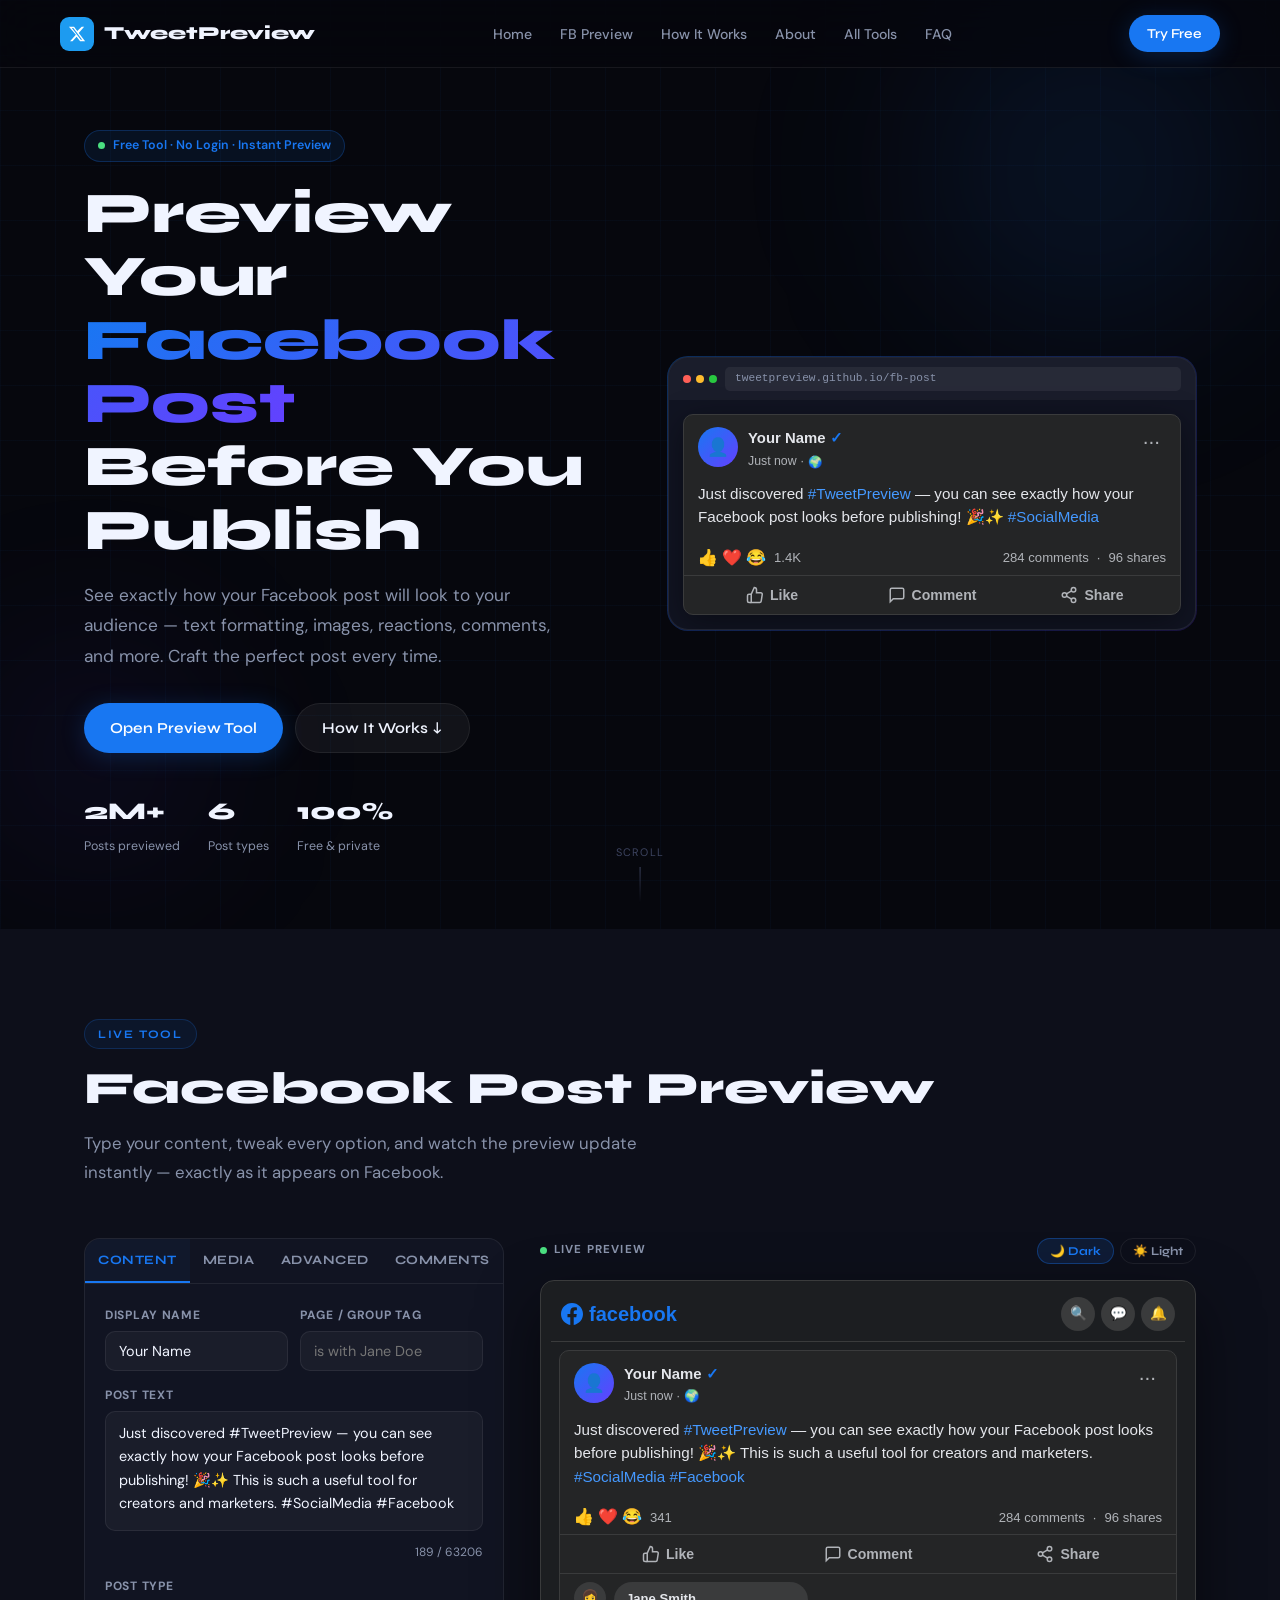
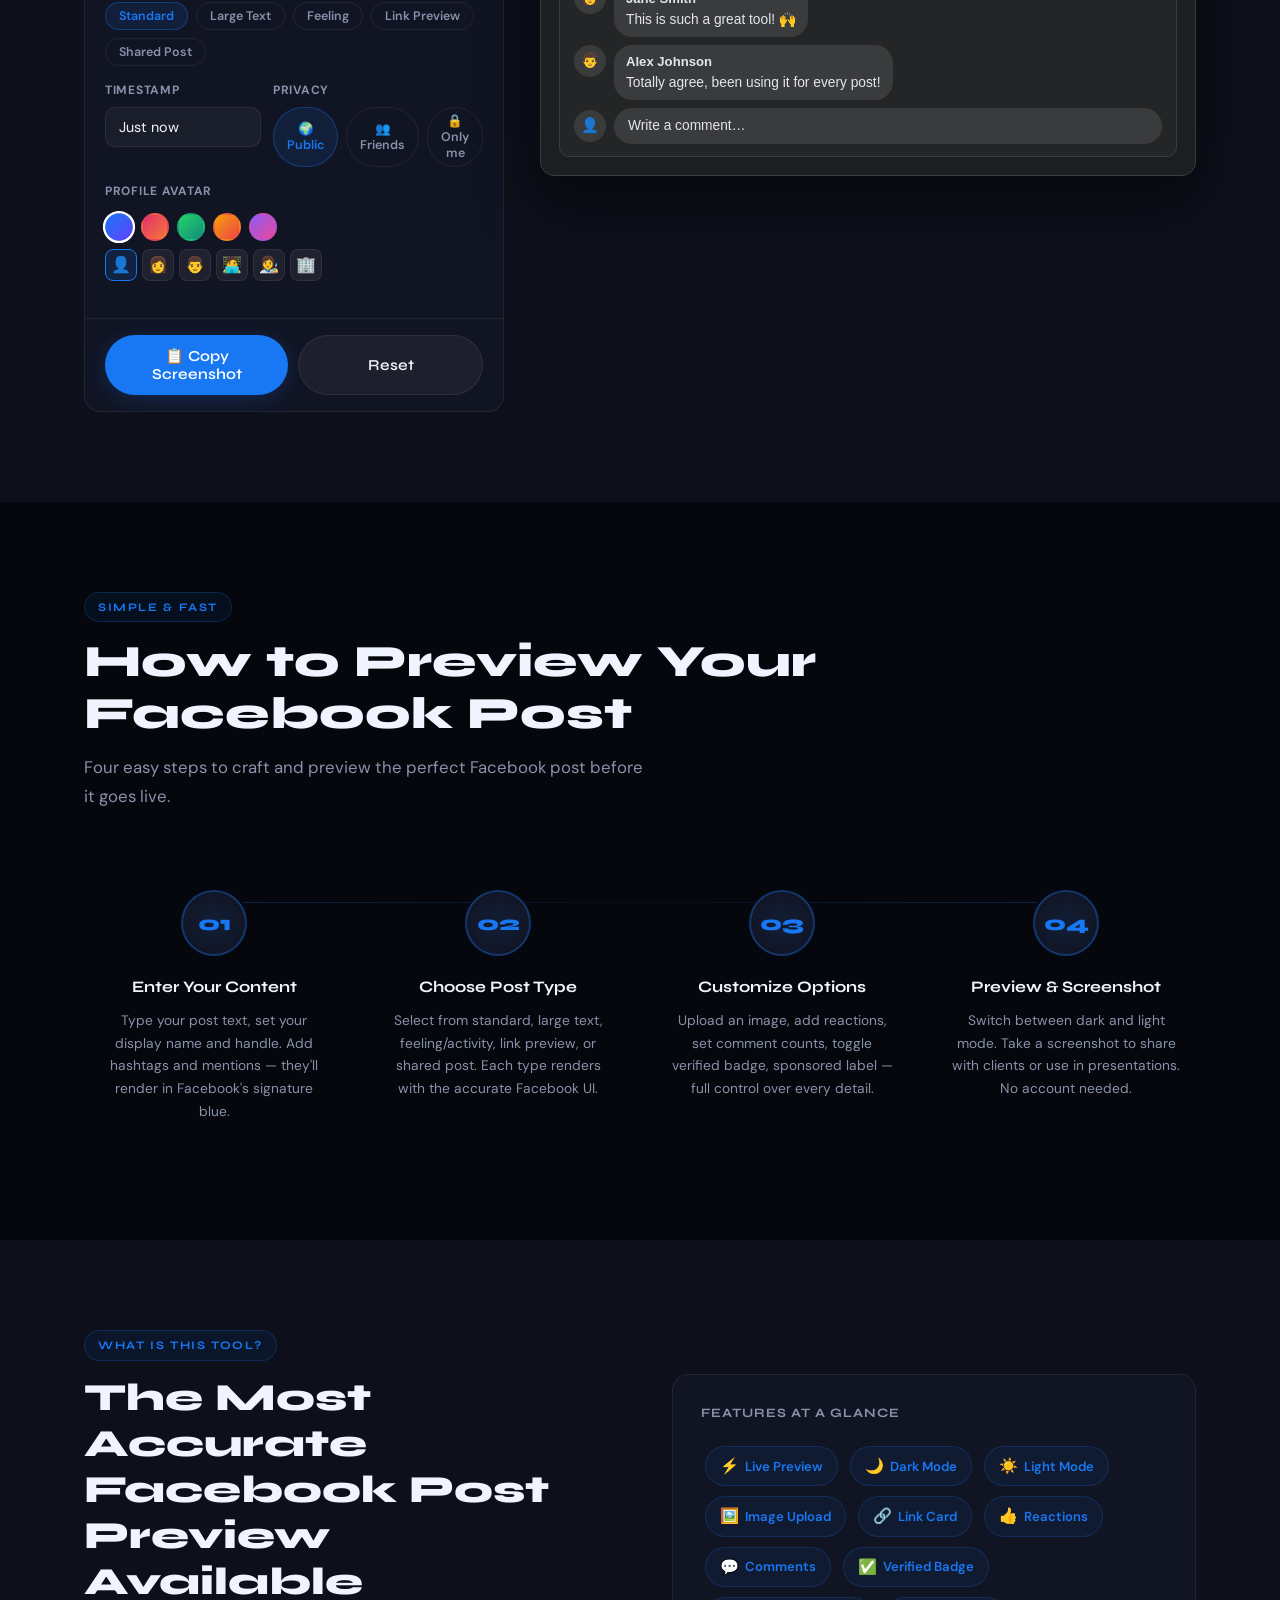
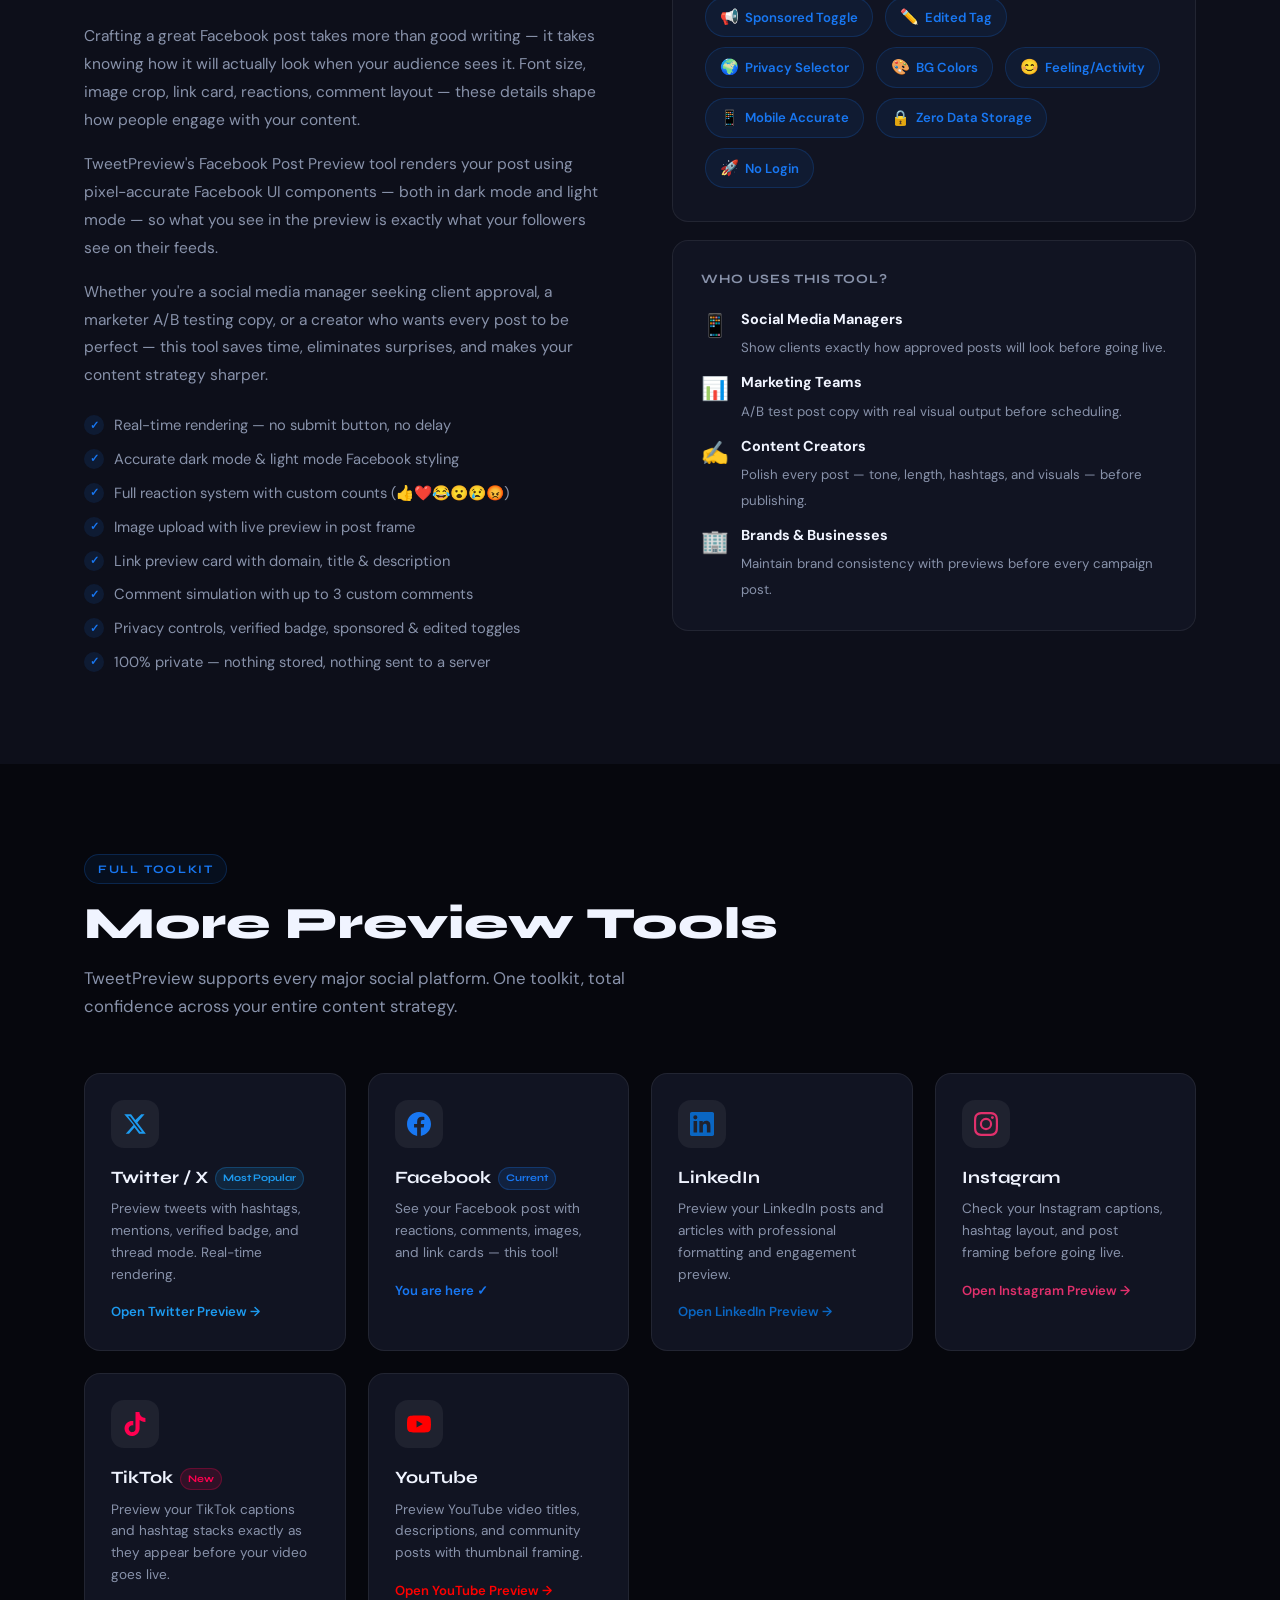
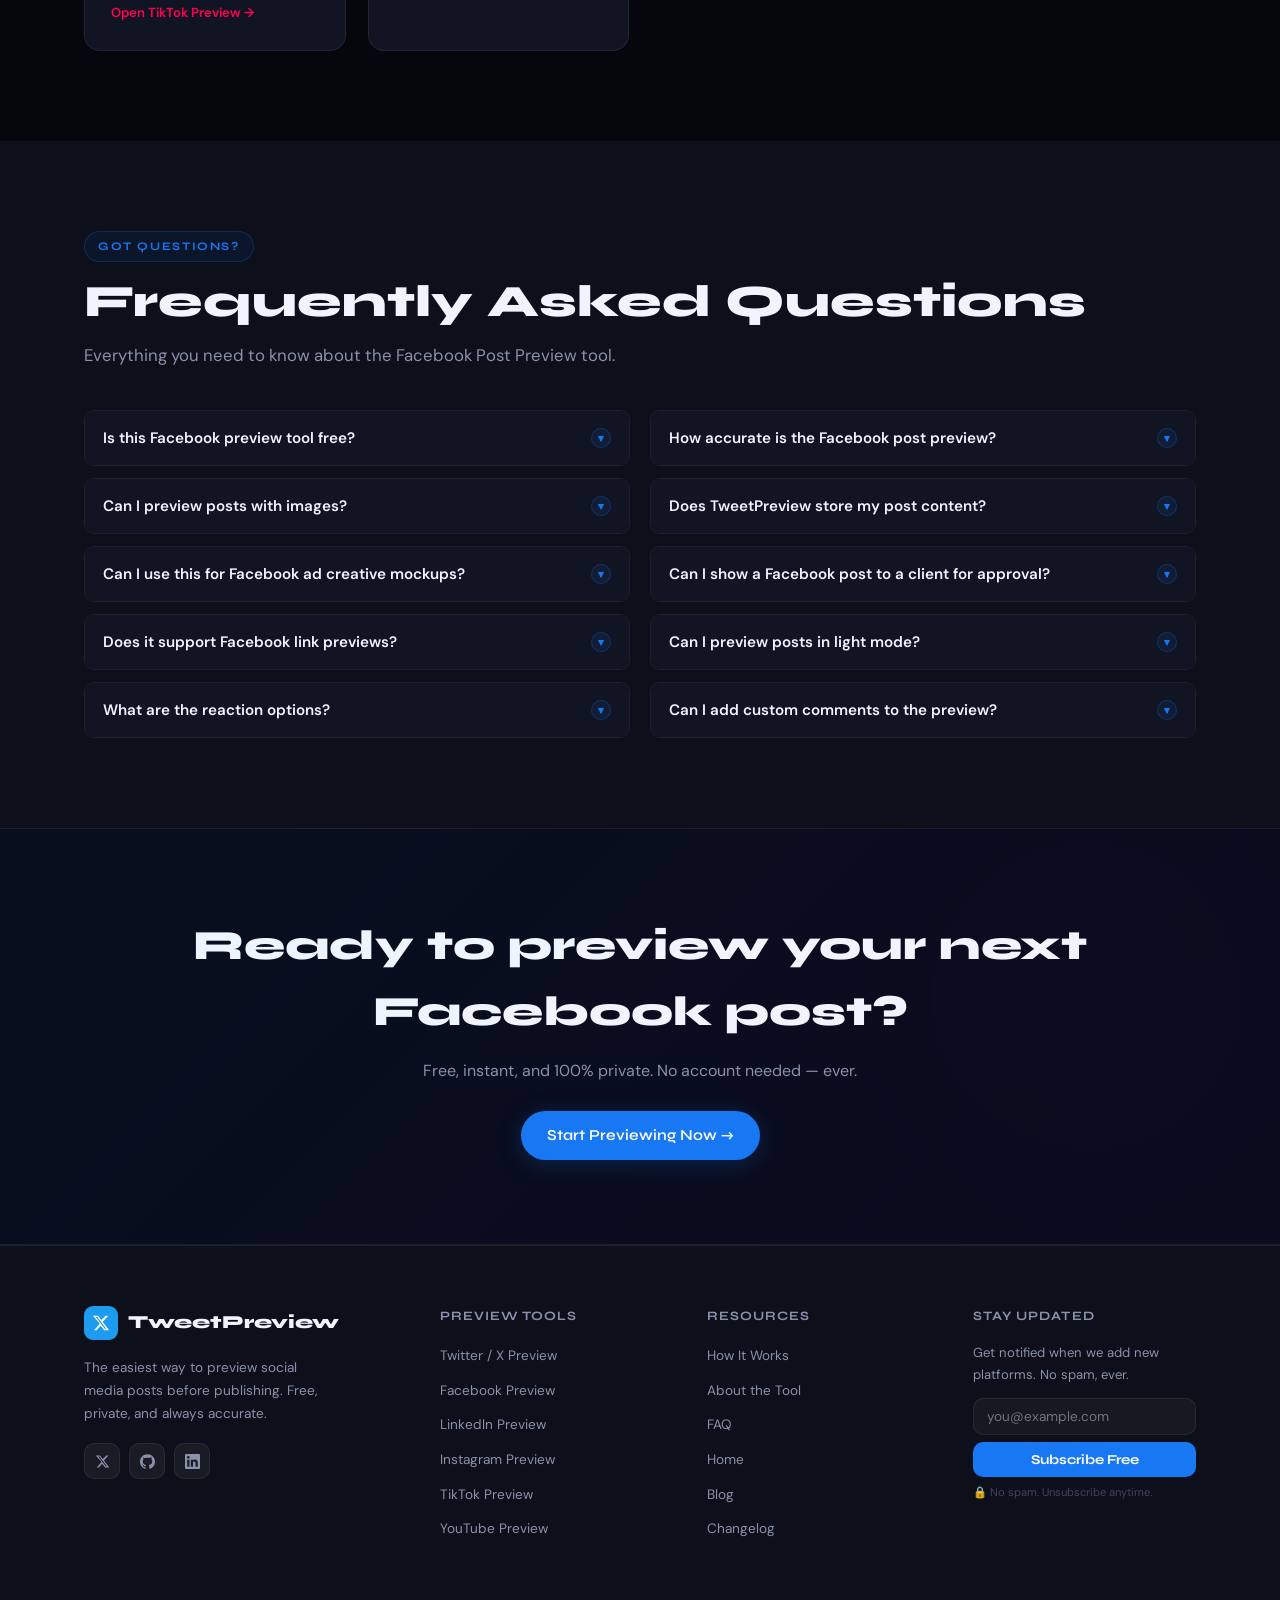
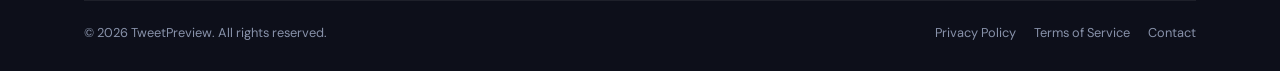
==== commit df7ed5ab: "Update fb-post.html" ====
--- a/fb-post.html
+++ b/fb-post.html
@@ -8,10 +8,10 @@
   <meta name="keywords" content="facebook post preview, facebook preview tool, facebook post generator, social media preview, fb post preview, facebook mockup" />
   <meta name="author" content="TweetPreview" />
   <meta name="robots" content="index, follow" />
-  <link rel="canonical" href="https://tweetpreview.github.io/fb-post.html" />
+  <link rel="canonical" href="https://tweetpreview.github.io/fb-post" />
 
   <meta property="og:type" content="website" />
-  <meta property="og:url" content="https://tweetpreview.github.io/fb-post.html" />
+  <meta property="og:url" content="https://tweetpreview.github.io/fb-post" />
   <meta property="og:title" content="Facebook Post Preview Tool – TweetPreview" />
   <meta property="og:description" content="See exactly how your Facebook post looks before going live. Free preview tool with reactions, comments, share counts, dark/light mode, and more." />
   <meta property="og:image" content="https://tweetpreview.github.io/assets/og-fb.png" />
@@ -28,8 +28,8 @@
     "@graph": [
       {
         "@type": "WebPage",
-        "@id": "https://tweetpreview.github.io/fb-post.html",
-        "url": "https://tweetpreview.github.io/fb-post.html",
+        "@id": "https://tweetpreview.github.io/fb-post",
+        "url": "https://tweetpreview.github.io/fb-post",
         "name": "Facebook Post Preview Tool",
         "description": "Preview Facebook posts with accurate styling, reactions, and engagement metrics before publishing.",
         "isPartOf": { "@id": "https://tweetpreview.github.io/#website" },
@@ -37,14 +37,14 @@
           "@type": "BreadcrumbList",
           "itemListElement": [
             { "@type": "ListItem", "position": 1, "name": "Home", "item": "https://tweetpreview.github.io/" },
-            { "@type": "ListItem", "position": 2, "name": "Facebook Post Preview", "item": "https://tweetpreview.github.io/fb-post.html" }
+            { "@type": "ListItem", "position": 2, "name": "Facebook Post Preview", "item": "https://tweetpreview.github.io/fb-post" }
           ]
         }
       },
       {
         "@type": "SoftwareApplication",
         "name": "Facebook Post Preview Tool",
-        "url": "https://tweetpreview.github.io/fb-post.html",
+        "url": "https://tweetpreview.github.io/fb-post",
         "applicationCategory": "UtilitiesApplication",
         "operatingSystem": "Web Browser",
         "offers": { "@type": "Offer", "price": "0", "priceCurrency": "USD" },
@@ -537,7 +537,7 @@
       <div class="browser-shell">
         <div class="browser-bar">
           <div class="b-dots"><span></span><span></span><span></span></div>
-          <div class="b-url">tweetpreview.github.io/fb-post.html</div>
+          <div class="b-url">tweetpreview.github.io/fb-post</div>
         </div>
         <div class="hero-fb-inner">
           <div class="fb-post-card theme-dark" style="box-shadow:0 8px 32px rgba(0,0,0,0.4)">
@@ -1097,7 +1097,7 @@
         <h4>Preview Tools</h4>
         <ul class="footer__links">
           <li><a href="index.html#preview-tool">Twitter / X Preview</a></li>
-          <li><a href="fb-post.html">Facebook Preview</a></li>
+          <li><a href="fb-post">Facebook Preview</a></li>
           <li><a href="index.html#tools">LinkedIn Preview</a></li>
           <li><a href="index.html#tools">Instagram Preview</a></li>
           <li><a href="index.html#tools">TikTok Preview</a></li>
@@ -1585,7 +1585,7 @@
   const tools = [
     { name:'Twitter / X', desc:'Preview tweets with hashtags, mentions, verified badge, and thread mode. Real-time rendering.', color:'#1d9bf0', link:'index.html#preview-tool', text:'Open Twitter Preview →', badge:'Most Popular',
       icon:`<svg viewBox="0 0 24 24" fill="currentColor"><path d="M18.244 2.25h3.308l-7.227 8.26 8.502 11.24H16.17l-4.714-6.231-5.401 6.231H2.744l7.73-8.835L1.254 2.25H8.08l4.265 5.643L18.244 2.25zm-1.161 17.52h1.833L7.084 4.126H5.117L17.083 19.77z"/></svg>` },
-    { name:'Facebook', desc:'See your Facebook post with reactions, comments, images, and link cards — this tool!', color:'#1877f2', link:'fb-post.html', text:'You are here ✓', badge:'Current',
+    { name:'Facebook', desc:'See your Facebook post with reactions, comments, images, and link cards — this tool!', color:'#1877f2', link:'fb-post', text:'You are here ✓', badge:'Current',
       icon:`<svg viewBox="0 0 24 24" fill="currentColor"><path d="M24 12.073c0-6.627-5.373-12-12-12s-12 5.373-12 12c0 5.99 4.388 10.954 10.125 11.854v-8.385H7.078v-3.47h3.047V9.43c0-3.007 1.792-4.669 4.533-4.669 1.312 0 2.686.235 2.686.235v2.953H15.83c-1.491 0-1.956.925-1.956 1.874v2.25h3.328l-.532 3.47h-2.796v8.385C19.612 23.027 24 18.062 24 12.073z"/></svg>` },
     { name:'LinkedIn', desc:'Preview your LinkedIn posts and articles with professional formatting and engagement preview.', color:'#0a66c2', link:'index.html#tools', text:'Open LinkedIn Preview →', badge:null,
       icon:`<svg viewBox="0 0 24 24" fill="currentColor"><path d="M20.447 20.452h-3.554v-5.569c0-1.328-.027-3.037-1.852-3.037-1.853 0-2.136 1.445-2.136 2.939v5.667H9.351V9h3.414v1.561h.046c.477-.9 1.637-1.85 3.37-1.85 3.601 0 4.267 2.37 4.267 5.455v6.286zM5.337 7.433a2.062 2.062 0 0 1-2.063-2.065 2.064 2.064 0 1 1 2.063 2.065zm1.782 13.019H3.555V9h3.564v11.452zM22.225 0H1.771C.792 0 0 .774 0 1.729v20.542C0 23.227.792 24 1.771 24h20.451C23.2 24 24 23.227 24 22.271V1.729C24 .774 23.2 0 22.222 0h.003z"/></svg>` },
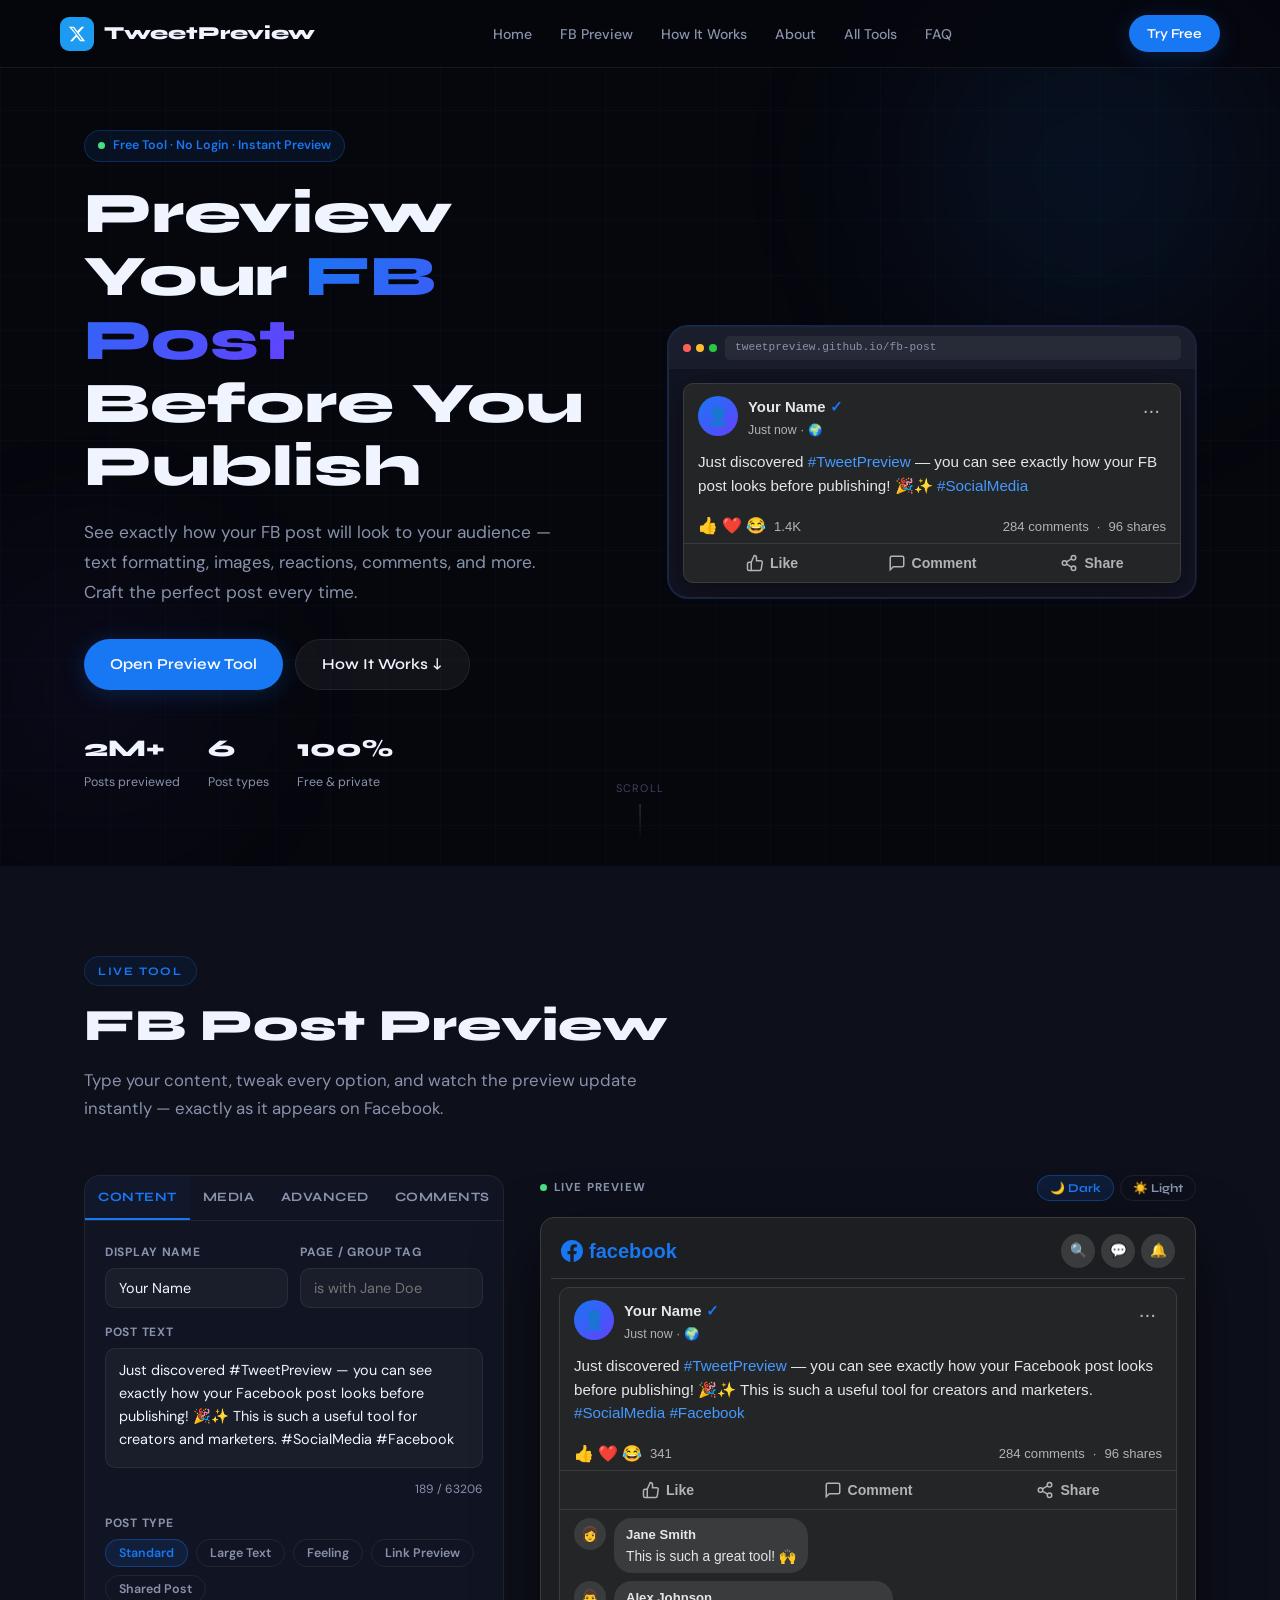
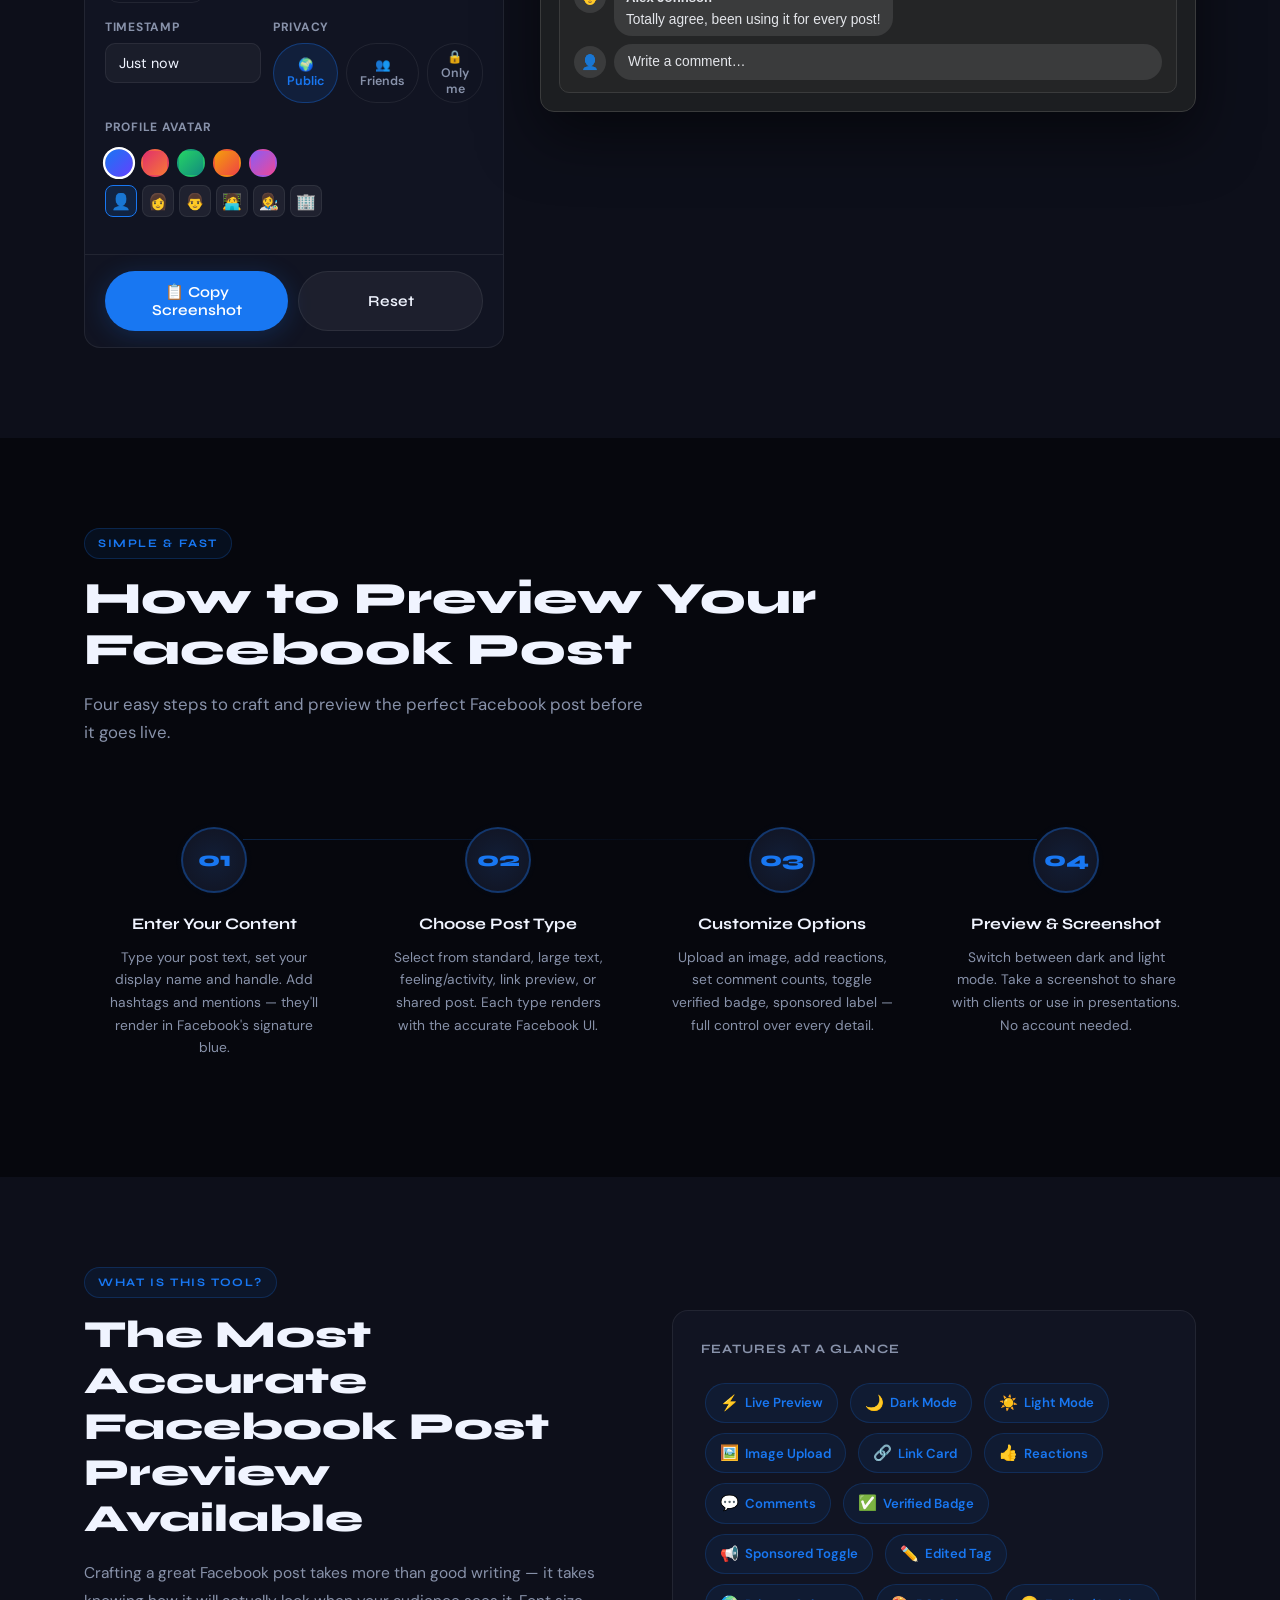
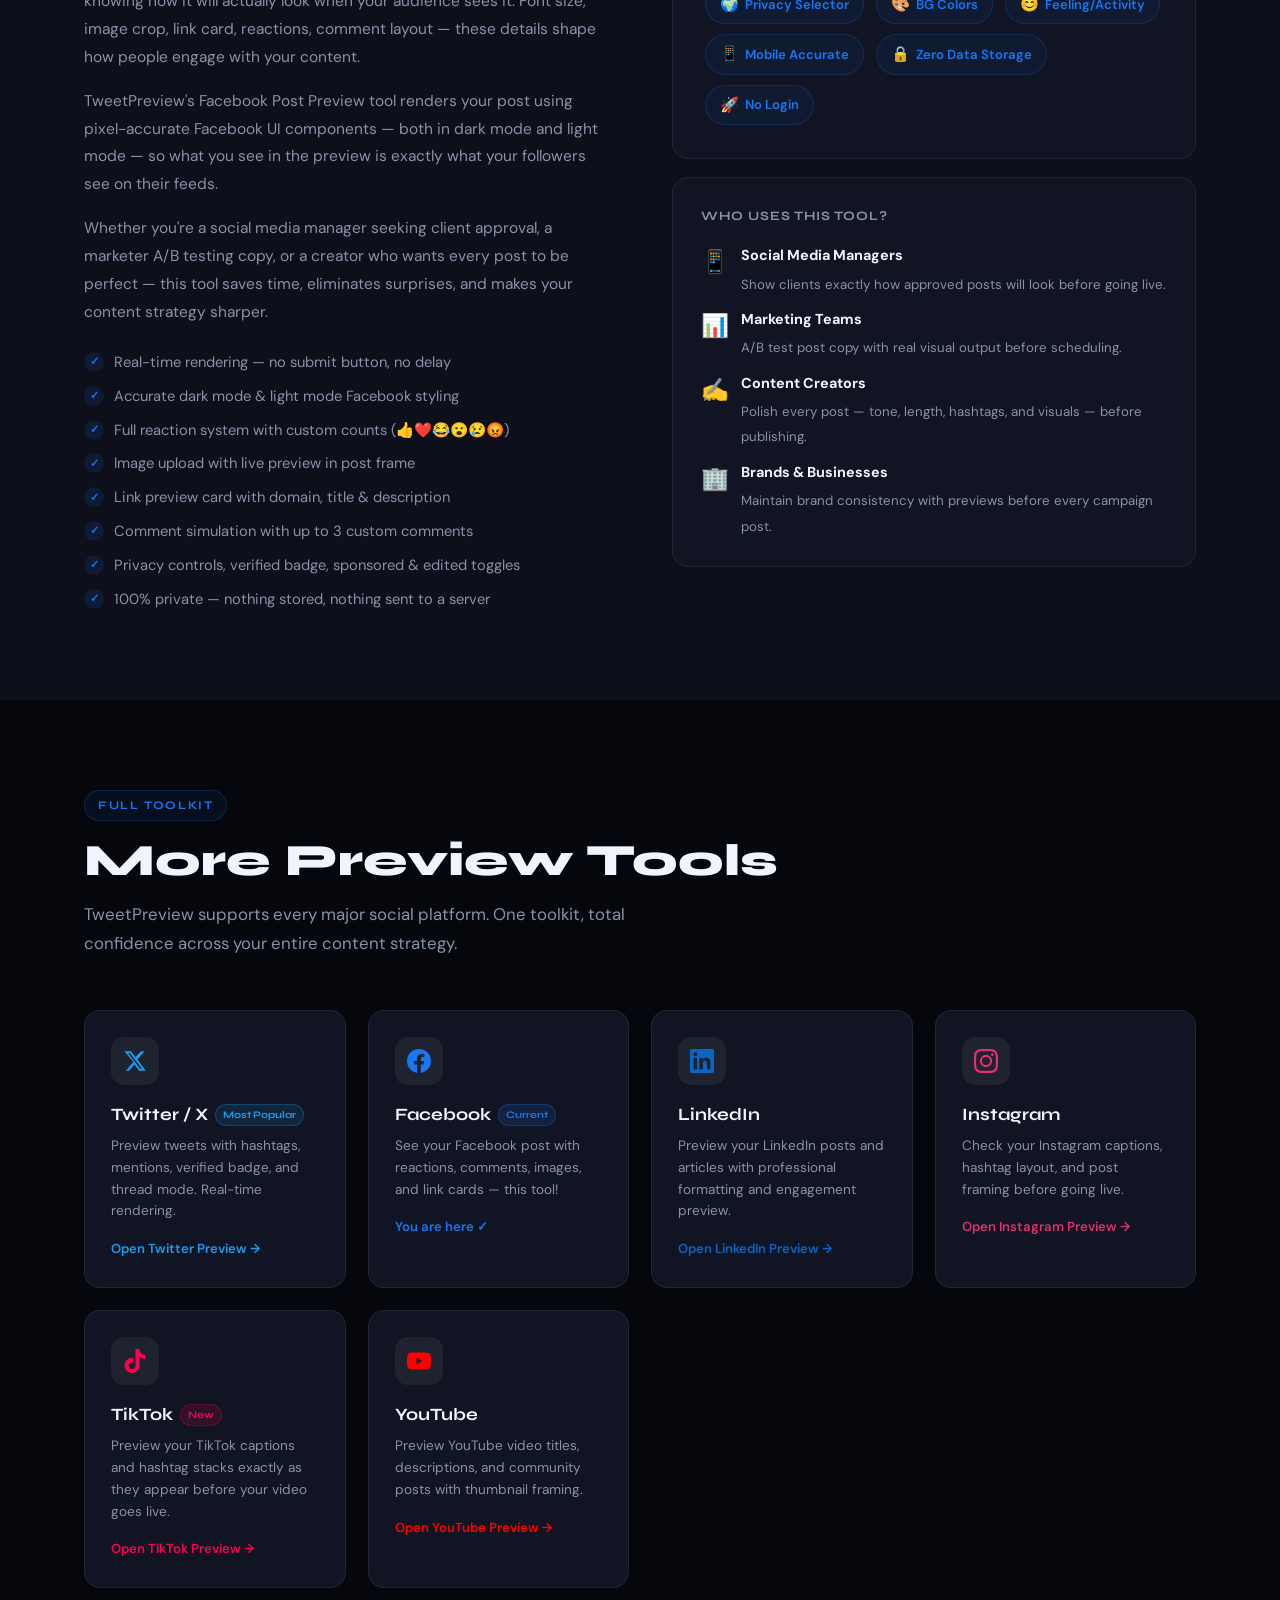
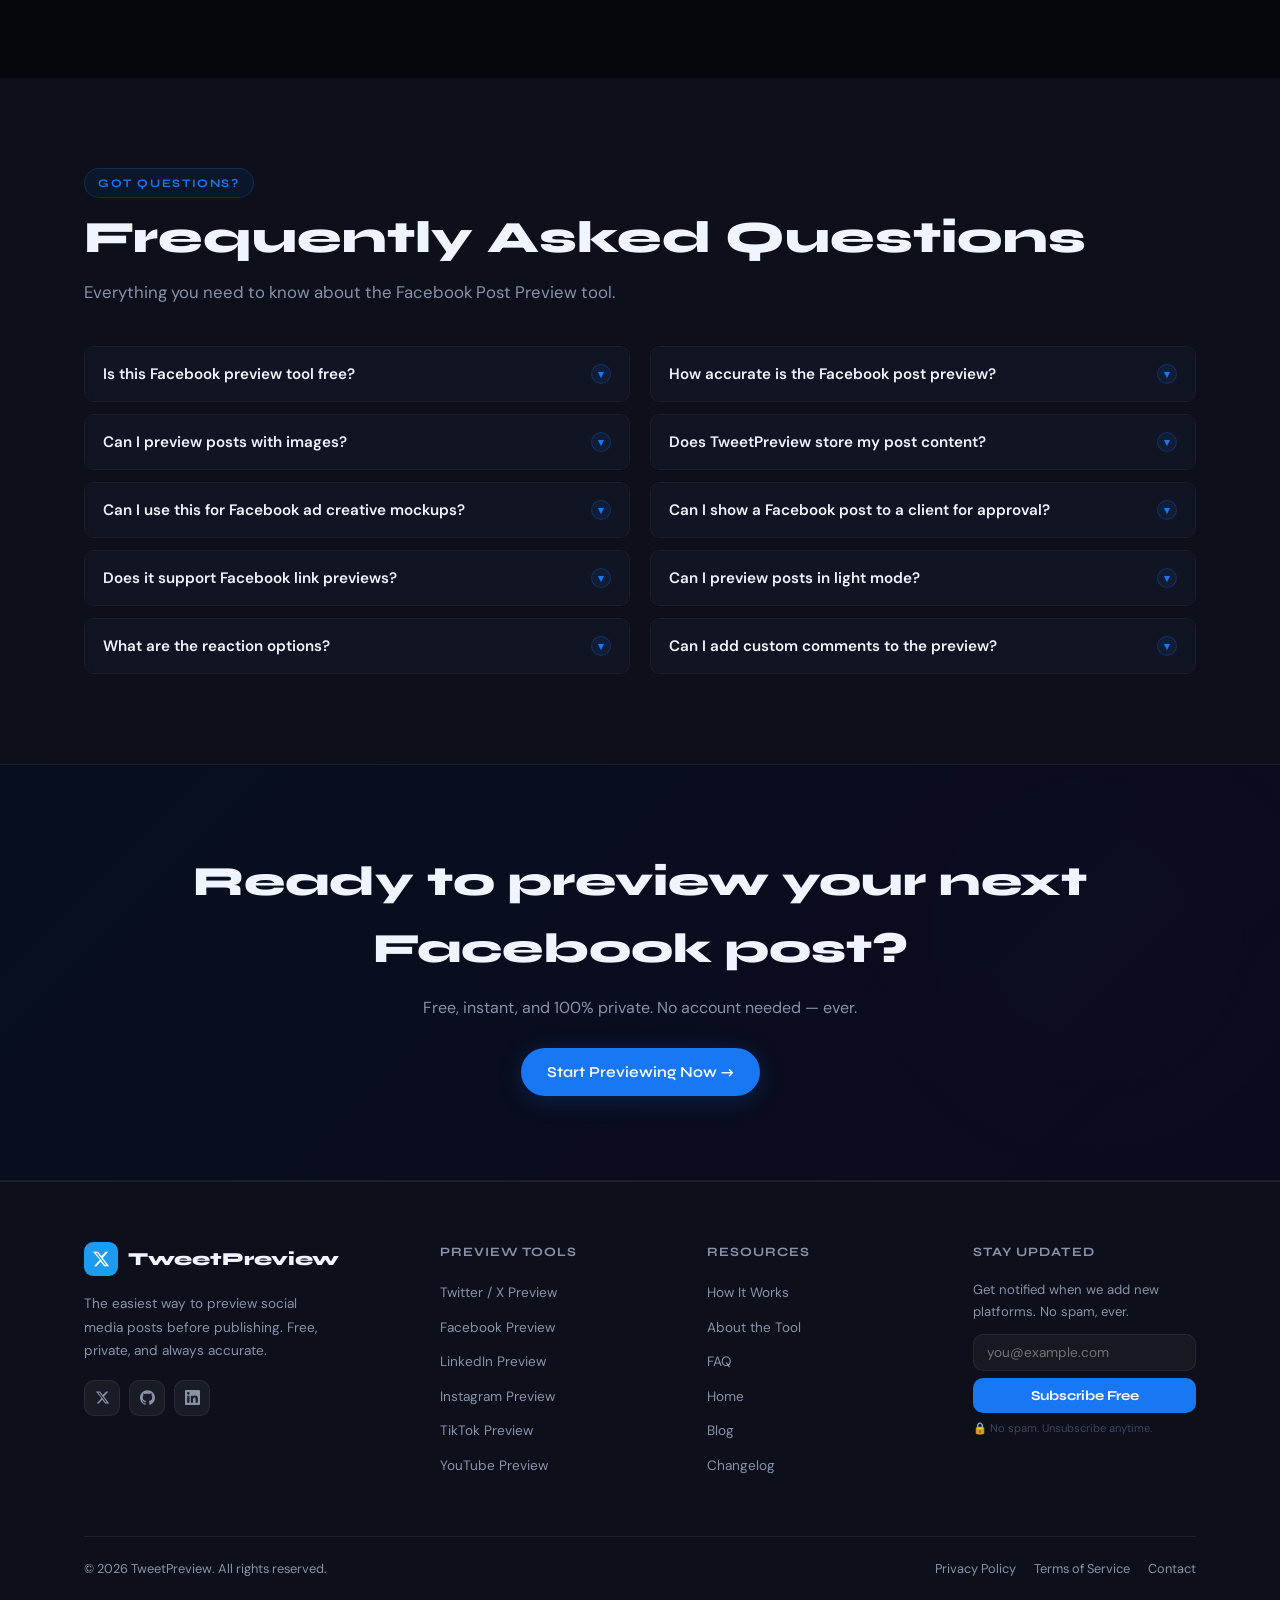
==== commit a7b43da0: "Update fb-post.html" ====
--- a/fb-post.html
+++ b/fb-post.html
@@ -3,7 +3,7 @@
 <head>
   <meta charset="UTF-8" />
   <meta name="viewport" content="width=device-width, initial-scale=1.0" />
-  <title>Facebook Post Preview Tool – See Your Post Before Publishing | TweetPreview</title>
+  <title>FB Post Preview Tool – See Your Post Before Publishing | TweetPreview</title>
   <meta name="description" content="Preview your Facebook posts before publishing. See exactly how your text, images, reactions, and comments appear on Facebook. Free, instant, no login needed." />
   <meta name="keywords" content="facebook post preview, facebook preview tool, facebook post generator, social media preview, fb post preview, facebook mockup" />
   <meta name="author" content="TweetPreview" />
@@ -30,8 +30,8 @@
         "@type": "WebPage",
         "@id": "https://tweetpreview.github.io/fb-post",
         "url": "https://tweetpreview.github.io/fb-post",
-        "name": "Facebook Post Preview Tool",
-        "description": "Preview Facebook posts with accurate styling, reactions, and engagement metrics before publishing.",
+        "name": "FB Post Preview Tool",
+        "description": "Preview FB posts with accurate styling, reactions, and engagement metrics before publishing.",
         "isPartOf": { "@id": "https://tweetpreview.github.io/#website" },
         "breadcrumb": {
           "@type": "BreadcrumbList",
@@ -43,7 +43,7 @@
       },
       {
         "@type": "SoftwareApplication",
-        "name": "Facebook Post Preview Tool",
+        "name": "FB Preview Tool",
         "url": "https://tweetpreview.github.io/fb-post",
         "applicationCategory": "UtilitiesApplication",
         "operatingSystem": "Web Browser",
@@ -517,10 +517,10 @@
         Free Tool · No Login · Instant Preview
       </div>
       <h1 class="page-hero__title anim-2">
-        Preview Your <em>Facebook Post</em><br/>Before You Publish
+        Preview Your <em>FB Post</em><br/>Before You Publish
       </h1>
       <p class="page-hero__sub anim-3">
-        See exactly how your Facebook post will look to your audience — text formatting, images, reactions, comments, and more. Craft the perfect post every time.
+        See exactly how your FB post will look to your audience — text formatting, images, reactions, comments, and more. Craft the perfect post every time.
       </p>
       <div class="page-hero__cta anim-4">
         <a href="#preview-tool" class="btn btn--primary">Open Preview Tool</a>
@@ -549,7 +549,7 @@
               </div>
               <button class="fb-more">···</button>
             </div>
-            <div class="fb-post-body" style="color:#e4e6eb">Just discovered <span class="fb-hashtag">#TweetPreview</span> — you can see exactly how your Facebook post looks before publishing! 🎉✨ <span class="fb-hashtag">#SocialMedia</span></div>
+            <div class="fb-post-body" style="color:#e4e6eb">Just discovered <span class="fb-hashtag">#TweetPreview</span> — you can see exactly how your FB post looks before publishing! 🎉✨ <span class="fb-hashtag">#SocialMedia</span></div>
             <div class="fb-reactions-bar">
               <div style="display:flex;align-items:center;gap:6px">
                 <div class="fb-reaction-emojis"><span>👍</span><span>❤️</span><span>😂</span></div>
@@ -587,7 +587,7 @@
 <section class="section section--dark" id="preview-tool" aria-label="Facebook Post Preview Tool">
   <div class="container">
     <div class="section-label">Live Tool</div>
-    <h2 class="section-title">Facebook Post Preview</h2>
+    <h2 class="section-title">FB Post Preview</h2>
     <p class="section-sub">Type your content, tweak every option, and watch the preview update instantly — exactly as it appears on Facebook.</p>
 
     <div class="tool-layout">
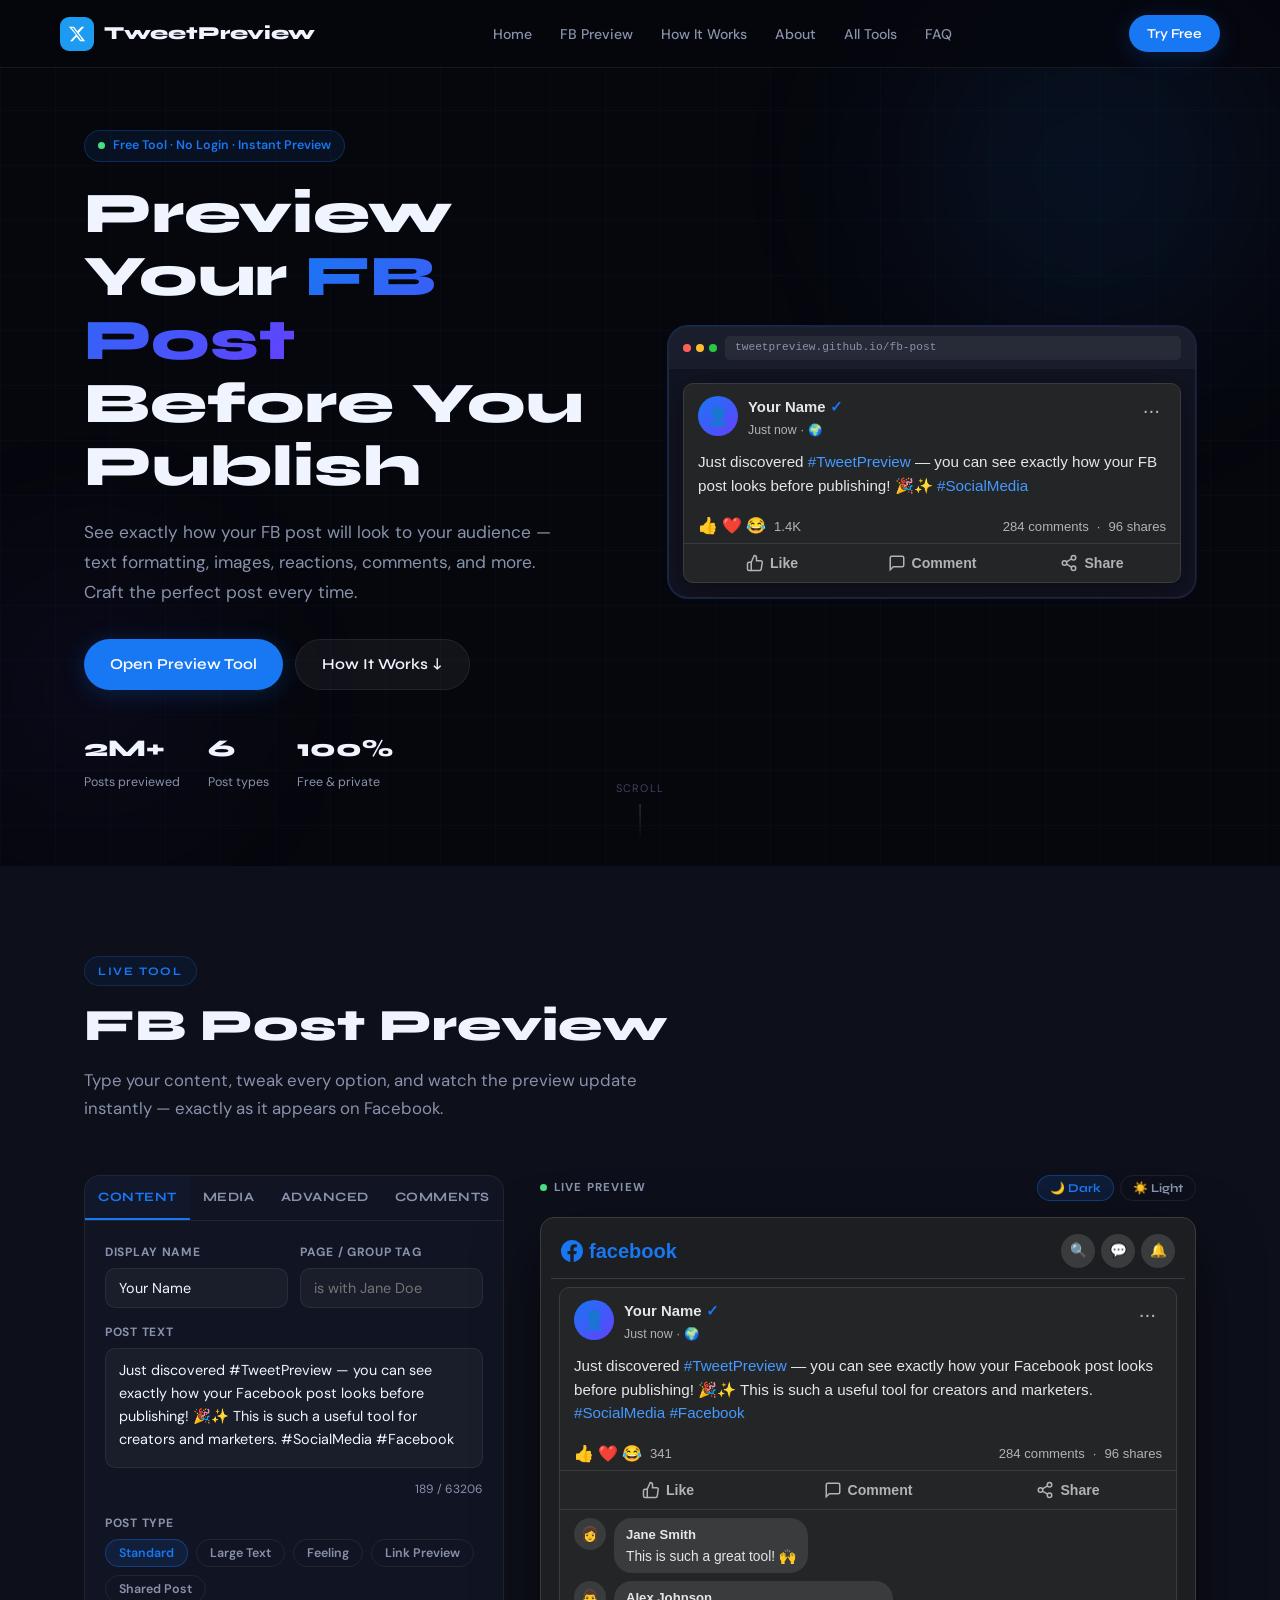
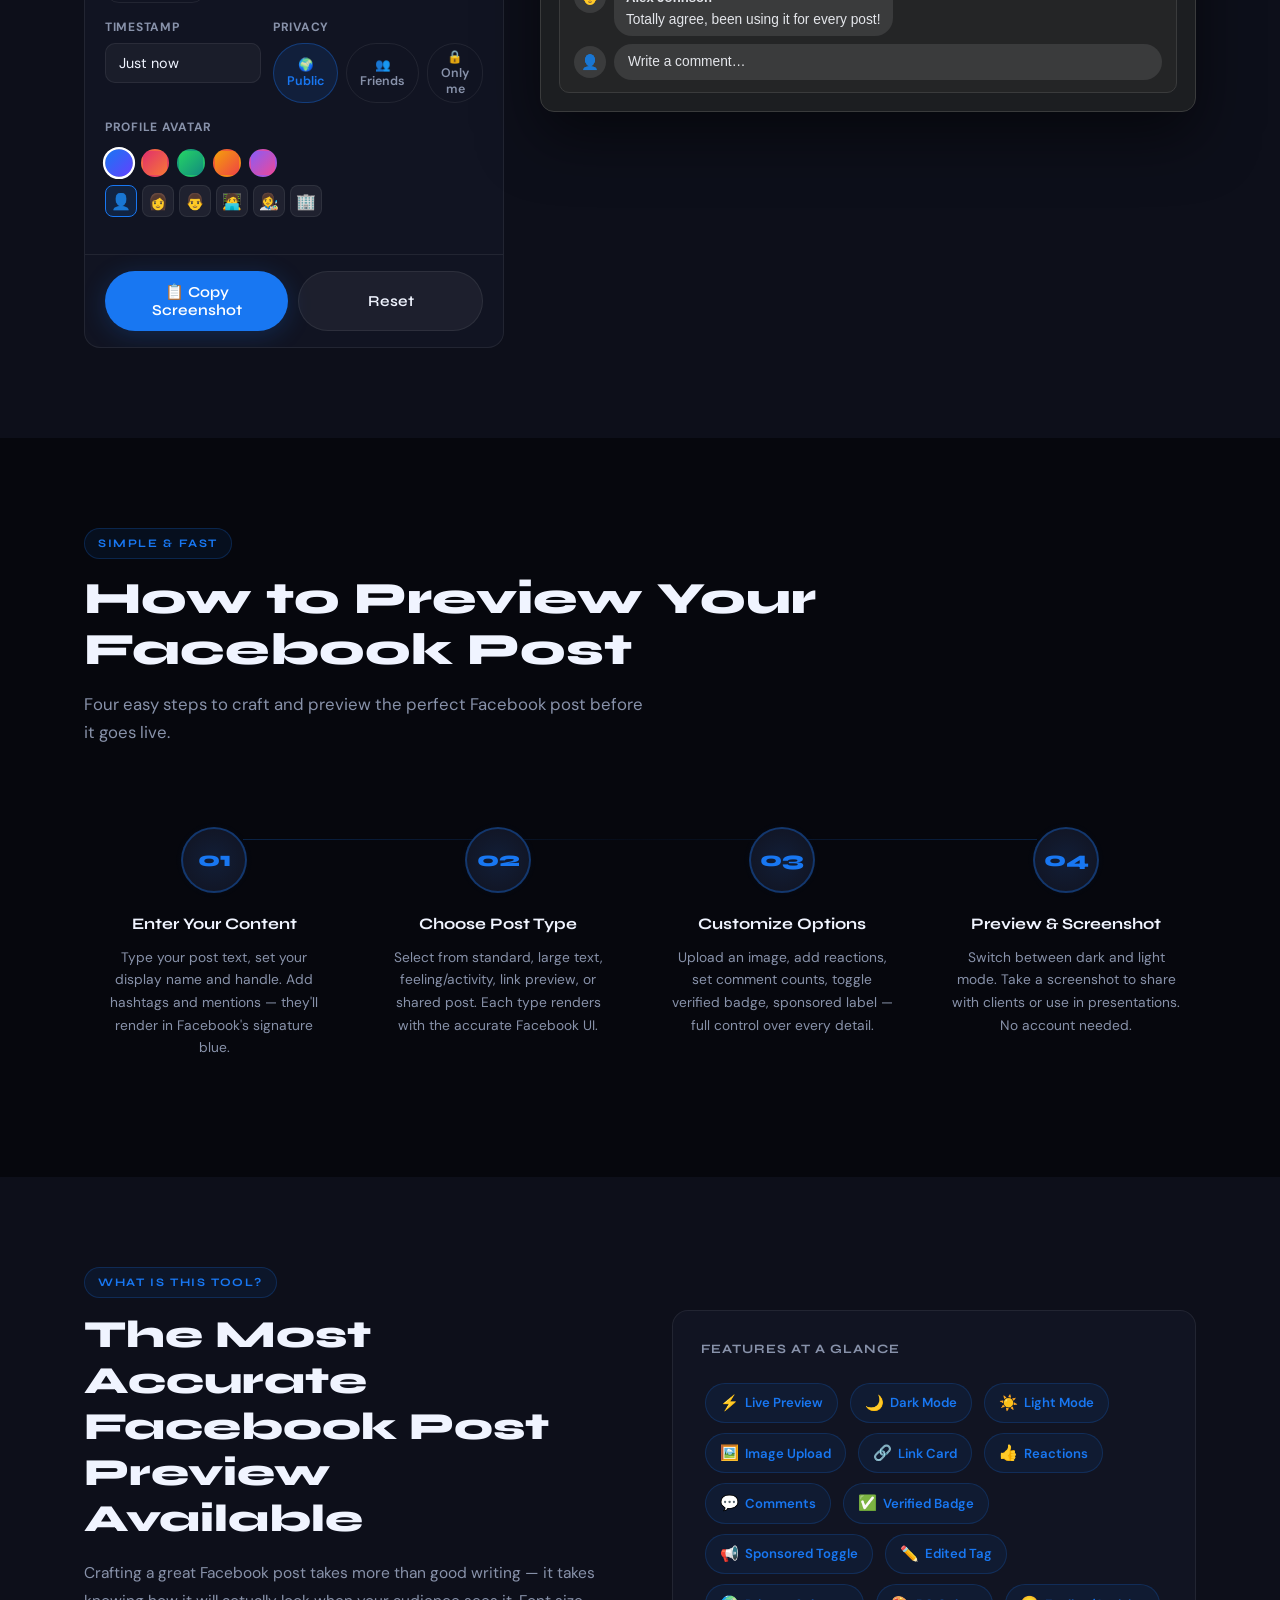
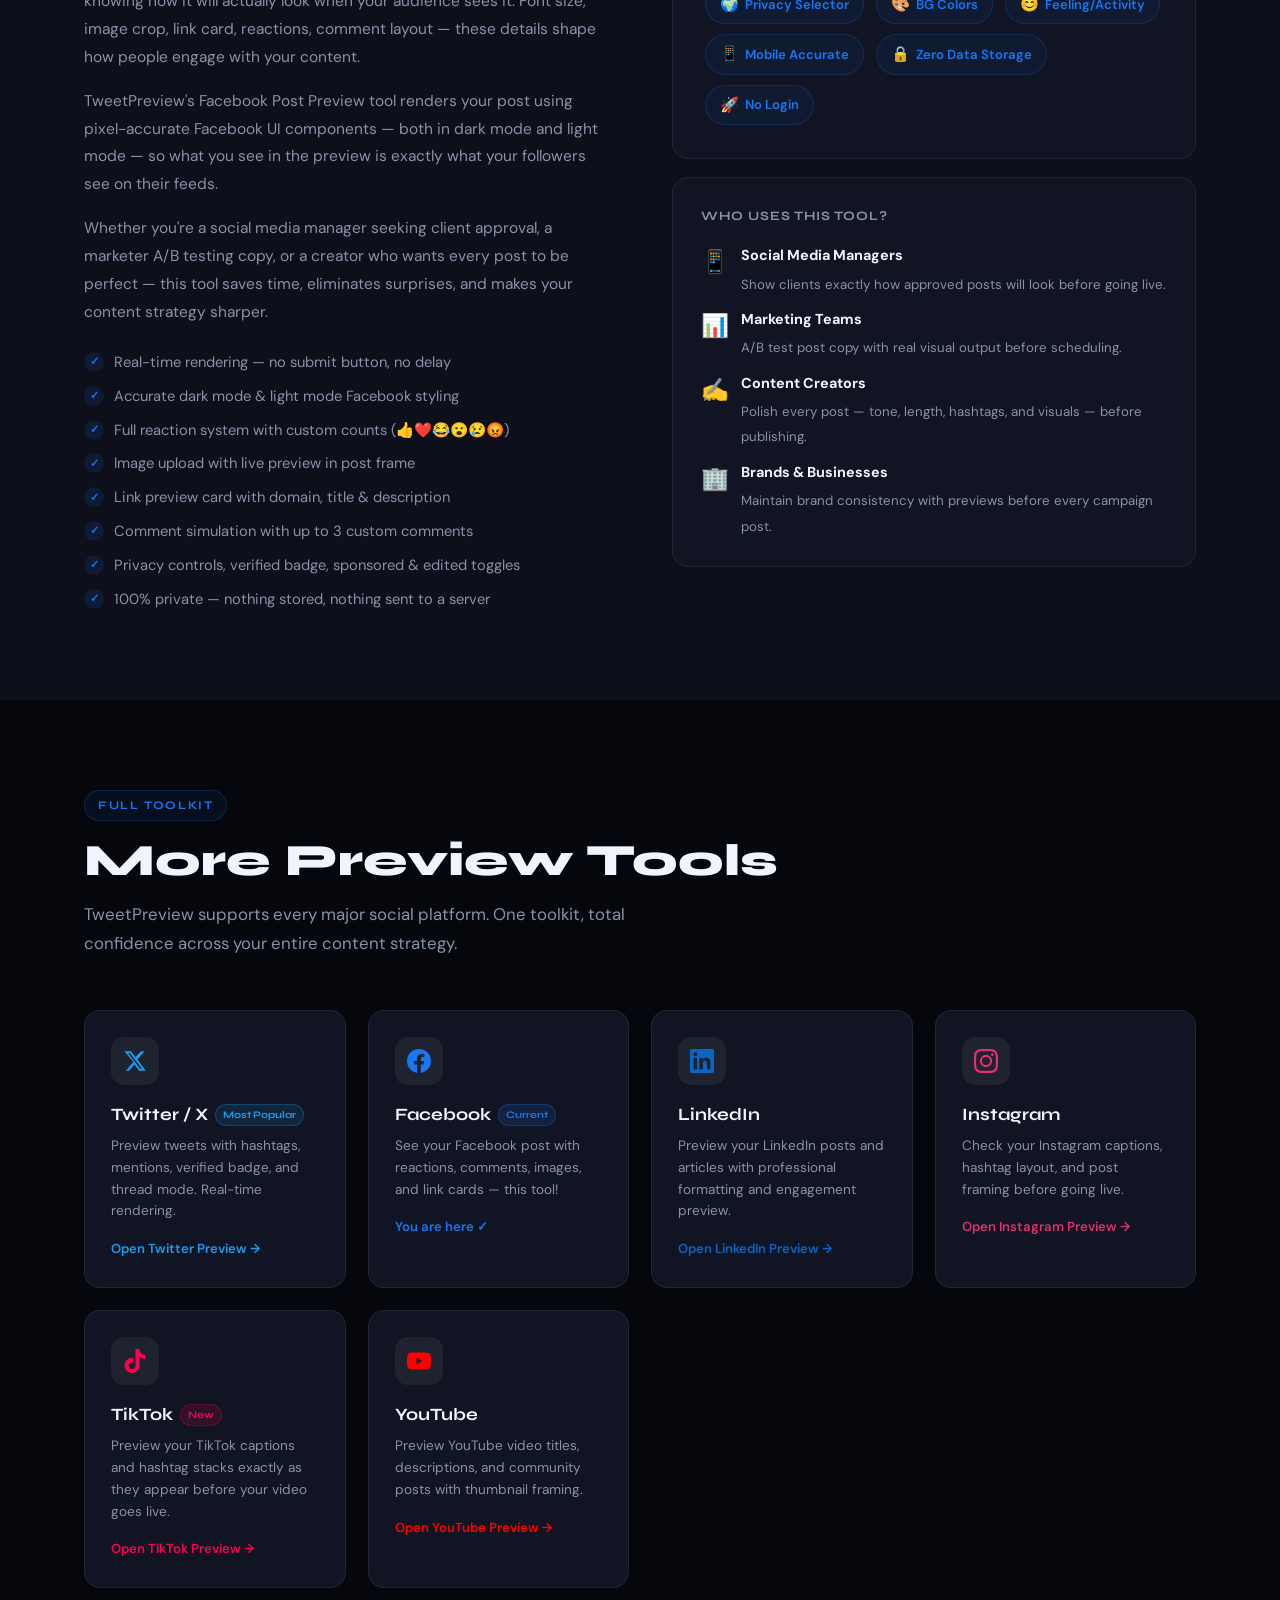
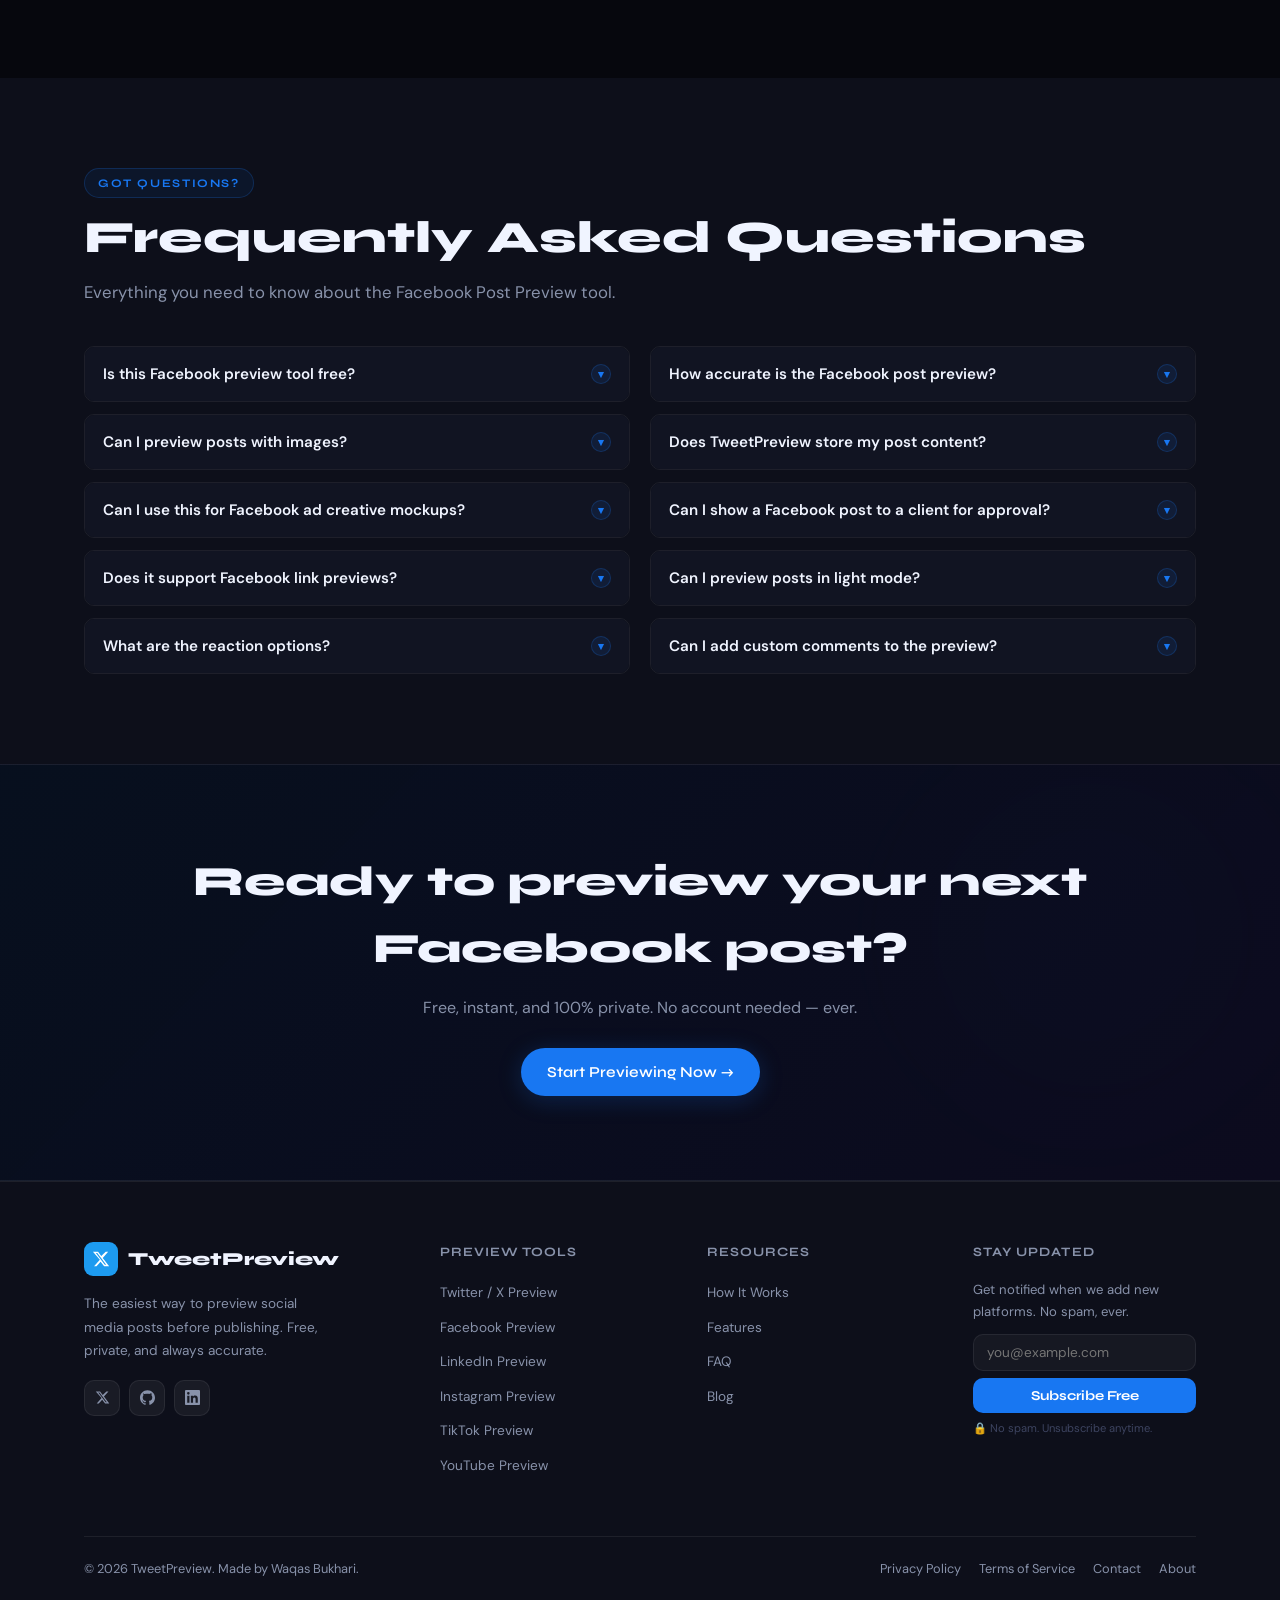
==== commit b5af547d: "Update fb-post.html" ====
--- a/fb-post.html
+++ b/fb-post.html
@@ -1,6 +1,15 @@
 <!DOCTYPE html>
 <html lang="en">
 <head>
+  <!-- Google tag (gtag.js) -->
+<script async src="https://www.googletagmanager.com/gtag/js?id=G-PMHF801DX1"></script>
+<script>
+  window.dataLayer = window.dataLayer || [];
+  function gtag(){dataLayer.push(arguments);}
+  gtag('js', new Date());
+
+  gtag('config', 'G-PMHF801DX1');
+</script>
   <meta charset="UTF-8" />
   <meta name="viewport" content="width=device-width, initial-scale=1.0" />
   <title>FB Post Preview Tool – See Your Post Before Publishing | TweetPreview</title>
@@ -21,6 +30,10 @@
   <meta name="twitter:site" content="@tweetpreview" />
   <meta name="twitter:title" content="Facebook Post Preview Tool – TweetPreview" />
   <meta name="twitter:description" content="Preview your Facebook posts in real time. No login, free forever." />
+
+  <!-- Favicon -->
+
+  <link rel="icon" type="image/svg+xml" href="data:image/svg+xml,%3Csvg xmlns='http://www.w3.org/2000/svg' viewBox='0 0 100 100'%3E%3Crect width='100' height='100' rx='22' fill='%231d9bf0'/%3E%3Cpath d='M30 35h40v25H50L35 75V60h-5V35z' fill='white'/%3E%3Ccircle cx='75' cy='25' r='15' fill='%237c3aed'/%3E%3C/svg%3E">
 
   <script type="application/ld+json">
   {
@@ -1096,23 +1109,21 @@
       <div class="footer__widget">
         <h4>Preview Tools</h4>
         <ul class="footer__links">
-          <li><a href="index.html#preview-tool">Twitter / X Preview</a></li>
+          <li><a href="/#preview-tool">Twitter / X Preview</a></li>
           <li><a href="fb-post">Facebook Preview</a></li>
-          <li><a href="index.html#tools">LinkedIn Preview</a></li>
-          <li><a href="index.html#tools">Instagram Preview</a></li>
-          <li><a href="index.html#tools">TikTok Preview</a></li>
-          <li><a href="index.html#tools">YouTube Preview</a></li>
+          <li><a href="linkedin-post">LinkedIn Preview</a></li>
+          <li><a href="instagram-feed">Instagram Preview</a></li>
+          <li><a href="tiktok-video">TikTok Preview</a></li>
+          <li><a href="youtube-video">YouTube Preview</a></li>
         </ul>
       </div>
       <div class="footer__widget">
         <h4>Resources</h4>
         <ul class="footer__links">
-          <li><a href="#how-it-works">How It Works</a></li>
-          <li><a href="#about">About the Tool</a></li>
+          <li><a href="#how">How It Works</a></li>
+          <li><a href="#features">Features</a></li>
           <li><a href="#faq">FAQ</a></li>
-          <li><a href="index.html">Home</a></li>
-          <li><a href="#">Blog</a></li>
-          <li><a href="#">Changelog</a></li>
+          <li><a href="blog">Blog</a></li>    
         </ul>
       </div>
       <div class="footer__widget">
@@ -1126,11 +1137,12 @@
       </div>
     </div>
     <div class="footer__bottom">
-      <span>© 2026 TweetPreview. All rights reserved.</span>
+      <span>© 2026 TweetPreview. Made by Waqas Bukhari.</span>
       <div class="footer__bottom-links">
-        <a href="#">Privacy Policy</a>
-        <a href="#">Terms of Service</a>
-        <a href="#">Contact</a>
+        <a href="privacy">Privacy Policy</a>
+          <a href="terms">Terms of Service</a>
+          <a href="contact">Contact</a>
+          <a href="about">About</a>
       </div>
     </div>
   </div>
